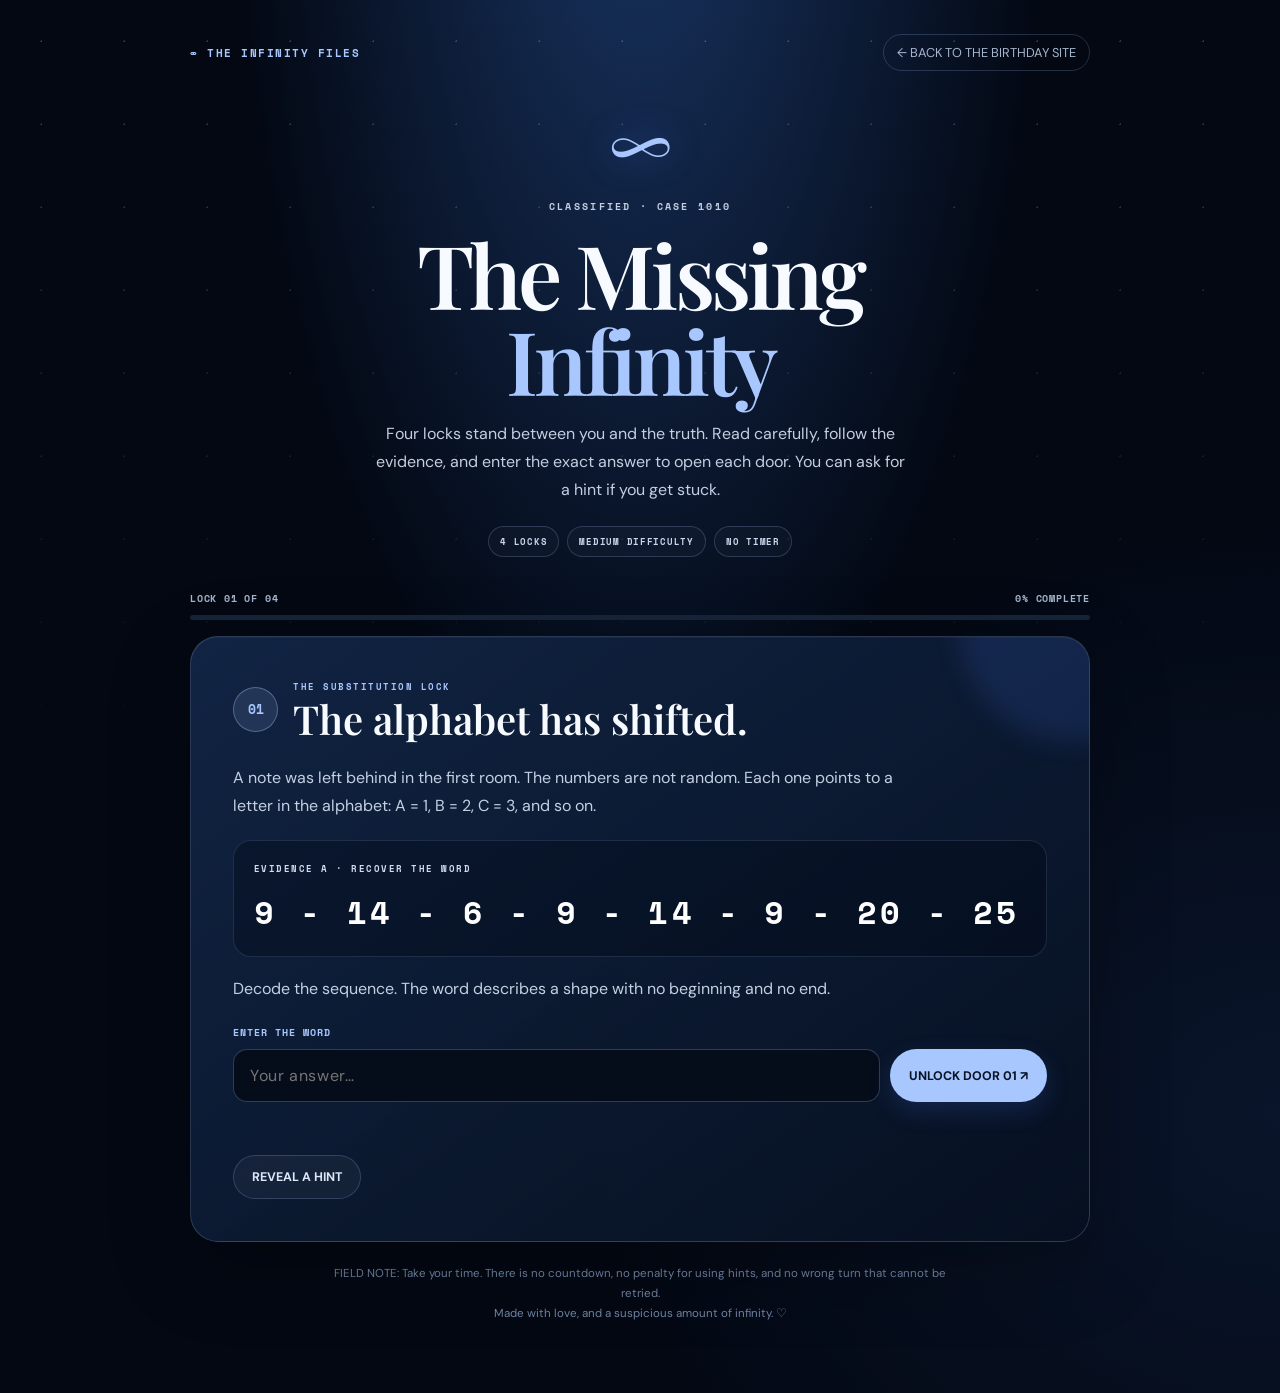
==== mystery/index.html @ 08a523c6 "Create index.html" ====
<!doctype html>
<html lang="en">
<head>
<meta charset="utf-8">
<meta name="viewport" content="width=device-width, initial-scale=1">
<meta name="theme-color" content="#071225">
<meta name="description" content="A four-lock midnight escape-room mystery.">
<title>Case 1010 | The Infinity Files</title>
<style>
@import url('https://fonts.googleapis.com/css2?family=DM+Sans:wght@400;500;600;700&family=Playfair+Display:wght@500;600;700&family=Space+Mono:wght@400;700&display=swap');
:root{--bg:#030813;--navy:#071225;--panel:rgba(13,29,54,.82);--line:rgba(169,199,255,.2);--blue:#4c7cff;--ice:#a9c7ff;--white:#f7faff;--muted:#a5b5cd;--good:#9de7c1;--bad:#ff9da9}
*{box-sizing:border-box}html{scroll-behavior:smooth}body{margin:0;min-height:100vh;color:var(--white);font-family:'DM Sans',sans-serif;background:radial-gradient(ellipse at 50% -15%,#193563 0,transparent 45%),radial-gradient(ellipse at 100% 80%,rgba(42,85,160,.17),transparent 38%),var(--bg);overflow-x:hidden}
body:before{content:"";position:fixed;inset:0;pointer-events:none;opacity:.22;background-image:radial-gradient(#c8d9ff 1px,transparent 1px);background-size:83px 83px;mask-image:linear-gradient(to bottom,#000,transparent 90%)}
button,input{font:inherit}.shell{width:min(900px,calc(100% - 32px));margin:0 auto;padding:34px 0 70px;position:relative;z-index:1}.topbar{display:flex;justify-content:space-between;align-items:center;gap:12px;margin-bottom:34px}.brand{font:700 .67rem 'Space Mono',monospace;letter-spacing:.14em;color:var(--ice)}.toplink{color:var(--muted);font-size:.8rem;text-decoration:none;border:1px solid var(--line);padding:9px 13px;border-radius:999px}.toplink:hover{color:white;border-color:var(--ice)}.hero{text-align:center;margin:25px auto 34px;max-width:720px}.sigil{font:5rem/.95 'Playfair Display',serif;color:var(--ice);text-shadow:0 0 36px rgba(76,124,255,.45);margin:0 auto 16px;animation:float 4s ease-in-out infinite}.eyebrow{font:700 .65rem 'Space Mono',monospace;letter-spacing:.22em;color:var(--ice);text-transform:uppercase}.hero h1{font:600 clamp(2.7rem,8vw,5.5rem)/.98 'Playfair Display',serif;letter-spacing:-.045em;margin:16px 0}.hero h1 span{color:var(--ice)}.hero p{max-width:540px;margin:0 auto;color:#c3cee0;line-height:1.75}.case-meta{display:flex;justify-content:center;gap:8px;flex-wrap:wrap;margin:22px 0}.pill{font:700 .58rem 'Space Mono',monospace;letter-spacing:.08em;color:#c9d8f0;border:1px solid var(--line);border-radius:999px;padding:8px 11px;background:rgba(255,255,255,.025)}
.progress-wrap{margin:26px 0 16px}.progress-label{display:flex;justify-content:space-between;font:700 .62rem 'Space Mono',monospace;color:var(--muted);letter-spacing:.08em;margin-bottom:9px}.progress{height:5px;background:#16243b;border-radius:99px;overflow:hidden}.progress>span{display:block;width:0;height:100%;background:linear-gradient(90deg,var(--blue),var(--ice));box-shadow:0 0 18px rgba(169,199,255,.6);transition:width .5s ease}
.panel{border:1px solid var(--line);background:linear-gradient(145deg,rgba(18,38,70,.94),rgba(6,16,32,.96));border-radius:28px;padding:clamp(22px,5vw,42px);box-shadow:0 24px 80px rgba(0,0,0,.28),inset 0 1px rgba(255,255,255,.04);position:relative;overflow:hidden}.panel:before{content:"";position:absolute;width:230px;height:230px;border-radius:50%;right:-100px;top:-125px;background:rgba(76,124,255,.13);filter:blur(12px);pointer-events:none}.lock-head{display:flex;align-items:center;gap:15px;margin-bottom:24px;position:relative}.lock-num{width:45px;height:45px;flex:0 0 45px;border-radius:50%;display:grid;place-items:center;background:rgba(169,199,255,.12);border:1px solid rgba(169,199,255,.36);color:var(--ice);font:700 .8rem 'Space Mono',monospace}.lock-head small{display:block;font:700 .59rem 'Space Mono',monospace;letter-spacing:.16em;color:var(--ice);margin-bottom:5px}.lock-head h2{margin:0;font:600 clamp(1.65rem,5vw,2.5rem)/1.05 'Playfair Display',serif}.brief{color:#c4d0e2;line-height:1.75;max-width:700px;margin:0 0 20px}.clue-box{border:1px solid rgba(169,199,255,.14);border-radius:18px;padding:20px;background:rgba(2,8,18,.34);margin:18px 0}.clue-label{font:700 .58rem 'Space Mono',monospace;color:var(--ice);letter-spacing:.16em;margin:0 0 12px}.cipher{font:700 clamp(1.2rem,4vw,2rem) 'Space Mono',monospace;letter-spacing:.1em;color:#fff;overflow-wrap:anywhere}.clue-box p:last-child{margin-bottom:0}.clue-box p{line-height:1.7;color:#d2dced}.clue-list{padding-left:21px;color:#d2dced;line-height:1.9}.input-label{display:block;font:700 .62rem 'Space Mono',monospace;letter-spacing:.1em;color:var(--ice);margin:22px 0 9px}.answer-row{display:flex;gap:10px}.answer-row input{flex:1;min-width:0;background:#050d1a;border:1px solid rgba(169,199,255,.25);border-radius:14px;padding:15px 16px;color:white;outline:none;letter-spacing:.04em}.answer-row input:focus{border-color:var(--ice);box-shadow:0 0 0 3px rgba(76,124,255,.16)}.btn{border:1px solid transparent;border-radius:999px;padding:13px 18px;cursor:pointer;font-weight:700;font-size:.78rem;transition:transform .18s,background .18s,border-color .18s}.btn:hover{transform:translateY(-2px)}.btn-primary{background:var(--ice);color:#081426;box-shadow:0 9px 25px rgba(76,124,255,.17)}.btn-secondary{background:rgba(255,255,255,.04);border-color:var(--line);color:#dce7f8}.btn-row{display:flex;gap:10px;flex-wrap:wrap;margin-top:13px}.feedback{min-height:26px;margin:14px 0 0;color:var(--muted);font-size:.88rem;line-height:1.5}.feedback.good{color:var(--good)}.feedback.bad{color:var(--bad)}.hint{margin-top:15px;padding:13px 15px;background:rgba(169,199,255,.06);border-left:2px solid var(--ice);border-radius:0 12px 12px 0;color:#c8d5e9;font-size:.86rem;line-height:1.6}.hint[hidden]{display:none}.step{display:none;animation:appear .45s ease both}.step.active{display:block}.footer-note{text-align:center;color:#7186a5;font-size:.72rem;line-height:1.7;margin:22px auto 0;max-width:620px}.success{text-align:center;padding:10px 0 4px}.success .sigil{font-size:5.5rem}.success h2{font:600 clamp(2.3rem,7vw,4rem)/1 'Playfair Display',serif;margin:10px 0 18px}.success h2 span{color:var(--ice)}.success p{max-width:550px;margin:0 auto 18px;color:#cad6e8;line-height:1.8}.final-code{display:inline-block;font:700 1rem 'Space Mono',monospace;letter-spacing:.18em;padding:14px 20px;border:1px solid var(--line);border-radius:14px;background:rgba(169,199,255,.07);color:var(--ice);margin:5px 0 20px}.case-closed{font:700 .62rem 'Space Mono',monospace;letter-spacing:.22em;color:var(--good);margin-bottom:18px}.shake{animation:shake .28s linear}.hidden{display:none!important}.sr-only{position:absolute;width:1px;height:1px;padding:0;margin:-1px;overflow:hidden;clip:rect(0,0,0,0);white-space:nowrap;border:0}
@keyframes float{0%,100%{transform:translateY(0)}50%{transform:translateY(-8px)}}@keyframes appear{from{opacity:0;transform:translateY(9px)}to{opacity:1;transform:translateY(0)}}@keyframes shake{25%,75%{transform:translateX(-4px)}50%{transform:translateX(4px)}}
@media(max-width:560px){.shell{width:min(100% - 22px,900px);padding-top:18px}.topbar{margin-bottom:20px}.brand{font-size:.55rem}.hero{margin:12px auto 26px}.panel{border-radius:22px;padding:22px 17px}.answer-row{flex-direction:column}.answer-row .btn{width:100%}.btn-row .btn{flex:1}.lock-head{align-items:flex-start}.cipher{letter-spacing:.035em}.toplink{font-size:.7rem;padding:8px 10px}}
@media(prefers-reduced-motion:reduce){*,*:before,*:after{animation-duration:.01ms!important;animation-iteration-count:1!important;scroll-behavior:auto!important;transition-duration:.01ms!important}}
</style>
</head>
<body>
<div class="shell">
  <nav class="topbar" aria-label="Game navigation">
    <span class="brand">∞ THE INFINITY FILES</span>
    <a class="toplink" href="../index.html">← BACK TO THE BIRTHDAY SITE</a>
  </nav>
  <header class="hero">
    <div class="sigil" aria-hidden="true">∞</div>
    <p class="eyebrow">CLASSIFIED · CASE 1010</p>
    <h1>The Missing <span>Infinity</span></h1>
    <p>Four locks stand between you and the truth. Read carefully, follow the evidence, and enter the exact answer to open each door. You can ask for a hint if you get stuck.</p>
    <div class="case-meta"><span class="pill">4 LOCKS</span><span class="pill">MEDIUM DIFFICULTY</span><span class="pill">NO TIMER</span></div>
  </header>
  <div class="progress-wrap" aria-label="Case progress">
    <div class="progress-label"><span id="progressText">LOCK 01 OF 04</span><span id="progressPercent">0% COMPLETE</span></div>
    <div class="progress"><span id="progressBar"></span></div>
  </div>
  <main class="panel" id="casePanel">
    <section class="step active" data-step="0" aria-labelledby="title0">
      <div class="lock-head"><div class="lock-num">01</div><div><small>THE SUBSTITUTION LOCK</small><h2 id="title0">The alphabet has shifted.</h2></div></div>
      <p class="brief">A note was left behind in the first room. The numbers are not random. Each one points to a letter in the alphabet: A = 1, B = 2, C = 3, and so on.</p>
      <div class="clue-box"><p class="clue-label">EVIDENCE A · RECOVER THE WORD</p><div class="cipher">9 - 14 - 6 - 9 - 14 - 9 - 20 - 25</div></div>
      <p class="brief">Decode the sequence. The word describes a shape with no beginning and no end.</p>
      <label class="input-label" for="answer0">ENTER THE WORD</label><div class="answer-row"><input id="answer0" autocomplete="off" autocapitalize="characters" spellcheck="false" aria-describedby="feedback0" placeholder="Your answer…"><button class="btn btn-primary submit" data-submit="0">UNLOCK DOOR 01 ↗</button></div>
      <div class="feedback" id="feedback0" role="status" aria-live="polite"></div>
      <div class="btn-row"><button class="btn btn-secondary hint-btn" data-hint="0">REVEAL A HINT</button></div><div class="hint" id="hint0" hidden>Convert every number to its alphabet position. For example, 9 = I and 14 = N.</div>
    </section>
    <section class="step" data-step="1" aria-labelledby="title1">
      <div class="lock-head"><div class="lock-num">02</div><div><small>THE DATE LOCK</small><h2 id="title1">A date is the key.</h2></div></div>
      <p class="brief">The second door doesn't want a word. It wants the date when the story officially became “us”. Ignore the year and enter the day followed by the month.</p>
      <div class="clue-box"><p class="clue-label">EVIDENCE B · FORMAT DDMM</p><p>Four digits. No dots, slashes, or spaces. The day comes first.</p><div class="cipher">14 MARCH</div></div>
      <label class="input-label" for="answer1">ENTER FOUR DIGITS</label><div class="answer-row"><input id="answer1" inputmode="numeric" maxlength="4" autocomplete="off" aria-describedby="feedback1" placeholder="DDMM"><button class="btn btn-primary submit" data-submit="1">UNLOCK DOOR 02 ↗</button></div>
      <div class="feedback" id="feedback1" role="status" aria-live="polite"></div>
      <div class="btn-row"><button class="btn btn-secondary hint-btn" data-hint="1">REVEAL A HINT</button></div><div class="hint" id="hint1" hidden>Write the day first (14), then the month number for March (03).</div>
    </section>
    <section class="step" data-step="2" aria-labelledby="title2">
      <div class="lock-head"><div class="lock-num">03</div><div><small>THE MEMORY LOCK</small><h2 id="title2">Find the place in the evidence.</h2></div></div>
      <p class="brief">The file describes a day away from the usual routine: work was skipped, a movie happened, and the beach became part of the memory. The location is hidden in plain sight.</p>
      <div class="clue-box"><p class="clue-label">EVIDENCE C · LOCATION REPORT</p><ul class="clue-list"><li>A coastal getaway not too far from Mumbai.</li><li>A movie date and a beach date in the same adventure.</li><li>The first office-bunk day together.</li></ul></div>
      <label class="input-label" for="answer2">ENTER THE PLACE</label><div class="answer-row"><input id="answer2" autocomplete="off" autocapitalize="characters" spellcheck="false" aria-describedby="feedback2" placeholder="Location name…"><button class="btn btn-primary submit" data-submit="2">UNLOCK DOOR 03 ↗</button></div>
      <div class="feedback" id="feedback2" role="status" aria-live="polite"></div>
      <div class="btn-row"><button class="btn btn-secondary hint-btn" data-hint="2">REVEAL A HINT</button></div><div class="hint" id="hint2" hidden>The place starts with A and ends with “aug”. It has seven letters.</div>
    </section>
    <section class="step" data-step="3" aria-labelledby="title3">
      <div class="lock-head"><div class="lock-num">04</div><div><small>THE FINAL VAULT</small><h2 id="title3">The last code is hiding in the case number.</h2></div></div>
      <p class="brief">Every case file has a number for a reason. This one was marked <strong>1010</strong> from the very beginning. Enter the four digits to open the final vault.</p>
      <div class="clue-box"><p class="clue-label">EVIDENCE D · CASE NUMBER</p><div class="cipher">CASE 10 · 10</div><p>Combine the repeated number. No punctuation.</p></div>
      <label class="input-label" for="answer3">ENTER THE FINAL CODE</label><div class="answer-row"><input id="answer3" inputmode="numeric" maxlength="4" autocomplete="off" aria-describedby="feedback3" placeholder="••••"><button class="btn btn-primary submit" data-submit="3">OPEN THE FINAL VAULT ↗</button></div>
      <div class="feedback" id="feedback3" role="status" aria-live="polite"></div>
      <div class="btn-row"><button class="btn btn-secondary hint-btn" data-hint="3">REVEAL A HINT</button></div><div class="hint" id="hint3" hidden>The digits are already in the case number at the top of this file.</div>
    </section>
    <section class="step" data-step="4" aria-labelledby="successTitle">
      <div class="success"><div class="sigil" aria-hidden="true">∞</div><p class="case-closed">ALL FOUR LOCKS OPEN · CASE CLOSED</p><h2 id="successTitle">You found the <span>infinity.</span></h2><p>The evidence was never about a missing object. It was about a thousand little moments, a few impossible plot twists, and the kind of story that keeps finding its way back.</p><p><strong>The final answer was us all along. ♡</strong></p><div class="final-code">YOU + ME = ∞</div><div class="btn-row" style="justify-content:center"><a class="btn btn-primary" href="../index.html">RETURN TO OUR STORY ♡</a><button class="btn btn-secondary" id="restart">PLAY THE CASE AGAIN ↻</button></div></div>
    </section>
  </main>
  <p class="footer-note">FIELD NOTE: Take your time. There is no countdown, no penalty for using hints, and no wrong turn that cannot be retried.<br>Made with love, and a suspicious amount of infinity. ♡</p>
</div>
<script>
(() => {
  'use strict';
  const answers = ['infinity', '1403', 'alibaug', '1010'];
  const steps = [...document.querySelectorAll('.step')];
  const progressBar = document.getElementById('progressBar');
  const progressText = document.getElementById('progressText');
  const progressPercent = document.getElementById('progressPercent');
  let current = 0;
  const normalize = value => value.trim().toLowerCase().replace(/[^a-z0-9]/g, '');
  function updateProgress(done) {
    const pct = Math.round((done / 4) * 100);
    progressBar.style.width = pct + '%';
    progressPercent.textContent = pct + '% COMPLETE';
    progressText.textContent = done === 4 ? 'CASE CLOSED' : `LOCK ${String(done + 1).padStart(2, '0')} OF 04`;
  }
  function showStep(index) {
    current = index;
    steps.forEach((step, i) => step.classList.toggle('active', i === index));
    updateProgress(index);
    if (index < 4) {
      const input = document.getElementById(`answer${index}`);
      if (input) setTimeout(() => input.focus({ preventScroll: true }), 120);
    }
    document.getElementById('casePanel').scrollIntoView({ behavior: 'smooth', block: 'start' });
  }
  function checkAnswer(index) {
    const input = document.getElementById(`answer${index}`);
    const feedback = document.getElementById(`feedback${index}`);
    const typed = normalize(input.value);
    if (!typed) {
      feedback.textContent = 'Detective, enter an answer before trying the lock.';
      feedback.className = 'feedback bad';
      input.focus();
      return;
    }
    if (typed === answers[index]) {
      feedback.textContent = index === 3 ? 'Vault accepted. Preparing final reveal…' : 'Correct. Lock disengaged. The next clue is ready.';
      feedback.className = 'feedback good';
      input.disabled = true;
      input.parentElement.querySelector('button').disabled = true;
      input.parentElement.querySelector('button').style.opacity = '.55';
      setTimeout(() => showStep(index + 1), 650);
    } else {
      feedback.textContent = 'That did not open the lock. Recheck the evidence, or reveal a hint.';
      feedback.className = 'feedback bad';
      const panel = document.getElementById('casePanel');
      panel.classList.remove('shake');
      void panel.offsetWidth;
      panel.classList.add('shake');
      input.select();
    }
  }
  document.querySelectorAll('.submit').forEach(button => button.addEventListener('click', () => checkAnswer(Number(button.dataset.submit))));
  document.querySelectorAll('input').forEach(input => input.addEventListener('keydown', event => {
    if (event.key === 'Enter') {
      const index = Number(input.id.replace('answer', ''));
      if (Number.isInteger(index) && index >= 0 && index < 4) checkAnswer(index);
    }
  }));
  document.querySelectorAll('.hint-btn').forEach(button => button.addEventListener('click', () => {
    const hint = document.getElementById(`hint${button.dataset.hint}`);
    const opening = hint.hidden;
    hint.hidden = !opening;
    button.textContent = opening ? 'HIDE THE HINT' : 'REVEAL A HINT';
  }));
  document.getElementById('restart').addEventListener('click', () => {
    for (let i = 0; i < 4; i++) {
      const input = document.getElementById(`answer${i}`);
      input.value = '';
      input.disabled = false;
      input.parentElement.querySelector('button').disabled = false;
      input.parentElement.querySelector('button').style.opacity = '';
      const feedback = document.getElementById(`feedback${i}`);
      feedback.textContent = '';
      feedback.className = 'feedback';
      document.getElementById(`hint${i}`).hidden = true;
      document.querySelector(`.hint-btn[data-hint="${i}"]`).textContent = 'REVEAL A HINT';
    }
    showStep(0);
  });
  updateProgress(0);
})();
</script>
</body>
</html>
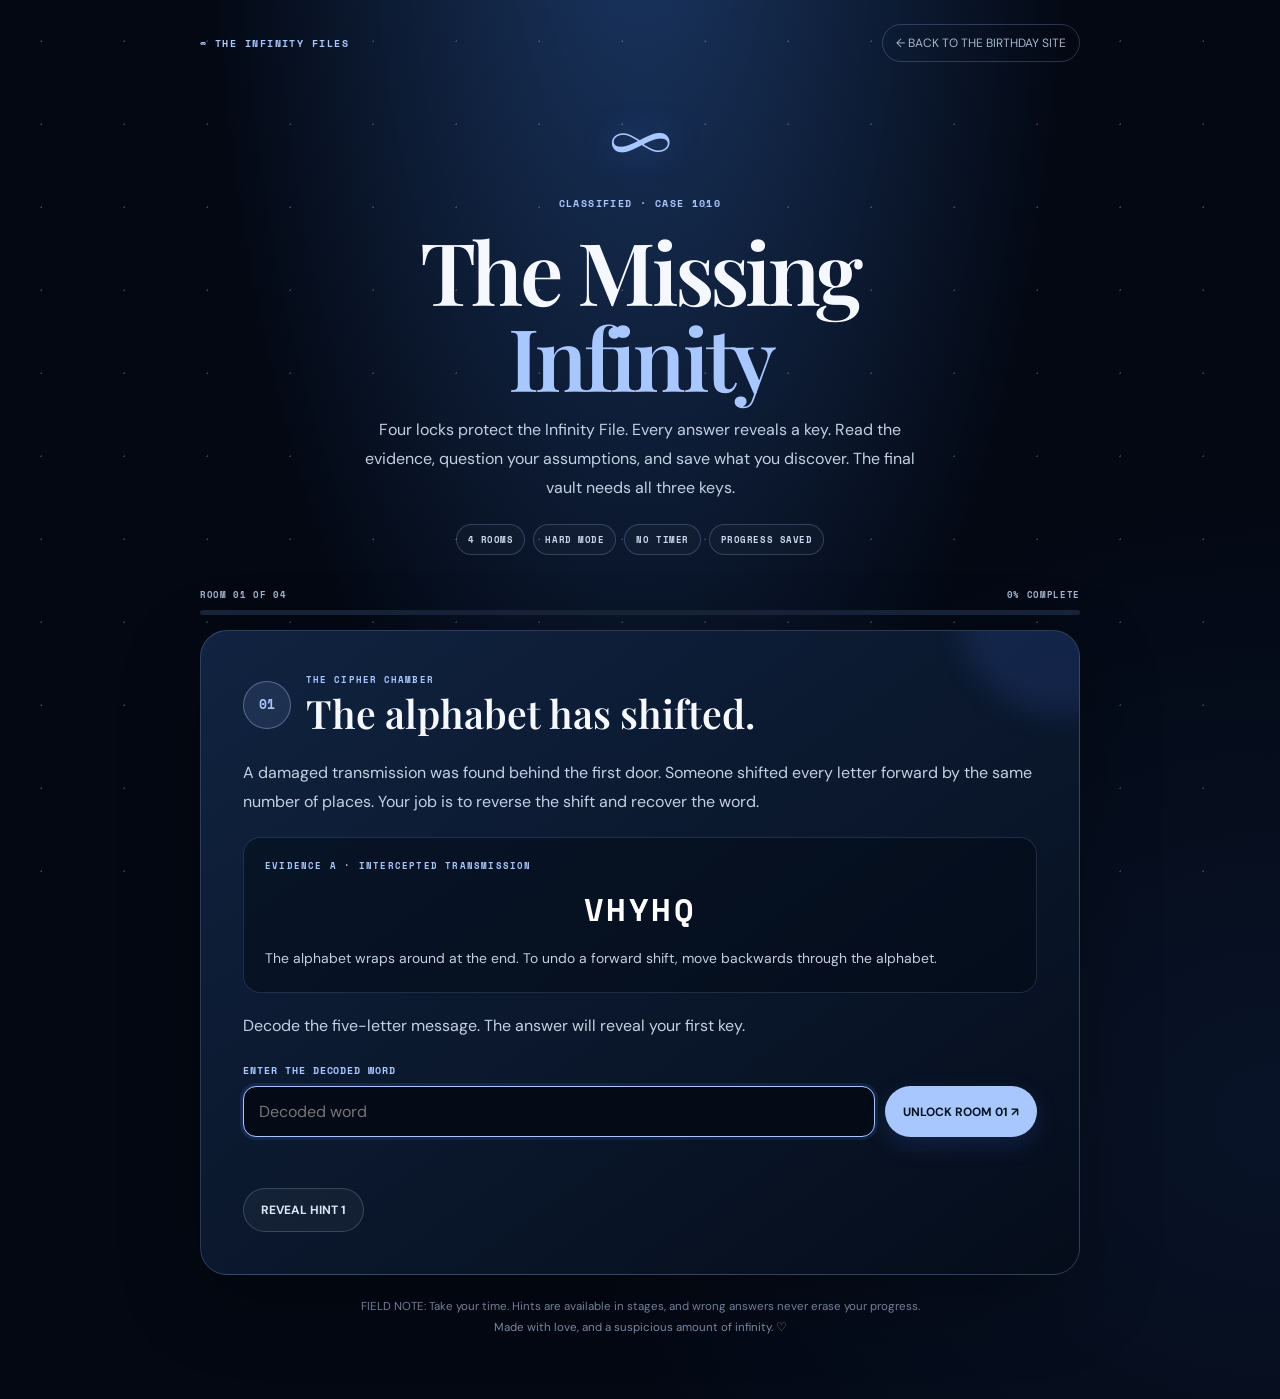
==== commit 3ef2cb4f: "Update index.html" ====
--- a/mystery/index.html
+++ b/mystery/index.html
@@ -2,163 +2,1031 @@
 <!doctype html>
 <html lang="en">
 <head>
-<meta charset="utf-8">
-<meta name="viewport" content="width=device-width, initial-scale=1">
-<meta name="theme-color" content="#071225">
-<meta name="description" content="A four-lock midnight escape-room mystery.">
-<title>Case 1010 | The Infinity Files</title>
-<style>
-@import url('https://fonts.googleapis.com/css2?family=DM+Sans:wght@400;500;600;700&family=Playfair+Display:wght@500;600;700&family=Space+Mono:wght@400;700&display=swap');
-:root{--bg:#030813;--navy:#071225;--panel:rgba(13,29,54,.82);--line:rgba(169,199,255,.2);--blue:#4c7cff;--ice:#a9c7ff;--white:#f7faff;--muted:#a5b5cd;--good:#9de7c1;--bad:#ff9da9}
-*{box-sizing:border-box}html{scroll-behavior:smooth}body{margin:0;min-height:100vh;color:var(--white);font-family:'DM Sans',sans-serif;background:radial-gradient(ellipse at 50% -15%,#193563 0,transparent 45%),radial-gradient(ellipse at 100% 80%,rgba(42,85,160,.17),transparent 38%),var(--bg);overflow-x:hidden}
-body:before{content:"";position:fixed;inset:0;pointer-events:none;opacity:.22;background-image:radial-gradient(#c8d9ff 1px,transparent 1px);background-size:83px 83px;mask-image:linear-gradient(to bottom,#000,transparent 90%)}
-button,input{font:inherit}.shell{width:min(900px,calc(100% - 32px));margin:0 auto;padding:34px 0 70px;position:relative;z-index:1}.topbar{display:flex;justify-content:space-between;align-items:center;gap:12px;margin-bottom:34px}.brand{font:700 .67rem 'Space Mono',monospace;letter-spacing:.14em;color:var(--ice)}.toplink{color:var(--muted);font-size:.8rem;text-decoration:none;border:1px solid var(--line);padding:9px 13px;border-radius:999px}.toplink:hover{color:white;border-color:var(--ice)}.hero{text-align:center;margin:25px auto 34px;max-width:720px}.sigil{font:5rem/.95 'Playfair Display',serif;color:var(--ice);text-shadow:0 0 36px rgba(76,124,255,.45);margin:0 auto 16px;animation:float 4s ease-in-out infinite}.eyebrow{font:700 .65rem 'Space Mono',monospace;letter-spacing:.22em;color:var(--ice);text-transform:uppercase}.hero h1{font:600 clamp(2.7rem,8vw,5.5rem)/.98 'Playfair Display',serif;letter-spacing:-.045em;margin:16px 0}.hero h1 span{color:var(--ice)}.hero p{max-width:540px;margin:0 auto;color:#c3cee0;line-height:1.75}.case-meta{display:flex;justify-content:center;gap:8px;flex-wrap:wrap;margin:22px 0}.pill{font:700 .58rem 'Space Mono',monospace;letter-spacing:.08em;color:#c9d8f0;border:1px solid var(--line);border-radius:999px;padding:8px 11px;background:rgba(255,255,255,.025)}
-.progress-wrap{margin:26px 0 16px}.progress-label{display:flex;justify-content:space-between;font:700 .62rem 'Space Mono',monospace;color:var(--muted);letter-spacing:.08em;margin-bottom:9px}.progress{height:5px;background:#16243b;border-radius:99px;overflow:hidden}.progress>span{display:block;width:0;height:100%;background:linear-gradient(90deg,var(--blue),var(--ice));box-shadow:0 0 18px rgba(169,199,255,.6);transition:width .5s ease}
-.panel{border:1px solid var(--line);background:linear-gradient(145deg,rgba(18,38,70,.94),rgba(6,16,32,.96));border-radius:28px;padding:clamp(22px,5vw,42px);box-shadow:0 24px 80px rgba(0,0,0,.28),inset 0 1px rgba(255,255,255,.04);position:relative;overflow:hidden}.panel:before{content:"";position:absolute;width:230px;height:230px;border-radius:50%;right:-100px;top:-125px;background:rgba(76,124,255,.13);filter:blur(12px);pointer-events:none}.lock-head{display:flex;align-items:center;gap:15px;margin-bottom:24px;position:relative}.lock-num{width:45px;height:45px;flex:0 0 45px;border-radius:50%;display:grid;place-items:center;background:rgba(169,199,255,.12);border:1px solid rgba(169,199,255,.36);color:var(--ice);font:700 .8rem 'Space Mono',monospace}.lock-head small{display:block;font:700 .59rem 'Space Mono',monospace;letter-spacing:.16em;color:var(--ice);margin-bottom:5px}.lock-head h2{margin:0;font:600 clamp(1.65rem,5vw,2.5rem)/1.05 'Playfair Display',serif}.brief{color:#c4d0e2;line-height:1.75;max-width:700px;margin:0 0 20px}.clue-box{border:1px solid rgba(169,199,255,.14);border-radius:18px;padding:20px;background:rgba(2,8,18,.34);margin:18px 0}.clue-label{font:700 .58rem 'Space Mono',monospace;color:var(--ice);letter-spacing:.16em;margin:0 0 12px}.cipher{font:700 clamp(1.2rem,4vw,2rem) 'Space Mono',monospace;letter-spacing:.1em;color:#fff;overflow-wrap:anywhere}.clue-box p:last-child{margin-bottom:0}.clue-box p{line-height:1.7;color:#d2dced}.clue-list{padding-left:21px;color:#d2dced;line-height:1.9}.input-label{display:block;font:700 .62rem 'Space Mono',monospace;letter-spacing:.1em;color:var(--ice);margin:22px 0 9px}.answer-row{display:flex;gap:10px}.answer-row input{flex:1;min-width:0;background:#050d1a;border:1px solid rgba(169,199,255,.25);border-radius:14px;padding:15px 16px;color:white;outline:none;letter-spacing:.04em}.answer-row input:focus{border-color:var(--ice);box-shadow:0 0 0 3px rgba(76,124,255,.16)}.btn{border:1px solid transparent;border-radius:999px;padding:13px 18px;cursor:pointer;font-weight:700;font-size:.78rem;transition:transform .18s,background .18s,border-color .18s}.btn:hover{transform:translateY(-2px)}.btn-primary{background:var(--ice);color:#081426;box-shadow:0 9px 25px rgba(76,124,255,.17)}.btn-secondary{background:rgba(255,255,255,.04);border-color:var(--line);color:#dce7f8}.btn-row{display:flex;gap:10px;flex-wrap:wrap;margin-top:13px}.feedback{min-height:26px;margin:14px 0 0;color:var(--muted);font-size:.88rem;line-height:1.5}.feedback.good{color:var(--good)}.feedback.bad{color:var(--bad)}.hint{margin-top:15px;padding:13px 15px;background:rgba(169,199,255,.06);border-left:2px solid var(--ice);border-radius:0 12px 12px 0;color:#c8d5e9;font-size:.86rem;line-height:1.6}.hint[hidden]{display:none}.step{display:none;animation:appear .45s ease both}.step.active{display:block}.footer-note{text-align:center;color:#7186a5;font-size:.72rem;line-height:1.7;margin:22px auto 0;max-width:620px}.success{text-align:center;padding:10px 0 4px}.success .sigil{font-size:5.5rem}.success h2{font:600 clamp(2.3rem,7vw,4rem)/1 'Playfair Display',serif;margin:10px 0 18px}.success h2 span{color:var(--ice)}.success p{max-width:550px;margin:0 auto 18px;color:#cad6e8;line-height:1.8}.final-code{display:inline-block;font:700 1rem 'Space Mono',monospace;letter-spacing:.18em;padding:14px 20px;border:1px solid var(--line);border-radius:14px;background:rgba(169,199,255,.07);color:var(--ice);margin:5px 0 20px}.case-closed{font:700 .62rem 'Space Mono',monospace;letter-spacing:.22em;color:var(--good);margin-bottom:18px}.shake{animation:shake .28s linear}.hidden{display:none!important}.sr-only{position:absolute;width:1px;height:1px;padding:0;margin:-1px;overflow:hidden;clip:rect(0,0,0,0);white-space:nowrap;border:0}
-@keyframes float{0%,100%{transform:translateY(0)}50%{transform:translateY(-8px)}}@keyframes appear{from{opacity:0;transform:translateY(9px)}to{opacity:1;transform:translateY(0)}}@keyframes shake{25%,75%{transform:translateX(-4px)}50%{transform:translateX(4px)}}
-@media(max-width:560px){.shell{width:min(100% - 22px,900px);padding-top:18px}.topbar{margin-bottom:20px}.brand{font-size:.55rem}.hero{margin:12px auto 26px}.panel{border-radius:22px;padding:22px 17px}.answer-row{flex-direction:column}.answer-row .btn{width:100%}.btn-row .btn{flex:1}.lock-head{align-items:flex-start}.cipher{letter-spacing:.035em}.toplink{font-size:.7rem;padding:8px 10px}}
-@media(prefers-reduced-motion:reduce){*,*:before,*:after{animation-duration:.01ms!important;animation-iteration-count:1!important;scroll-behavior:auto!important;transition-duration:.01ms!important}}
-</style>
+  <meta charset="utf-8">
+  <meta name="viewport" content="width=device-width, initial-scale=1">
+  <meta name="theme-color" content="#030813">
+  <meta name="description" content="Four locks. One missing infinity. A midnight escape-room mystery.">
+  <title>The Missing Infinity | Case 1010</title>
+
+  <link rel="preconnect" href="https://fonts.googleapis.com">
+  <link rel="preconnect" href="https://fonts.gstatic.com" crossorigin>
+  <link href="https://fonts.googleapis.com/css2?family=DM+Sans:wght@400;500;600;700&family=Playfair+Display:wght@500;600;700&family=Space+Mono:wght@400;700&display=swap" rel="stylesheet">
+
+  <style>
+    :root {
+      --bg: #030813;
+      --navy: #09172c;
+      --panel: #0b1930;
+      --panel-light: #112442;
+      --ice: #a9c7ff;
+      --blue: #4c7cff;
+      --white: #f5f8ff;
+      --muted: #a5b5cd;
+      --line: rgba(169,199,255,.23);
+      --good: #9de7c1;
+      --bad: #ff9da9;
+    }
+
+    * { box-sizing: border-box; }
+
+    html { scroll-behavior: smooth; }
+
+    body {
+      margin: 0;
+      min-height: 100vh;
+      color: var(--white);
+      font-family: "DM Sans", sans-serif;
+      background:
+        radial-gradient(ellipse at 50% -10%, #1b3763 0, transparent 48%),
+        radial-gradient(ellipse at 100% 80%, rgba(40,80,150,.16), transparent 40%),
+        var(--bg);
+      overflow-x: hidden;
+    }
+
+    body::before {
+      content: "";
+      position: fixed;
+      inset: 0;
+      pointer-events: none;
+      opacity: .23;
+      background-image: radial-gradient(#c8d9ff 1px, transparent 1px);
+      background-size: 83px 83px;
+    }
+
+    button, input { font: inherit; }
+
+    button:focus-visible, a:focus-visible, input:focus-visible {
+      outline: 2px solid var(--ice);
+      outline-offset: 4px;
+    }
+
+    .shell {
+      width: min(880px, calc(100% - 30px));
+      margin: auto;
+      padding: 24px 0 60px;
+      position: relative;
+      z-index: 1;
+    }
+
+    .topbar {
+      display: flex;
+      align-items: center;
+      justify-content: space-between;
+      gap: 12px;
+      margin-bottom: 38px;
+    }
+
+    .brand, .eyebrow, .mono {
+      font-family: "Space Mono", monospace;
+      letter-spacing: .14em;
+    }
+
+    .brand {
+      color: var(--ice);
+      font-size: .65rem;
+      font-weight: 700;
+    }
+
+    .back-link {
+      color: var(--muted);
+      border: 1px solid var(--line);
+      border-radius: 999px;
+      padding: 10px 13px;
+      font-size: .75rem;
+      text-decoration: none;
+    }
+
+    .back-link:hover {
+      color: var(--white);
+      border-color: var(--ice);
+    }
+
+    .hero {
+      text-align: center;
+      margin: 12px auto 32px;
+      max-width: 710px;
+    }
+
+    .sigil {
+      font: 5rem/.95 "Playfair Display", serif;
+      color: var(--ice);
+      text-shadow: 0 0 35px rgba(76,124,255,.45);
+      animation: float 4s ease-in-out infinite;
+      margin-bottom: 20px;
+    }
+
+    .eyebrow {
+      font-size: .62rem;
+      font-weight: 700;
+      color: var(--ice);
+      text-transform: uppercase;
+    }
+
+    h1 {
+      font: 600 clamp(2.8rem, 8vw, 5.4rem)/.99 "Playfair Display", serif;
+      letter-spacing: -.045em;
+      margin: 17px 0;
+    }
+
+    h1 span, .highlight { color: var(--ice); }
+
+    .hero-copy {
+      max-width: 560px;
+      margin: auto;
+      color: #c4d0e2;
+      line-height: 1.8;
+    }
+
+    .pills {
+      display: flex;
+      justify-content: center;
+      flex-wrap: wrap;
+      gap: 8px;
+      margin-top: 22px;
+    }
+
+    .pill {
+      border: 1px solid var(--line);
+      background: rgba(255,255,255,.025);
+      border-radius: 999px;
+      padding: 8px 11px;
+      color: #c9d8f0;
+      font: 700 .57rem "Space Mono", monospace;
+      letter-spacing: .06em;
+    }
+
+    .progress-wrap { margin: 28px 0 15px; }
+
+    .progress-label {
+      display: flex;
+      justify-content: space-between;
+      gap: 10px;
+      margin-bottom: 9px;
+      color: var(--muted);
+      font: 700 .59rem "Space Mono", monospace;
+      letter-spacing: .07em;
+    }
+
+    .progress-track {
+      height: 5px;
+      background: #17243b;
+      border-radius: 99px;
+      overflow: hidden;
+    }
+
+    .progress-fill {
+      height: 100%;
+      width: 0;
+      background: linear-gradient(90deg, var(--blue), var(--ice));
+      box-shadow: 0 0 16px rgba(169,199,255,.5);
+      transition: width .45s ease;
+    }
+
+    .panel {
+      position: relative;
+      overflow: hidden;
+      padding: clamp(23px, 5vw, 42px);
+      border: 1px solid var(--line);
+      border-radius: 27px;
+      background: linear-gradient(145deg, rgba(17,36,66,.97), rgba(5,13,27,.98));
+      box-shadow: 0 24px 80px rgba(0,0,0,.3);
+    }
+
+    .panel::before {
+      content: "";
+      position: absolute;
+      width: 210px;
+      height: 210px;
+      top: -125px;
+      right: -90px;
+      border-radius: 50%;
+      background: rgba(76,124,255,.13);
+      filter: blur(14px);
+      pointer-events: none;
+    }
+
+    .room { display: none; position: relative; }
+    .room.active { display: block; animation: appear .35s ease both; }
+
+    .room-heading {
+      display: flex;
+      align-items: center;
+      gap: 15px;
+      margin-bottom: 23px;
+    }
+
+    .room-number {
+      width: 48px;
+      height: 48px;
+      flex: 0 0 48px;
+      display: grid;
+      place-items: center;
+      border: 1px solid rgba(169,199,255,.38);
+      border-radius: 50%;
+      background: rgba(169,199,255,.1);
+      color: var(--ice);
+      font: 700 .8rem "Space Mono", monospace;
+    }
+
+    .room-heading small {
+      display: block;
+      margin-bottom: 6px;
+      color: var(--ice);
+      font: 700 .57rem "Space Mono", monospace;
+      letter-spacing: .12em;
+    }
+
+    h2 {
+      margin: 0;
+      font: 600 clamp(1.6rem, 5vw, 2.45rem)/1.12 "Playfair Display", serif;
+    }
+
+    .brief {
+      margin: 0 0 20px;
+      color: #c4d0e2;
+      line-height: 1.8;
+    }
+
+    .evidence {
+      margin: 19px 0;
+      padding: 21px;
+      border: 1px solid rgba(169,199,255,.16);
+      border-radius: 17px;
+      background: rgba(2,8,18,.43);
+    }
+
+    .evidence-label {
+      margin: 0 0 13px;
+      color: var(--ice);
+      font: 700 .58rem "Space Mono", monospace;
+      letter-spacing: .13em;
+    }
+
+    .cipher {
+      text-align: center;
+      color: #fff;
+      font: 700 clamp(1.3rem, 4vw, 2rem) "Space Mono", monospace;
+      letter-spacing: .08em;
+      overflow-wrap: anywhere;
+    }
+
+    .evidence-note {
+      color: #c4d0e2;
+      font-size: .87rem;
+      line-height: 1.7;
+      margin-bottom: 0;
+    }
+
+    .instructions {
+      padding-left: 21px;
+      color: #d2dced;
+      line-height: 1.9;
+    }
+
+    .answer-label {
+      display: block;
+      margin: 23px 0 9px;
+      color: var(--ice);
+      font: 700 .6rem "Space Mono", monospace;
+      letter-spacing: .1em;
+    }
+
+    .answer-row {
+      display: flex;
+      gap: 10px;
+    }
+
+    .answer-row input {
+      flex: 1;
+      min-width: 0;
+      border: 1px solid rgba(169,199,255,.28);
+      border-radius: 13px;
+      background: #040b17;
+      padding: 14px 15px;
+      color: #fff;
+      outline: none;
+    }
+
+    .answer-row input:focus {
+      border-color: var(--ice);
+      box-shadow: 0 0 0 3px rgba(76,124,255,.15);
+    }
+
+    .btn {
+      border: 1px solid transparent;
+      border-radius: 999px;
+      padding: 13px 17px;
+      cursor: pointer;
+      font-size: .75rem;
+      font-weight: 700;
+      transition: transform .18s, background .18s, border-color .18s;
+    }
+
+    .btn:hover { transform: translateY(-2px); }
+    .btn:disabled { cursor: default; opacity: .55; transform: none; }
+
+    .primary {
+      color: #081426;
+      background: var(--ice);
+      box-shadow: 0 8px 24px rgba(76,124,255,.16);
+    }
+
+    .secondary {
+      color: #dce7f8;
+      border-color: var(--line);
+      background: rgba(255,255,255,.04);
+    }
+
+    .button-row {
+      display: flex;
+      gap: 10px;
+      flex-wrap: wrap;
+      margin-top: 13px;
+    }
+
+    .feedback {
+      min-height: 25px;
+      margin: 13px 0 0;
+      color: var(--muted);
+      font-size: .85rem;
+      line-height: 1.6;
+    }
+
+    .feedback.good { color: var(--good); }
+    .feedback.bad { color: var(--bad); }
+
+    .hint {
+      margin-top: 15px;
+      padding: 14px 15px;
+      border-left: 2px solid var(--ice);
+      border-radius: 0 12px 12px 0;
+      background: rgba(169,199,255,.06);
+      color: #cfdbef;
+      font-size: .85rem;
+      line-height: 1.7;
+    }
+
+    .hint[hidden] { display: none; }
+
+    .hint-level {
+      display: block;
+      margin-bottom: 6px;
+      color: var(--ice);
+      font: 700 .57rem "Space Mono", monospace;
+      letter-spacing: .1em;
+    }
+
+    .key-row {
+      display: flex;
+      gap: 10px;
+      flex-wrap: wrap;
+      margin: 20px 0;
+    }
+
+    .key-card {
+      flex: 1;
+      min-width: 85px;
+      padding: 13px 10px;
+      text-align: center;
+      border: 1px solid var(--line);
+      border-radius: 14px;
+      background: rgba(169,199,255,.045);
+    }
+
+    .key-card small {
+      display: block;
+      color: var(--muted);
+      font: 700 .54rem "Space Mono", monospace;
+      margin-bottom: 8px;
+    }
+
+    .key-card strong {
+      color: var(--ice);
+      font: 700 1.65rem "Space Mono", monospace;
+    }
+
+    .key-card.locked strong { color: #65748e; }
+
+    .vault-slots {
+      display: flex;
+      justify-content: center;
+      gap: 12px;
+      margin: 24px 0;
+    }
+
+    .vault-slot {
+      width: 64px;
+      height: 72px;
+      display: grid;
+      place-items: center;
+      border: 1px solid rgba(169,199,255,.38);
+      border-radius: 13px;
+      background: #040b17;
+      color: var(--ice);
+      font: 700 2rem "Space Mono", monospace;
+    }
+
+    .success {
+      text-align: center;
+      padding: 8px 0;
+    }
+
+    .success .sigil { font-size: 5.5rem; }
+    .success h2 { margin: 12px 0 18px; font-size: clamp(2.2rem, 7vw, 4rem); }
+    .success p { color: #cbd7e9; line-height: 1.8; }
+
+    .final-code {
+      display: inline-block;
+      margin: 14px 0 20px;
+      padding: 14px 20px;
+      border: 1px solid var(--line);
+      border-radius: 14px;
+      background: rgba(169,199,255,.07);
+      color: var(--ice);
+      font: 700 1rem "Space Mono", monospace;
+      letter-spacing: .15em;
+    }
+
+    .closed-label {
+      color: var(--good);
+      font: 700 .59rem "Space Mono", monospace;
+      letter-spacing: .15em;
+    }
+
+    .footer-note {
+      max-width: 600px;
+      margin: 22px auto 0;
+      text-align: center;
+      color: #8192ae;
+      font-size: .72rem;
+      line-height: 1.8;
+    }
+
+    .shake { animation: shake .25s linear; }
+
+    @keyframes float {
+      0%,100% { transform: translateY(0); }
+      50% { transform: translateY(-8px); }
+    }
+
+    @keyframes appear {
+      from { opacity: 0; transform: translateY(8px); }
+      to { opacity: 1; transform: translateY(0); }
+    }
+
+    @keyframes shake {
+      25%,75% { transform: translateX(-4px); }
+      50% { transform: translateX(4px); }
+    }
+
+    @media(max-width:560px) {
+      .shell { width: calc(100% - 22px); padding-top: 17px; }
+      .topbar { align-items: flex-start; margin-bottom: 26px; }
+      .brand { font-size: .54rem; }
+      .back-link { font-size: .65rem; padding: 8px 10px; }
+      .panel { padding: 22px 17px; border-radius: 21px; }
+      .answer-row { flex-direction: column; }
+      .answer-row .btn { width: 100%; }
+      .cipher { letter-spacing: .025em; }
+      .room-heading { align-items: flex-start; }
+      .vault-slot { width: 54px; height: 62px; }
+    }
+
+    @media(prefers-reduced-motion:reduce) {
+      *,*::before,*::after {
+        animation-duration: .01ms !important;
+        animation-iteration-count: 1 !important;
+        scroll-behavior: auto !important;
+        transition-duration: .01ms !important;
+      }
+    }
+  </style>
 </head>
+
 <body>
 <div class="shell">
   <nav class="topbar" aria-label="Game navigation">
     <span class="brand">∞ THE INFINITY FILES</span>
-    <a class="toplink" href="../index.html">← BACK TO THE BIRTHDAY SITE</a>
+    <a class="back-link" href="../index.html">← BACK TO THE BIRTHDAY SITE</a>
   </nav>
+
   <header class="hero">
     <div class="sigil" aria-hidden="true">∞</div>
     <p class="eyebrow">CLASSIFIED · CASE 1010</p>
     <h1>The Missing <span>Infinity</span></h1>
-    <p>Four locks stand between you and the truth. Read carefully, follow the evidence, and enter the exact answer to open each door. You can ask for a hint if you get stuck.</p>
-    <div class="case-meta"><span class="pill">4 LOCKS</span><span class="pill">MEDIUM DIFFICULTY</span><span class="pill">NO TIMER</span></div>
+    <p class="hero-copy">
+      Four locks protect the Infinity File. Every answer reveals a key.
+      Read the evidence, question your assumptions, and save what you discover.
+      The final vault needs all three keys.
+    </p>
+    <div class="pills">
+      <span class="pill">4 ROOMS</span>
+      <span class="pill">HARD MODE</span>
+      <span class="pill">NO TIMER</span>
+      <span class="pill">PROGRESS SAVED</span>
+    </div>
   </header>
-  <div class="progress-wrap" aria-label="Case progress">
-    <div class="progress-label"><span id="progressText">LOCK 01 OF 04</span><span id="progressPercent">0% COMPLETE</span></div>
-    <div class="progress"><span id="progressBar"></span></div>
+
+  <div class="progress-wrap">
+    <div class="progress-label">
+      <span id="progressText">ROOM 01 OF 04</span>
+      <span id="progressPercent">0% COMPLETE</span>
+    </div>
+    <div class="progress-track">
+      <div class="progress-fill" id="progressBar"></div>
+    </div>
   </div>
+
   <main class="panel" id="casePanel">
-    <section class="step active" data-step="0" aria-labelledby="title0">
-      <div class="lock-head"><div class="lock-num">01</div><div><small>THE SUBSTITUTION LOCK</small><h2 id="title0">The alphabet has shifted.</h2></div></div>
-      <p class="brief">A note was left behind in the first room. The numbers are not random. Each one points to a letter in the alphabet: A = 1, B = 2, C = 3, and so on.</p>
-      <div class="clue-box"><p class="clue-label">EVIDENCE A · RECOVER THE WORD</p><div class="cipher">9 - 14 - 6 - 9 - 14 - 9 - 20 - 25</div></div>
-      <p class="brief">Decode the sequence. The word describes a shape with no beginning and no end.</p>
-      <label class="input-label" for="answer0">ENTER THE WORD</label><div class="answer-row"><input id="answer0" autocomplete="off" autocapitalize="characters" spellcheck="false" aria-describedby="feedback0" placeholder="Your answer…"><button class="btn btn-primary submit" data-submit="0">UNLOCK DOOR 01 ↗</button></div>
-      <div class="feedback" id="feedback0" role="status" aria-live="polite"></div>
-      <div class="btn-row"><button class="btn btn-secondary hint-btn" data-hint="0">REVEAL A HINT</button></div><div class="hint" id="hint0" hidden>Convert every number to its alphabet position. For example, 9 = I and 14 = N.</div>
+
+    <!-- ROOM 01 -->
+    <section class="room active" data-room="0">
+      <div class="room-heading">
+        <div class="room-number">01</div>
+        <div>
+          <small>THE CIPHER CHAMBER</small>
+          <h2>The alphabet has shifted.</h2>
+        </div>
+      </div>
+
+      <p class="brief">
+        A damaged transmission was found behind the first door.
+        Someone shifted every letter forward by the same number of places.
+        Your job is to reverse the shift and recover the word.
+      </p>
+
+      <div class="evidence">
+        <p class="evidence-label">EVIDENCE A · INTERCEPTED TRANSMISSION</p>
+        <div class="cipher">VHYHQ</div>
+        <p class="evidence-note">
+          The alphabet wraps around at the end. To undo a forward shift,
+          move backwards through the alphabet.
+        </p>
+      </div>
+
+      <p class="brief">
+        Decode the five-letter message. The answer will reveal your first key.
+      </p>
+
+      <label class="answer-label" for="answer0">ENTER THE DECODED WORD</label>
+      <div class="answer-row">
+        <input id="answer0" autocomplete="off" spellcheck="false" placeholder="Decoded word">
+        <button class="btn primary submit" data-index="0">UNLOCK ROOM 01 ↗</button>
+      </div>
+      <p class="feedback" id="feedback0" role="status" aria-live="polite"></p>
+
+      <div class="button-row">
+        <button class="btn secondary hint-btn" data-index="0">REVEAL HINT 1</button>
+      </div>
+      <div class="hint" id="hint0" hidden></div>
     </section>
-    <section class="step" data-step="1" aria-labelledby="title1">
-      <div class="lock-head"><div class="lock-num">02</div><div><small>THE DATE LOCK</small><h2 id="title1">A date is the key.</h2></div></div>
-      <p class="brief">The second door doesn't want a word. It wants the date when the story officially became “us”. Ignore the year and enter the day followed by the month.</p>
-      <div class="clue-box"><p class="clue-label">EVIDENCE B · FORMAT DDMM</p><p>Four digits. No dots, slashes, or spaces. The day comes first.</p><div class="cipher">14 MARCH</div></div>
-      <label class="input-label" for="answer1">ENTER FOUR DIGITS</label><div class="answer-row"><input id="answer1" inputmode="numeric" maxlength="4" autocomplete="off" aria-describedby="feedback1" placeholder="DDMM"><button class="btn btn-primary submit" data-submit="1">UNLOCK DOOR 02 ↗</button></div>
-      <div class="feedback" id="feedback1" role="status" aria-live="polite"></div>
-      <div class="btn-row"><button class="btn btn-secondary hint-btn" data-hint="1">REVEAL A HINT</button></div><div class="hint" id="hint1" hidden>Write the day first (14), then the month number for March (03).</div>
+
+    <!-- ROOM 02 -->
+    <section class="room" data-room="1">
+      <div class="room-heading">
+        <div class="room-number">02</div>
+        <div>
+          <small>THE FROZEN GRID</small>
+          <h2>Coordinates don't lie.</h2>
+        </div>
+      </div>
+
+      <p class="brief">
+        The second lock uses a five-by-five alphabet grid. Each pair identifies
+        a letter by its row and column. The first digit is the row; the second
+        is the column. The alphabet is written from left to right, row by row,
+        with I and J sharing one square.
+      </p>
+
+      <div class="evidence">
+        <p class="evidence-label">EVIDENCE B · RECOVERED COORDINATES</p>
+        <div class="cipher">32 · 24 · 22 · 23 · 44</div>
+        <p class="evidence-note">
+          Grid reference: rows and columns are numbered 1 to 5.
+          Use the standard alphabet order, combining I/J in the same cell.
+        </p>
+      </div>
+
+      <p class="brief">
+        Decode all five pairs to discover a word. Count its letters to obtain
+        your second numerical key.
+      </p>
+
+      <label class="answer-label" for="answer1">ENTER THE DECODED WORD</label>
+      <div class="answer-row">
+        <input id="answer1" autocomplete="off" spellcheck="false" placeholder="Decoded word">
+        <button class="btn primary submit" data-index="1">UNLOCK ROOM 02 ↗</button>
+      </div>
+      <p class="feedback" id="feedback1" role="status" aria-live="polite"></p>
+
+      <div class="button-row">
+        <button class="btn secondary hint-btn" data-index="1">REVEAL HINT 1</button>
+      </div>
+      <div class="hint" id="hint1" hidden></div>
     </section>
-    <section class="step" data-step="2" aria-labelledby="title2">
-      <div class="lock-head"><div class="lock-num">03</div><div><small>THE MEMORY LOCK</small><h2 id="title2">Find the place in the evidence.</h2></div></div>
-      <p class="brief">The file describes a day away from the usual routine: work was skipped, a movie happened, and the beach became part of the memory. The location is hidden in plain sight.</p>
-      <div class="clue-box"><p class="clue-label">EVIDENCE C · LOCATION REPORT</p><ul class="clue-list"><li>A coastal getaway not too far from Mumbai.</li><li>A movie date and a beach date in the same adventure.</li><li>The first office-bunk day together.</li></ul></div>
-      <label class="input-label" for="answer2">ENTER THE PLACE</label><div class="answer-row"><input id="answer2" autocomplete="off" autocapitalize="characters" spellcheck="false" aria-describedby="feedback2" placeholder="Location name…"><button class="btn btn-primary submit" data-submit="2">UNLOCK DOOR 03 ↗</button></div>
-      <div class="feedback" id="feedback2" role="status" aria-live="polite"></div>
-      <div class="btn-row"><button class="btn btn-secondary hint-btn" data-hint="2">REVEAL A HINT</button></div><div class="hint" id="hint2" hidden>The place starts with A and ends with “aug”. It has seven letters.</div>
+
+    <!-- ROOM 03 -->
+    <section class="room" data-room="2">
+      <div class="room-heading">
+        <div class="room-number">03</div>
+        <div>
+          <small>THE PATTERN VAULT</small>
+          <h2>Three records. Three missing numbers.</h2>
+        </div>
+      </div>
+
+      <p class="brief">
+        Each record follows a different mathematical rule. Find the missing
+        term in every sequence. Then use the calculation instruction to turn
+        all three results into one final digit.
+      </p>
+
+      <div class="evidence">
+        <p class="evidence-label">EVIDENCE C · INCOMPLETE RECORDS</p>
+        <p class="brief"><strong>RECORD A</strong></p>
+        <div class="cipher">2, 6, 12, 20, 30, ?</div>
+
+        <p class="brief" style="margin-top:22px"><strong>RECORD B</strong></p>
+        <div class="cipher">1, 1, 2, 3, 5, 8, ?</div>
+
+        <p class="brief" style="margin-top:22px"><strong>RECORD C</strong></p>
+        <div class="cipher">81, 27, 9, 3, ?</div>
+      </div>
+
+      <div class="evidence">
+        <p class="evidence-label">CALCULATION INSTRUCTION</p>
+        <p class="evidence-note">
+          First, find the three missing terms. Add together every digit
+          appearing in those three answers. If the total has more than one
+          digit, add its digits together again until only one digit remains.
+          That single digit is your third key.
+        </p>
+      </div>
+
+      <p class="brief">
+        Enter the three missing terms in order, separated by hyphens.
+        Example format: <span class="highlight">12-34-5</span>
+      </p>
+
+      <label class="answer-label" for="answer2">ENTER THE THREE MISSING TERMS</label>
+      <div class="answer-row">
+        <input id="answer2" autocomplete="off" inputmode="numeric" placeholder="Number-Number-Number">
+        <button class="btn primary submit" data-index="2">UNLOCK ROOM 03 ↗</button>
+      </div>
+      <p class="feedback" id="feedback2" role="status" aria-live="polite"></p>
+
+      <div class="button-row">
+        <button class="btn secondary hint-btn" data-index="2">REVEAL HINT 1</button>
+      </div>
+      <div class="hint" id="hint2" hidden></div>
     </section>
-    <section class="step" data-step="3" aria-labelledby="title3">
-      <div class="lock-head"><div class="lock-num">04</div><div><small>THE FINAL VAULT</small><h2 id="title3">The last code is hiding in the case number.</h2></div></div>
-      <p class="brief">Every case file has a number for a reason. This one was marked <strong>1010</strong> from the very beginning. Enter the four digits to open the final vault.</p>
-      <div class="clue-box"><p class="clue-label">EVIDENCE D · CASE NUMBER</p><div class="cipher">CASE 10 · 10</div><p>Combine the repeated number. No punctuation.</p></div>
-      <label class="input-label" for="answer3">ENTER THE FINAL CODE</label><div class="answer-row"><input id="answer3" inputmode="numeric" maxlength="4" autocomplete="off" aria-describedby="feedback3" placeholder="••••"><button class="btn btn-primary submit" data-submit="3">OPEN THE FINAL VAULT ↗</button></div>
-      <div class="feedback" id="feedback3" role="status" aria-live="polite"></div>
-      <div class="btn-row"><button class="btn btn-secondary hint-btn" data-hint="3">REVEAL A HINT</button></div><div class="hint" id="hint3" hidden>The digits are already in the case number at the top of this file.</div>
+
+    <!-- ROOM 04 -->
+    <section class="room" data-room="3">
+      <div class="room-heading">
+        <div class="room-number">04</div>
+        <div>
+          <small>THE INFINITY VAULT</small>
+          <h2>The keys are correct. Their order is not.</h2>
+        </div>
+      </div>
+
+      <p class="brief">
+        You have recovered three keys from the earlier rooms.
+        The vault needs all three digits, but entering them in discovery order
+        will not work. Read the final instruction carefully.
+      </p>
+
+      <div class="key-row" id="keyRow">
+        <div class="key-card locked" id="keyCard0">
+          <small>ROOM 01</small><strong>?</strong>
+        </div>
+        <div class="key-card locked" id="keyCard1">
+          <small>ROOM 02</small><strong>?</strong>
+        </div>
+        <div class="key-card locked" id="keyCard2">
+          <small>ROOM 03</small><strong>?</strong>
+        </div>
+      </div>
+
+      <div class="evidence">
+        <p class="evidence-label">EVIDENCE D · FINAL ORDERING RULE</p>
+        <ol class="instructions">
+          <li>The smallest key belongs in the middle.</li>
+          <li>The largest key goes at the end.</li>
+          <li>The remaining key starts the sequence.</li>
+        </ol>
+        <p class="evidence-note">
+          Use every key exactly once. The vault accepts a three-digit
+          sequence, not a word.
+        </p>
+      </div>
+
+      <label class="answer-label" for="answer3">ENTER THE FINAL THREE-DIGIT CODE</label>
+      <div class="answer-row">
+        <input id="answer3" inputmode="numeric" maxlength="3" autocomplete="off" placeholder="•••">
+        <button class="btn primary submit" data-index="3">OPEN THE VAULT ↗</button>
+      </div>
+      <p class="feedback" id="feedback3" role="status" aria-live="polite"></p>
+
+      <div class="button-row">
+        <button class="btn secondary hint-btn" data-index="3">REVEAL HINT 1</button>
+      </div>
+      <div class="hint" id="hint3" hidden></div>
     </section>
-    <section class="step" data-step="4" aria-labelledby="successTitle">
-      <div class="success"><div class="sigil" aria-hidden="true">∞</div><p class="case-closed">ALL FOUR LOCKS OPEN · CASE CLOSED</p><h2 id="successTitle">You found the <span>infinity.</span></h2><p>The evidence was never about a missing object. It was about a thousand little moments, a few impossible plot twists, and the kind of story that keeps finding its way back.</p><p><strong>The final answer was us all along. ♡</strong></p><div class="final-code">YOU + ME = ∞</div><div class="btn-row" style="justify-content:center"><a class="btn btn-primary" href="../index.html">RETURN TO OUR STORY ♡</a><button class="btn btn-secondary" id="restart">PLAY THE CASE AGAIN ↻</button></div></div>
+
+    <!-- FINAL REVEAL -->
+    <section class="room" data-room="4">
+      <div class="success">
+        <div class="sigil" aria-hidden="true">∞</div>
+        <p class="closed-label">ALL FOUR LOCKS OPEN · CASE CLOSED</p>
+        <h2>You found the <span class="highlight">infinity.</span></h2>
+        <p>
+          The vault was never protecting a missing object.
+          It was protecting a reminder that the best things are rarely solved
+          in one glance. Sometimes you have to look closer, think differently,
+          and keep going until the pieces make sense.
+        </p>
+        <p><strong>The final answer was us all along. ♡</strong></p>
+        <div class="final-code">YOU + ME = ∞</div>
+        <div class="button-row" style="justify-content:center">
+          <a class="btn primary" href="../index.html" style="text-decoration:none">RETURN TO OUR STORY ♡</a>
+          <button class="btn secondary" id="restart">PLAY AGAIN ↻</button>
+        </div>
+      </div>
     </section>
+
   </main>
-  <p class="footer-note">FIELD NOTE: Take your time. There is no countdown, no penalty for using hints, and no wrong turn that cannot be retried.<br>Made with love, and a suspicious amount of infinity. ♡</p>
+
+  <p class="footer-note">
+    FIELD NOTE: Take your time. Hints are available in stages, and wrong
+    answers never erase your progress.<br>
+    Made with love, and a suspicious amount of infinity. ♡
+  </p>
 </div>
+
 <script>
 (() => {
   'use strict';
-  const answers = ['infinity', '1403', 'alibaug', '1010'];
-  const steps = [...document.querySelectorAll('.step')];
+
+  const SAVE_KEY = 'missingInfinityEscape_v2';
+
+  const answers = [
+    'seven',
+    'night',
+    '42-13-1',
+    '527'
+  ];
+
+  const hints = [
+    [
+      'Look at the first letter. V is three places after S.',
+      'Every letter was shifted forward by three. Reverse that shift.',
+      'Move each letter in VHYHQ three places backwards. The result is SEVEN.'
+    ],
+    [
+      'Read each pair as row first, column second.',
+      'The first pair is 32. Find row 3, column 2 in the grid.',
+      'The decoded word is NIGHT. It has five letters.'
+    ],
+    [
+      'Record A has differences that increase by two each time.',
+      'Record B adds its previous two terms. Record C divides by three.',
+      'The missing terms are 42, 13, and 1. Add their digits: 4+2+1+3+1 = 11, then 1+1 = 2.'
+    ],
+    [
+      'Your three keys are 7, 5, and 2. Sort them by size.',
+      'Put 2 in the middle. Put 7 at the end.',
+      'The remaining digit 5 starts the sequence. The code is 527.'
+    ]
+  ];
+
+  const rooms = [...document.querySelectorAll('.room')];
   const progressBar = document.getElementById('progressBar');
   const progressText = document.getElementById('progressText');
   const progressPercent = document.getElementById('progressPercent');
-  let current = 0;
-  const normalize = value => value.trim().toLowerCase().replace(/[^a-z0-9]/g, '');
-  function updateProgress(done) {
-    const pct = Math.round((done / 4) * 100);
-    progressBar.style.width = pct + '%';
-    progressPercent.textContent = pct + '% COMPLETE';
-    progressText.textContent = done === 4 ? 'CASE CLOSED' : `LOCK ${String(done + 1).padStart(2, '0')} OF 04`;
+  const panel = document.getElementById('casePanel');
+
+  let state = {
+    solved: [false, false, false, false],
+    hints: [0, 0, 0, 0],
+    current: 0
+  };
+
+  function loadState() {
+    try {
+      const saved = JSON.parse(localStorage.getItem(SAVE_KEY));
+      if (!saved || !Array.isArray(saved.solved) || !Array.isArray(saved.hints)) return;
+
+      state.solved = [0,1,2,3].map(i => saved.solved[i] === true);
+      state.hints = [0,1,2,3].map(i => {
+        const n = Number(saved.hints[i]) || 0;
+        return Math.max(0, Math.min(3, n));
+      });
+
+      const firstUnsolved = state.solved.findIndex(v => !v);
+      state.current = firstUnsolved === -1
+        ? 4
+        : Math.min(Number(saved.current) || firstUnsolved, firstUnsolved);
+    } catch (_) {
+      // If storage is unavailable or corrupted, start a fresh game.
+    }
   }
-  function showStep(index) {
-    current = index;
-    steps.forEach((step, i) => step.classList.toggle('active', i === index));
-    updateProgress(index);
+
+  function saveState() {
+    try {
+      localStorage.setItem(SAVE_KEY, JSON.stringify(state));
+    } catch (_) {
+      // The game still works for this session if storage is unavailable.
+    }
+  }
+
+  function keys() {
+    return [
+      state.solved[0] ? '7' : '?',
+      state.solved[1] ? '5' : '?',
+      state.solved[2] ? '2' : '?'
+    ];
+  }
+
+  function updateVaultKeys() {
+    const values = keys();
+    values.forEach((value, i) => {
+      const card = document.getElementById('keyCard' + i);
+      card.querySelector('strong').textContent = value;
+      card.classList.toggle('locked', value === '?');
+    });
+  }
+
+  function updateProgress() {
+    const completed = state.solved.filter(Boolean).length;
+    const percent = Math.round(completed / 4 * 100);
+
+    progressBar.style.width = percent + '%';
+    progressPercent.textContent = percent + '% COMPLETE';
+    progressText.textContent = completed === 4
+      ? 'CASE CLOSED'
+      : 'ROOM ' + String(Math.min(state.current + 1, 4)).padStart(2, '0') + ' OF 04';
+
+    updateVaultKeys();
+  }
+
+  function showRoom(index) {
+    state.current = index;
+    rooms.forEach((room, i) => room.classList.toggle('active', i === index));
+    updateProgress();
+    saveState();
+
     if (index < 4) {
-      const input = document.getElementById(`answer${index}`);
-      if (input) setTimeout(() => input.focus({ preventScroll: true }), 120);
-    }
-    document.getElementById('casePanel').scrollIntoView({ behavior: 'smooth', block: 'start' });
+      const input = document.getElementById('answer' + index);
+      if (input && !state.solved[index]) {
+        setTimeout(() => input.focus({ preventScroll: true }), 120);
+      }
+    }
+
+    panel.scrollIntoView({ behavior: 'smooth', block: 'start' });
   }
+
+  function normalize(value, index) {
+    const text = value.trim().toLowerCase();
+
+    if (index === 2) {
+      return text.replace(/\s+/g, '').replace(/–|—/g, '-');
+    }
+
+    return text.replace(/[^a-z0-9]/g, '');
+  }
+
+  function setFeedback(index, message, type) {
+    const feedback = document.getElementById('feedback' + index);
+    feedback.textContent = message;
+    feedback.className = 'feedback ' + (type || '');
+  }
+
   function checkAnswer(index) {
-    const input = document.getElementById(`answer${index}`);
-    const feedback = document.getElementById(`feedback${index}`);
-    const typed = normalize(input.value);
+    if (state.solved[index]) return;
+
+    const input = document.getElementById('answer' + index);
+    const typed = normalize(input.value, index);
+
     if (!typed) {
-      feedback.textContent = 'Detective, enter an answer before trying the lock.';
-      feedback.className = 'feedback bad';
+      setFeedback(index, 'Enter an answer before trying the lock.', 'bad');
       input.focus();
       return;
     }
-    if (typed === answers[index]) {
-      feedback.textContent = index === 3 ? 'Vault accepted. Preparing final reveal…' : 'Correct. Lock disengaged. The next clue is ready.';
-      feedback.className = 'feedback good';
-      input.disabled = true;
-      input.parentElement.querySelector('button').disabled = true;
-      input.parentElement.querySelector('button').style.opacity = '.55';
-      setTimeout(() => showStep(index + 1), 650);
-    } else {
-      feedback.textContent = 'That did not open the lock. Recheck the evidence, or reveal a hint.';
-      feedback.className = 'feedback bad';
-      const panel = document.getElementById('casePanel');
+
+    if (typed !== answers[index]) {
+      setFeedback(index, 'The lock is still sealed. Recheck the evidence or reveal a hint.', 'bad');
       panel.classList.remove('shake');
       void panel.offsetWidth;
       panel.classList.add('shake');
       input.select();
-    }
+      return;
+    }
+
+    state.solved[index] = true;
+    saveState();
+
+    input.disabled = true;
+    input.parentElement.querySelector('button').disabled = true;
+
+    const successMessages = [
+      'Correct. The cipher breaks. Key recovered: 7.',
+      'Correct. The coordinates resolve. Key recovered: 5.',
+      'Correct. The sequences align. Key recovered: 2.',
+      'Access granted. The final vault is opening…'
+    ];
+
+    setFeedback(index, successMessages[index], 'good');
+    updateProgress();
+
+    setTimeout(() => {
+      if (index === 3) {
+        showRoom(4);
+      } else {
+        showRoom(index + 1);
+      }
+    }, 800);
   }
-  document.querySelectorAll('.submit').forEach(button => button.addEventListener('click', () => checkAnswer(Number(button.dataset.submit))));
-  document.querySelectorAll('input').forEach(input => input.addEventListener('keydown', event => {
-    if (event.key === 'Enter') {
-      const index = Number(input.id.replace('answer', ''));
-      if (Number.isInteger(index) && index >= 0 && index < 4) checkAnswer(index);
-    }
-  }));
-  document.querySelectorAll('.hint-btn').forEach(button => button.addEventListener('click', () => {
-    const hint = document.getElementById(`hint${button.dataset.hint}`);
-    const opening = hint.hidden;
-    hint.hidden = !opening;
-    button.textContent = opening ? 'HIDE THE HINT' : 'REVEAL A HINT';
-  }));
+
+  function renderHint(index) {
+    const hint = document.getElementById('hint' + index);
+    const button = document.querySelector('.hint-btn[data-index="' + index + '"]');
+    const level = state.hints[index];
+
+    if (level === 0) {
+      hint.hidden = true;
+      button.textContent = 'REVEAL HINT 1';
+      return;
+    }
+
+    hint.hidden = false;
+    hint.innerHTML = '<span class="hint-level">HINT ' + level + ' OF 3</span>';
+    hint.append(document.createTextNode(hints[index][level - 1]));
+
+    button.textContent = level >= 3 ? 'ALL HINTS REVEALED' : 'REVEAL HINT ' + (level + 1);
+    button.disabled = level >= 3;
+  }
+
+  document.querySelectorAll('.submit').forEach(button => {
+    button.addEventListener('click', () => checkAnswer(Number(button.dataset.index)));
+  });
+
+  document.querySelectorAll('.answer-row input').forEach(input => {
+    input.addEventListener('keydown', event => {
+      if (event.key === 'Enter') {
+        checkAnswer(Number(input.id.replace('answer', '')));
+      }
+    });
+  });
+
+  document.querySelectorAll('.hint-btn').forEach(button => {
+    button.addEventListener('click', () => {
+      const index = Number(button.dataset.index);
+      if (state.hints[index] >= 3) return;
+
+      state.hints[index]++;
+      renderHint(index);
+      saveState();
+    });
+  });
+
   document.getElementById('restart').addEventListener('click', () => {
+    state = {
+      solved: [false, false, false, false],
+      hints: [0, 0, 0, 0],
+      current: 0
+    };
+
     for (let i = 0; i < 4; i++) {
-      const input = document.getElementById(`answer${i}`);
+      const input = document.getElementById('answer' + i);
       input.value = '';
       input.disabled = false;
       input.parentElement.querySelector('button').disabled = false;
-      input.parentElement.querySelector('button').style.opacity = '';
-      const feedback = document.getElementById(`feedback${i}`);
-      feedback.textContent = '';
-      feedback.className = 'feedback';
-      document.getElementById(`hint${i}`).hidden = true;
-      document.querySelector(`.hint-btn[data-hint="${i}"]`).textContent = 'REVEAL A HINT';
-    }
-    showStep(0);
+
+      setFeedback(i, '', '');
+
+      renderHint(i);
+    }
+
+    saveState();
+    showRoom(0);
   });
-  updateProgress(0);
+
+  loadState();
+
+  for (let i = 0; i < 4; i++) {
+    if (state.solved[i]) {
+      const input = document.getElementById('answer' + i);
+      input.disabled = true;
+      input.parentElement.querySelector('button').disabled = true;
+      setFeedback(i, 'Room solved. Key recovered.', 'good');
+    }
+    renderHint(i);
+  }
+
+  updateProgress();
+  showRoom(state.current);
 })();
 </script>
 </body>
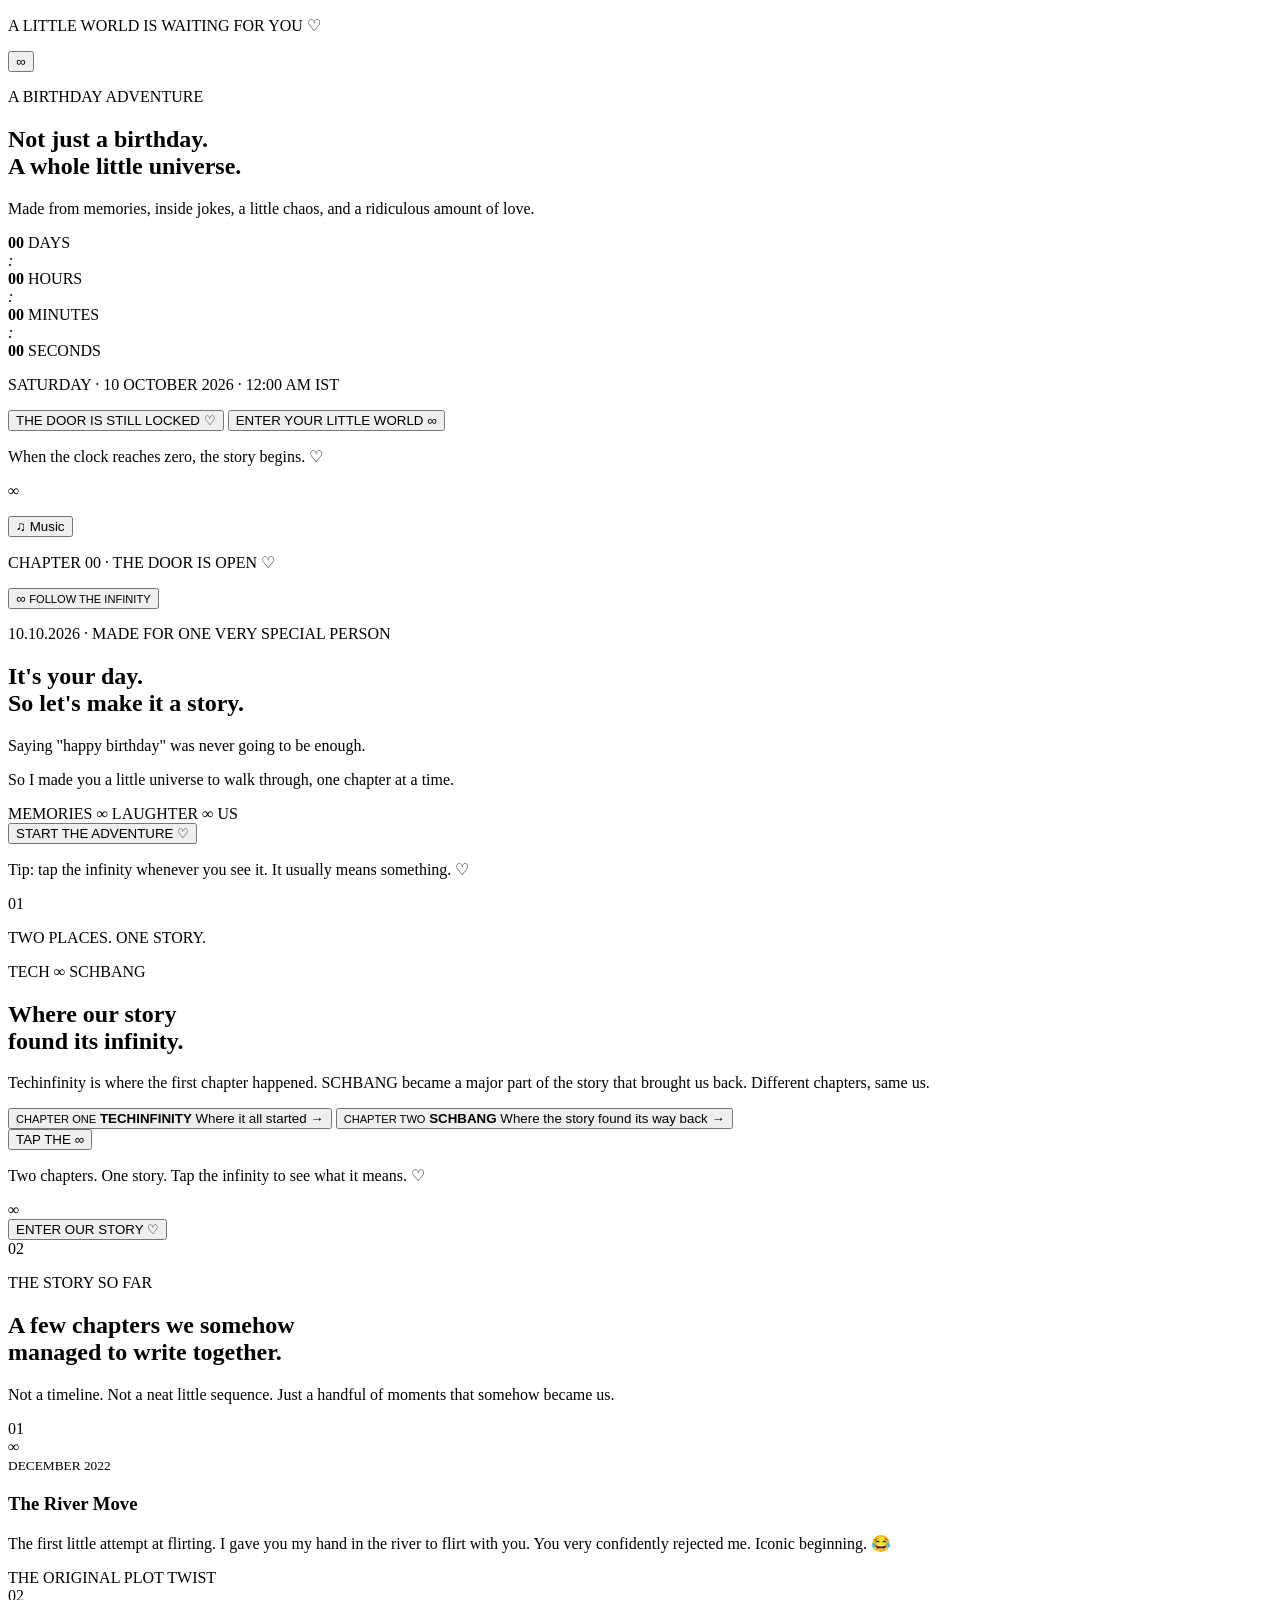
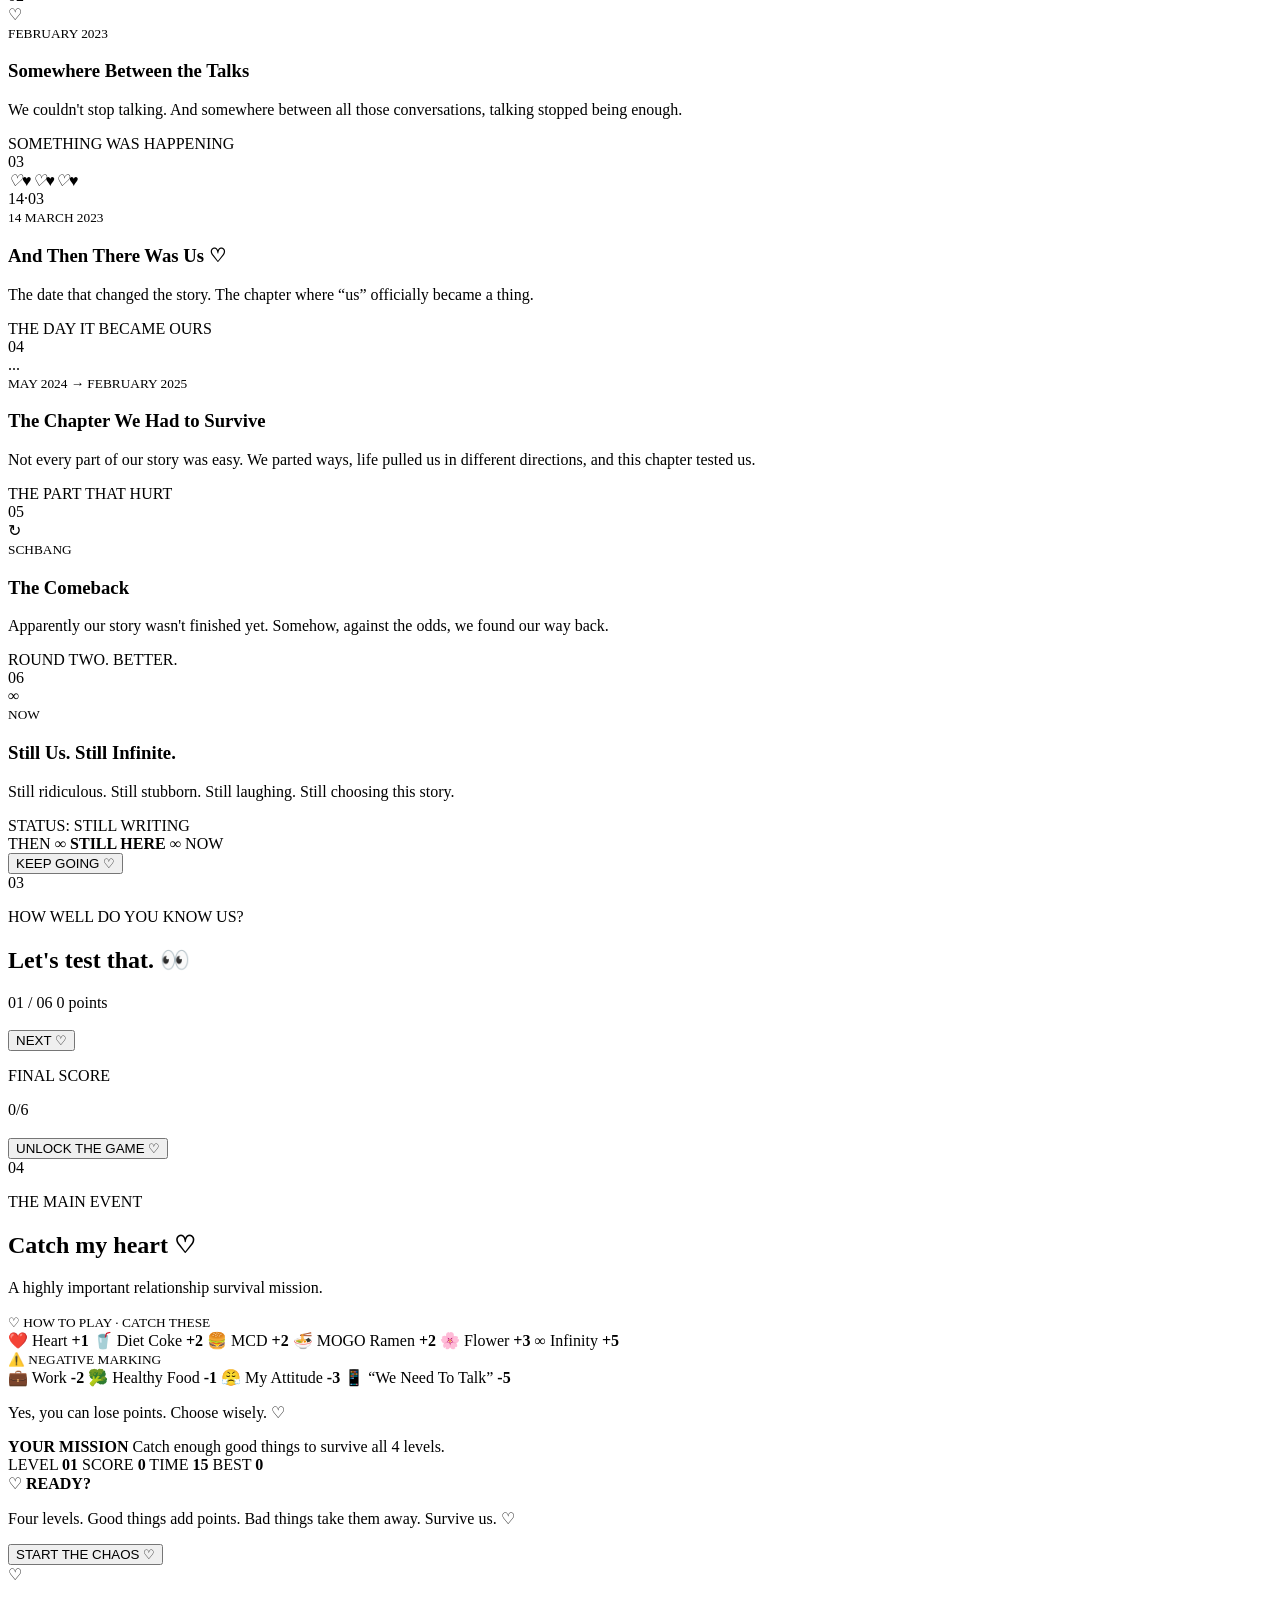
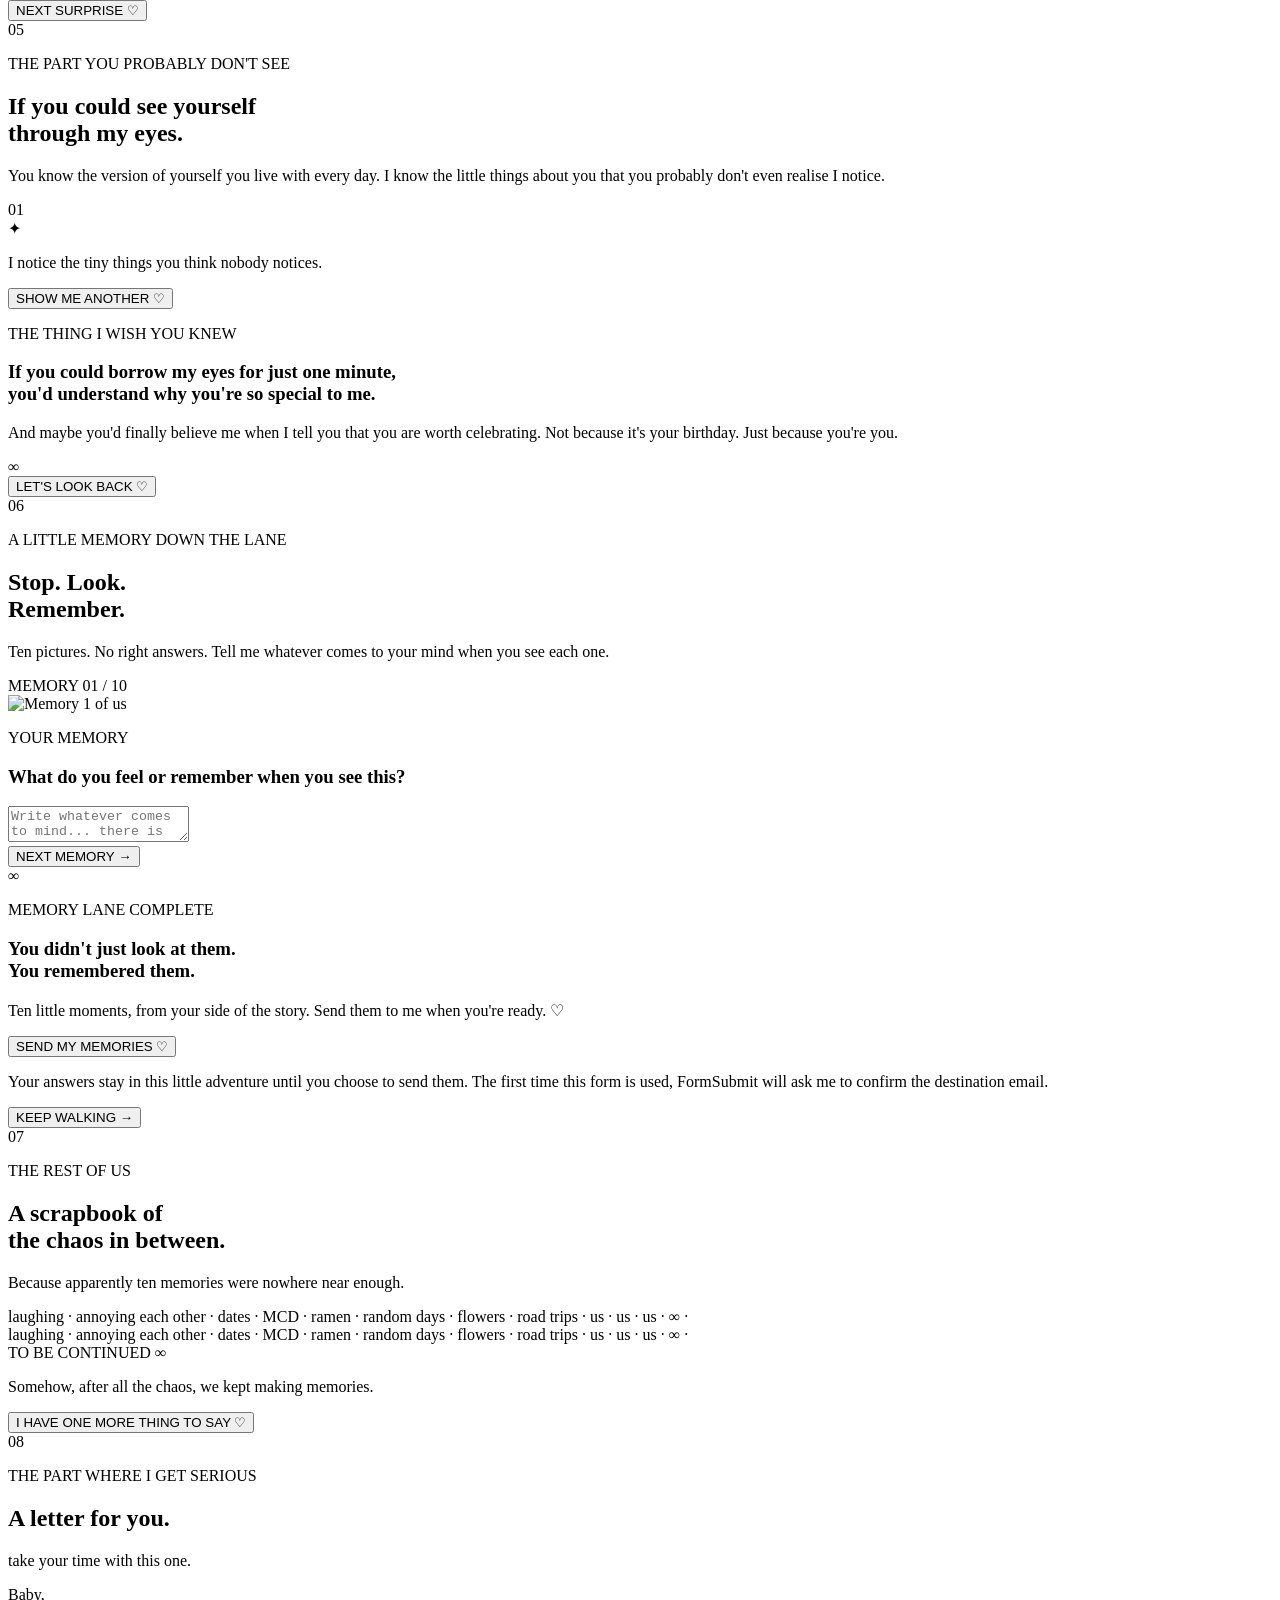
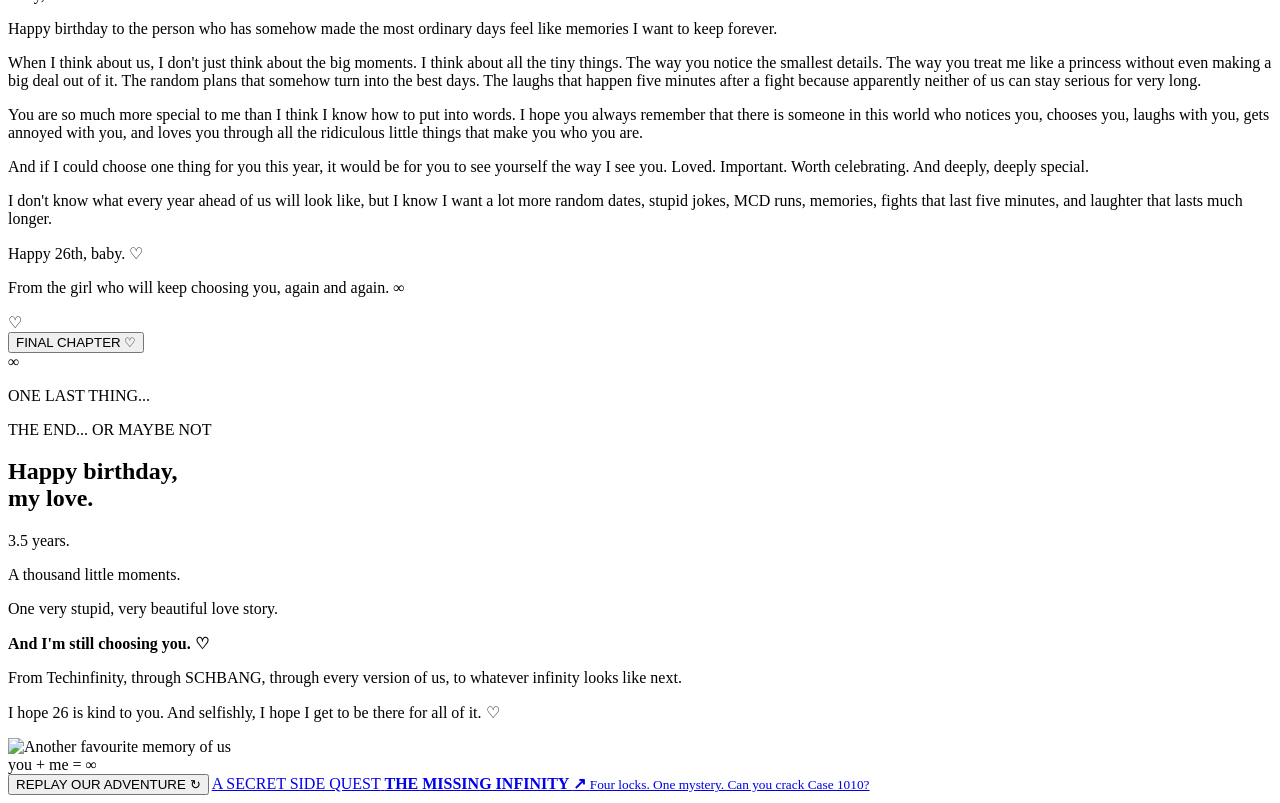
==== commit e05eb788: "Update index.html" ====
--- a/mystery/index.html
+++ b/mystery/index.html
@@ -1,1033 +1,1263 @@
-
 <!doctype html>
 <html lang="en">
 <head>
-  <meta charset="utf-8">
-  <meta name="viewport" content="width=device-width, initial-scale=1">
-  <meta name="theme-color" content="#030813">
-  <meta name="description" content="Four locks. One missing infinity. A midnight escape-room mystery.">
-  <title>The Missing Infinity | Case 1010</title>
+  <meta charset="UTF-8">
+  <meta name="viewport" content="width=device-width, initial-scale=1.0">
+
+  <title>Our Little Infinity ♡</title>
+
+  <meta
+    name="description"
+    content="A little birthday adventure made with love."
+  >
 
   <link rel="preconnect" href="https://fonts.googleapis.com">
   <link rel="preconnect" href="https://fonts.gstatic.com" crossorigin>
-  <link href="https://fonts.googleapis.com/css2?family=DM+Sans:wght@400;500;600;700&family=Playfair+Display:wght@500;600;700&family=Space+Mono:wght@400;700&display=swap" rel="stylesheet">
-
-  <style>
-    :root {
-      --bg: #030813;
-      --navy: #09172c;
-      --panel: #0b1930;
-      --panel-light: #112442;
-      --ice: #a9c7ff;
-      --blue: #4c7cff;
-      --white: #f5f8ff;
-      --muted: #a5b5cd;
-      --line: rgba(169,199,255,.23);
-      --good: #9de7c1;
-      --bad: #ff9da9;
-    }
-
-    * { box-sizing: border-box; }
-
-    html { scroll-behavior: smooth; }
-
-    body {
-      margin: 0;
-      min-height: 100vh;
-      color: var(--white);
-      font-family: "DM Sans", sans-serif;
-      background:
-        radial-gradient(ellipse at 50% -10%, #1b3763 0, transparent 48%),
-        radial-gradient(ellipse at 100% 80%, rgba(40,80,150,.16), transparent 40%),
-        var(--bg);
-      overflow-x: hidden;
-    }
-
-    body::before {
-      content: "";
-      position: fixed;
-      inset: 0;
-      pointer-events: none;
-      opacity: .23;
-      background-image: radial-gradient(#c8d9ff 1px, transparent 1px);
-      background-size: 83px 83px;
-    }
-
-    button, input { font: inherit; }
-
-    button:focus-visible, a:focus-visible, input:focus-visible {
-      outline: 2px solid var(--ice);
-      outline-offset: 4px;
-    }
-
-    .shell {
-      width: min(880px, calc(100% - 30px));
-      margin: auto;
-      padding: 24px 0 60px;
-      position: relative;
-      z-index: 1;
-    }
-
-    .topbar {
-      display: flex;
-      align-items: center;
-      justify-content: space-between;
-      gap: 12px;
-      margin-bottom: 38px;
-    }
-
-    .brand, .eyebrow, .mono {
-      font-family: "Space Mono", monospace;
-      letter-spacing: .14em;
-    }
-
-    .brand {
-      color: var(--ice);
-      font-size: .65rem;
-      font-weight: 700;
-    }
-
-    .back-link {
-      color: var(--muted);
-      border: 1px solid var(--line);
-      border-radius: 999px;
-      padding: 10px 13px;
-      font-size: .75rem;
-      text-decoration: none;
-    }
-
-    .back-link:hover {
-      color: var(--white);
-      border-color: var(--ice);
-    }
-
-    .hero {
-      text-align: center;
-      margin: 12px auto 32px;
-      max-width: 710px;
-    }
-
-    .sigil {
-      font: 5rem/.95 "Playfair Display", serif;
-      color: var(--ice);
-      text-shadow: 0 0 35px rgba(76,124,255,.45);
-      animation: float 4s ease-in-out infinite;
-      margin-bottom: 20px;
-    }
-
-    .eyebrow {
-      font-size: .62rem;
-      font-weight: 700;
-      color: var(--ice);
-      text-transform: uppercase;
-    }
-
-    h1 {
-      font: 600 clamp(2.8rem, 8vw, 5.4rem)/.99 "Playfair Display", serif;
-      letter-spacing: -.045em;
-      margin: 17px 0;
-    }
-
-    h1 span, .highlight { color: var(--ice); }
-
-    .hero-copy {
-      max-width: 560px;
-      margin: auto;
-      color: #c4d0e2;
-      line-height: 1.8;
-    }
-
-    .pills {
-      display: flex;
-      justify-content: center;
-      flex-wrap: wrap;
-      gap: 8px;
-      margin-top: 22px;
-    }
-
-    .pill {
-      border: 1px solid var(--line);
-      background: rgba(255,255,255,.025);
-      border-radius: 999px;
-      padding: 8px 11px;
-      color: #c9d8f0;
-      font: 700 .57rem "Space Mono", monospace;
-      letter-spacing: .06em;
-    }
-
-    .progress-wrap { margin: 28px 0 15px; }
-
-    .progress-label {
-      display: flex;
-      justify-content: space-between;
-      gap: 10px;
-      margin-bottom: 9px;
-      color: var(--muted);
-      font: 700 .59rem "Space Mono", monospace;
-      letter-spacing: .07em;
-    }
-
-    .progress-track {
-      height: 5px;
-      background: #17243b;
-      border-radius: 99px;
-      overflow: hidden;
-    }
-
-    .progress-fill {
-      height: 100%;
-      width: 0;
-      background: linear-gradient(90deg, var(--blue), var(--ice));
-      box-shadow: 0 0 16px rgba(169,199,255,.5);
-      transition: width .45s ease;
-    }
-
-    .panel {
-      position: relative;
-      overflow: hidden;
-      padding: clamp(23px, 5vw, 42px);
-      border: 1px solid var(--line);
-      border-radius: 27px;
-      background: linear-gradient(145deg, rgba(17,36,66,.97), rgba(5,13,27,.98));
-      box-shadow: 0 24px 80px rgba(0,0,0,.3);
-    }
-
-    .panel::before {
-      content: "";
-      position: absolute;
-      width: 210px;
-      height: 210px;
-      top: -125px;
-      right: -90px;
-      border-radius: 50%;
-      background: rgba(76,124,255,.13);
-      filter: blur(14px);
-      pointer-events: none;
-    }
-
-    .room { display: none; position: relative; }
-    .room.active { display: block; animation: appear .35s ease both; }
-
-    .room-heading {
-      display: flex;
-      align-items: center;
-      gap: 15px;
-      margin-bottom: 23px;
-    }
-
-    .room-number {
-      width: 48px;
-      height: 48px;
-      flex: 0 0 48px;
-      display: grid;
-      place-items: center;
-      border: 1px solid rgba(169,199,255,.38);
-      border-radius: 50%;
-      background: rgba(169,199,255,.1);
-      color: var(--ice);
-      font: 700 .8rem "Space Mono", monospace;
-    }
-
-    .room-heading small {
-      display: block;
-      margin-bottom: 6px;
-      color: var(--ice);
-      font: 700 .57rem "Space Mono", monospace;
-      letter-spacing: .12em;
-    }
-
-    h2 {
-      margin: 0;
-      font: 600 clamp(1.6rem, 5vw, 2.45rem)/1.12 "Playfair Display", serif;
-    }
-
-    .brief {
-      margin: 0 0 20px;
-      color: #c4d0e2;
-      line-height: 1.8;
-    }
-
-    .evidence {
-      margin: 19px 0;
-      padding: 21px;
-      border: 1px solid rgba(169,199,255,.16);
-      border-radius: 17px;
-      background: rgba(2,8,18,.43);
-    }
-
-    .evidence-label {
-      margin: 0 0 13px;
-      color: var(--ice);
-      font: 700 .58rem "Space Mono", monospace;
-      letter-spacing: .13em;
-    }
-
-    .cipher {
-      text-align: center;
-      color: #fff;
-      font: 700 clamp(1.3rem, 4vw, 2rem) "Space Mono", monospace;
-      letter-spacing: .08em;
-      overflow-wrap: anywhere;
-    }
-
-    .evidence-note {
-      color: #c4d0e2;
-      font-size: .87rem;
-      line-height: 1.7;
-      margin-bottom: 0;
-    }
-
-    .instructions {
-      padding-left: 21px;
-      color: #d2dced;
-      line-height: 1.9;
-    }
-
-    .answer-label {
-      display: block;
-      margin: 23px 0 9px;
-      color: var(--ice);
-      font: 700 .6rem "Space Mono", monospace;
-      letter-spacing: .1em;
-    }
-
-    .answer-row {
-      display: flex;
-      gap: 10px;
-    }
-
-    .answer-row input {
-      flex: 1;
-      min-width: 0;
-      border: 1px solid rgba(169,199,255,.28);
-      border-radius: 13px;
-      background: #040b17;
-      padding: 14px 15px;
-      color: #fff;
-      outline: none;
-    }
-
-    .answer-row input:focus {
-      border-color: var(--ice);
-      box-shadow: 0 0 0 3px rgba(76,124,255,.15);
-    }
-
-    .btn {
-      border: 1px solid transparent;
-      border-radius: 999px;
-      padding: 13px 17px;
-      cursor: pointer;
-      font-size: .75rem;
-      font-weight: 700;
-      transition: transform .18s, background .18s, border-color .18s;
-    }
-
-    .btn:hover { transform: translateY(-2px); }
-    .btn:disabled { cursor: default; opacity: .55; transform: none; }
-
-    .primary {
-      color: #081426;
-      background: var(--ice);
-      box-shadow: 0 8px 24px rgba(76,124,255,.16);
-    }
-
-    .secondary {
-      color: #dce7f8;
-      border-color: var(--line);
-      background: rgba(255,255,255,.04);
-    }
-
-    .button-row {
-      display: flex;
-      gap: 10px;
-      flex-wrap: wrap;
-      margin-top: 13px;
-    }
-
-    .feedback {
-      min-height: 25px;
-      margin: 13px 0 0;
-      color: var(--muted);
-      font-size: .85rem;
-      line-height: 1.6;
-    }
-
-    .feedback.good { color: var(--good); }
-    .feedback.bad { color: var(--bad); }
-
-    .hint {
-      margin-top: 15px;
-      padding: 14px 15px;
-      border-left: 2px solid var(--ice);
-      border-radius: 0 12px 12px 0;
-      background: rgba(169,199,255,.06);
-      color: #cfdbef;
-      font-size: .85rem;
-      line-height: 1.7;
-    }
-
-    .hint[hidden] { display: none; }
-
-    .hint-level {
-      display: block;
-      margin-bottom: 6px;
-      color: var(--ice);
-      font: 700 .57rem "Space Mono", monospace;
-      letter-spacing: .1em;
-    }
-
-    .key-row {
-      display: flex;
-      gap: 10px;
-      flex-wrap: wrap;
-      margin: 20px 0;
-    }
-
-    .key-card {
-      flex: 1;
-      min-width: 85px;
-      padding: 13px 10px;
-      text-align: center;
-      border: 1px solid var(--line);
-      border-radius: 14px;
-      background: rgba(169,199,255,.045);
-    }
-
-    .key-card small {
-      display: block;
-      color: var(--muted);
-      font: 700 .54rem "Space Mono", monospace;
-      margin-bottom: 8px;
-    }
-
-    .key-card strong {
-      color: var(--ice);
-      font: 700 1.65rem "Space Mono", monospace;
-    }
-
-    .key-card.locked strong { color: #65748e; }
-
-    .vault-slots {
-      display: flex;
-      justify-content: center;
-      gap: 12px;
-      margin: 24px 0;
-    }
-
-    .vault-slot {
-      width: 64px;
-      height: 72px;
-      display: grid;
-      place-items: center;
-      border: 1px solid rgba(169,199,255,.38);
-      border-radius: 13px;
-      background: #040b17;
-      color: var(--ice);
-      font: 700 2rem "Space Mono", monospace;
-    }
-
-    .success {
-      text-align: center;
-      padding: 8px 0;
-    }
-
-    .success .sigil { font-size: 5.5rem; }
-    .success h2 { margin: 12px 0 18px; font-size: clamp(2.2rem, 7vw, 4rem); }
-    .success p { color: #cbd7e9; line-height: 1.8; }
-
-    .final-code {
-      display: inline-block;
-      margin: 14px 0 20px;
-      padding: 14px 20px;
-      border: 1px solid var(--line);
-      border-radius: 14px;
-      background: rgba(169,199,255,.07);
-      color: var(--ice);
-      font: 700 1rem "Space Mono", monospace;
-      letter-spacing: .15em;
-    }
-
-    .closed-label {
-      color: var(--good);
-      font: 700 .59rem "Space Mono", monospace;
-      letter-spacing: .15em;
-    }
-
-    .footer-note {
-      max-width: 600px;
-      margin: 22px auto 0;
-      text-align: center;
-      color: #8192ae;
-      font-size: .72rem;
-      line-height: 1.8;
-    }
-
-    .shake { animation: shake .25s linear; }
-
-    @keyframes float {
-      0%,100% { transform: translateY(0); }
-      50% { transform: translateY(-8px); }
-    }
-
-    @keyframes appear {
-      from { opacity: 0; transform: translateY(8px); }
-      to { opacity: 1; transform: translateY(0); }
-    }
-
-    @keyframes shake {
-      25%,75% { transform: translateX(-4px); }
-      50% { transform: translateX(4px); }
-    }
-
-    @media(max-width:560px) {
-      .shell { width: calc(100% - 22px); padding-top: 17px; }
-      .topbar { align-items: flex-start; margin-bottom: 26px; }
-      .brand { font-size: .54rem; }
-      .back-link { font-size: .65rem; padding: 8px 10px; }
-      .panel { padding: 22px 17px; border-radius: 21px; }
-      .answer-row { flex-direction: column; }
-      .answer-row .btn { width: 100%; }
-      .cipher { letter-spacing: .025em; }
-      .room-heading { align-items: flex-start; }
-      .vault-slot { width: 54px; height: 62px; }
-    }
-
-    @media(prefers-reduced-motion:reduce) {
-      *,*::before,*::after {
-        animation-duration: .01ms !important;
-        animation-iteration-count: 1 !important;
-        scroll-behavior: auto !important;
-        transition-duration: .01ms !important;
-      }
-    }
-  </style>
+
+  <link
+    href="https://fonts.googleapis.com/css2?family=DM+Sans:wght@400;500;600;700&family=Playfair+Display:wght@500;600;700&family=Space+Mono:wght@400;700&display=swap"
+    rel="stylesheet"
+  >
+
+  <link rel="stylesheet" href="./style.css">
 </head>
 
 <body>
-<div class="shell">
-  <nav class="topbar" aria-label="Game navigation">
-    <span class="brand">∞ THE INFINITY FILES</span>
-    <a class="back-link" href="../index.html">← BACK TO THE BIRTHDAY SITE</a>
-  </nav>
-
-  <header class="hero">
-    <div class="sigil" aria-hidden="true">∞</div>
-    <p class="eyebrow">CLASSIFIED · CASE 1010</p>
-    <h1>The Missing <span>Infinity</span></h1>
-    <p class="hero-copy">
-      Four locks protect the Infinity File. Every answer reveals a key.
-      Read the evidence, question your assumptions, and save what you discover.
-      The final vault needs all three keys.
-    </p>
-    <div class="pills">
-      <span class="pill">4 ROOMS</span>
-      <span class="pill">HARD MODE</span>
-      <span class="pill">NO TIMER</span>
-      <span class="pill">PROGRESS SAVED</span>
+
+  <div class="grain"></div>
+  <div id="hearts"></div>
+
+
+  <!-- =====================================================
+       LOCKED COVER
+  ====================================================== -->
+
+  <section
+    id="lockScreen"
+    class="screen lock-screen"
+  >
+
+    <div
+      class="lock-stars"
+      aria-hidden="true"
+    ></div>
+
+    <div class="lock-orbit orbit-a"></div>
+    <div class="lock-orbit orbit-b"></div>
+
+    <div class="lock-content">
+
+      <p class="eyebrow lock-kicker">
+        A LITTLE WORLD IS WAITING FOR YOU ♡
+      </p>
+
+      <button
+        class="lock-infinity"
+        id="secretInfinity"
+        type="button"
+        aria-label="Infinity"
+      >
+        ∞
+      </button>
+
+      <p class="lock-label">
+        A BIRTHDAY ADVENTURE
+      </p>
+
+      <h1>
+        Not just a birthday.<br>
+        <span>A whole little universe.</span>
+      </h1>
+
+      <p class="lock-copy">
+        Made from memories, inside jokes,
+        a little chaos, and a ridiculous amount of love.
+      </p>
+
+      <div class="countdown-shell">
+
+        <div
+          class="countdown"
+          aria-label="Countdown to October 10, 2026"
+        >
+
+          <div>
+            <strong id="days">00</strong>
+            <span>DAYS</span>
+          </div>
+
+          <i>:</i>
+
+          <div>
+            <strong id="hours">00</strong>
+            <span>HOURS</span>
+          </div>
+
+          <i>:</i>
+
+          <div>
+            <strong id="minutes">00</strong>
+            <span>MINUTES</span>
+          </div>
+
+          <i>:</i>
+
+          <div>
+            <strong id="seconds">00</strong>
+            <span>SECONDS</span>
+          </div>
+
+        </div>
+
+      </div>
+
+      <p class="unlock-date">
+        SATURDAY · 10 OCTOBER 2026 · 12:00 AM IST
+      </p>
+
+      <button
+        id="earlyButton"
+        class="ghost-btn"
+        type="button"
+      >
+        THE DOOR IS STILL LOCKED ♡
+      </button>
+
+      <button
+        id="enterButton"
+        class="primary-btn hidden"
+        type="button"
+      >
+        ENTER YOUR LITTLE WORLD ∞
+      </button>
+
+      <p
+        class="lock-note"
+        id="lockNote"
+      >
+        When the clock reaches zero,
+        the story begins. ♡
+      </p>
+
+      <p
+        class="lock-secret-hint"
+        aria-hidden="true"
+      >
+        ∞
+      </p>
+
     </div>
-  </header>
-
-  <div class="progress-wrap">
-    <div class="progress-label">
-      <span id="progressText">ROOM 01 OF 04</span>
-      <span id="progressPercent">0% COMPLETE</span>
-    </div>
-    <div class="progress-track">
-      <div class="progress-fill" id="progressBar"></div>
-    </div>
-  </div>
-
-  <main class="panel" id="casePanel">
-
-    <!-- ROOM 01 -->
-    <section class="room active" data-room="0">
-      <div class="room-heading">
-        <div class="room-number">01</div>
+
+  </section>
+
+
+
+  <!-- =====================================================
+       MAIN ADVENTURE
+  ====================================================== -->
+
+  <main id="adventure" class="hidden">
+
+
+    <!-- MUSIC -->
+
+    <audio
+      id="song"
+      preload="auto"
+      loop
+    >
+      <source
+        src="./music/a-thousand-years.mp3"
+        type="audio/mpeg"
+      >
+    </audio>
+
+    <button
+      id="musicToggle"
+      class="music-toggle"
+      type="button"
+      aria-label="Pause music"
+    >
+      ♫ <span>Music</span>
+    </button>
+
+
+
+    <!-- ===================================================
+         CHAPTER 00
+    ==================================================== -->
+
+    <section
+      class="chapter hero-chapter"
+      data-chapter="0"
+    >
+
+      <div class="hero-glow"></div>
+
+      <div class="hero-orbit hero-orbit-one"></div>
+      <div class="hero-orbit hero-orbit-two"></div>
+
+      <p class="eyebrow">
+        CHAPTER 00 · THE DOOR IS OPEN ♡
+      </p>
+
+      <button
+        class="infinity-portal"
+        id="infinityPortal"
+        type="button"
+        aria-label="Start the birthday adventure"
+      >
+        <span>∞</span>
+        <small>FOLLOW THE INFINITY</small>
+      </button>
+
+      <p class="hero-mini">
+        10.10.2026 · MADE FOR ONE VERY SPECIAL PERSON
+      </p>
+
+      <h2>
+        It's your day.<br>
+        <span>So let's make it a story.</span>
+      </h2>
+
+      <p class="hero-copy">
+        Saying "happy birthday" was never going to be enough.
+      </p>
+
+      <p class="hero-copy soft">
+        So I made you a little universe to walk through,
+        one chapter at a time.
+      </p>
+
+      <div class="hero-trust-row">
+        <span>MEMORIES</span>
+        <i>∞</i>
+        <span>LAUGHTER</span>
+        <i>∞</i>
+        <span>US</span>
+      </div>
+
+      <button
+        class="primary-btn next-btn hero-start"
+        data-next="1"
+      >
+        START THE ADVENTURE ♡
+      </button>
+
+      <p class="hero-footnote">
+        Tip: tap the infinity whenever you see it.
+        It usually means something. ♡
+      </p>
+
+    </section>
+
+
+
+    <!-- ===================================================
+         CHAPTER 01
+    ==================================================== -->
+
+    <section
+      class="chapter split-chapter infinity-chapter"
+      data-chapter="1"
+    >
+
+      <div class="chapter-number">01</div>
+
+      <p class="eyebrow">
+        TWO PLACES. ONE STORY.
+      </p>
+
+      <div class="tech-schbang-lockup">
+        <span>TECH</span>
+        <b>∞</b>
+        <span>SCHBANG</span>
+      </div>
+
+      <h2>
+        Where our story<br>
+        <span>found its infinity.</span>
+      </h2>
+
+      <p class="lead">
+        Techinfinity is where the first chapter happened.
+        SCHBANG became a major part of the story that brought us back.
+        Different chapters, same us.
+      </p>
+
+      <div class="origin-cards">
+
+        <button
+          class="origin-card"
+          id="techCard"
+          type="button"
+        >
+          <small>CHAPTER ONE</small>
+          <strong>TECHINFINITY</strong>
+          <span>Where it all started →</span>
+        </button>
+
+        <button
+          class="origin-card schbang"
+          id="schbangCard"
+          type="button"
+        >
+          <small>CHAPTER TWO</small>
+          <strong>SCHBANG</strong>
+          <span>Where the story found its way back →</span>
+        </button>
+
+      </div>
+
+      <button
+        class="infinity-button"
+        id="infinityReveal"
+        type="button"
+      >
+        TAP THE ∞
+      </button>
+
+      <p
+        id="infinityMessage"
+        class="infinity-message"
+      >
+        Two chapters. One story.
+        Tap the infinity to see what it means. ♡
+      </p>
+
+      <div class="infinity-line">
+        <span></span>
+        ∞
+        <span></span>
+      </div>
+
+      <button
+        class="primary-btn next-btn"
+        data-next="2"
+      >
+        ENTER OUR STORY ♡
+      </button>
+
+    </section>
+
+
+
+    <!-- ===================================================
+         CHAPTER 02 — THE STORY SO FAR
+    ==================================================== -->
+
+    <section
+      class="chapter story-chapter"
+      data-chapter="2"
+    >
+
+      <div class="chapter-number">02</div>
+
+      <div class="story-orbit story-orbit-a" aria-hidden="true"></div>
+      <div class="story-orbit story-orbit-b" aria-hidden="true"></div>
+      <div class="story-stars" aria-hidden="true"></div>
+
+      <p class="eyebrow">
+        THE STORY SO FAR
+      </p>
+
+      <h2>
+        A few chapters we somehow<br>
+        <span>managed to write together.</span>
+      </h2>
+
+      <p class="story-intro">
+        Not a timeline. Not a neat little sequence.
+        Just a handful of moments that somehow became us.
+      </p>
+
+      <div class="story-map">
+
+        <article class="story-card story-card-1">
+          <span class="story-pin">01</span>
+          <div class="story-symbol">∞</div>
+          <small>DECEMBER 2022</small>
+          <h3>The River Move</h3>
+          <p>
+            The first little attempt at flirting.
+            I gave you my hand in the river to flirt with you.
+            You very confidently rejected me.
+            Iconic beginning. 😂
+          </p>
+          <span class="story-tag">THE ORIGINAL PLOT TWIST</span>
+        </article>
+
+        <article class="story-card story-card-2">
+          <span class="story-pin">02</span>
+          <div class="story-symbol">♡</div>
+          <small>FEBRUARY 2023</small>
+          <h3>Somewhere Between the Talks</h3>
+          <p>
+            We couldn't stop talking.
+            And somewhere between all those conversations,
+            talking stopped being enough.
+          </p>
+          <span class="story-tag">SOMETHING WAS HAPPENING</span>
+        </article>
+
+        <article class="story-card story-card-3 featured">
+          <span class="story-pin">03</span>
+          <div class="story-symbol dating-symbol">
+            <div class="story-heart-burst" aria-hidden="true">
+              <i>♡</i><i>♥</i><i>♡</i><i>♥</i><i>♡</i><i>♥</i>
+            </div>
+            <span>14·03</span>
+          </div>
+          <small>14 MARCH 2023</small>
+          <h3>And Then There Was Us ♡</h3>
+          <p>
+            The date that changed the story.
+            The chapter where “us” officially became a thing.
+          </p>
+          <span class="story-tag">THE DAY IT BECAME OURS</span>
+        </article>
+
+        <article class="story-card story-card-4">
+          <span class="story-pin">04</span>
+          <div class="story-symbol">...</div>
+          <small>MAY 2024 → FEBRUARY 2025</small>
+          <h3>The Chapter We Had to Survive</h3>
+          <p>
+            Not every part of our story was easy.
+            We parted ways, life pulled us in different directions,
+            and this chapter tested us.
+          </p>
+          <span class="story-tag">THE PART THAT HURT</span>
+        </article>
+
+        <article class="story-card story-card-5 dark-card">
+          <span class="story-pin">05</span>
+          <div class="story-symbol">↻</div>
+          <small>SCHBANG</small>
+          <h3>The Comeback</h3>
+          <p>
+            Apparently our story wasn't finished yet.
+            Somehow, against the odds, we found our way back.
+          </p>
+          <span class="story-tag">ROUND TWO. BETTER.</span>
+        </article>
+
+        <article class="story-card story-card-6">
+          <span class="story-pin">06</span>
+          <div class="story-symbol">∞</div>
+          <small>NOW</small>
+          <h3>Still Us. Still Infinite.</h3>
+          <p>
+            Still ridiculous. Still stubborn. Still laughing.
+            Still choosing this story.
+          </p>
+          <span class="story-tag">STATUS: STILL WRITING</span>
+        </article>
+
+      </div>
+
+      <div class="story-bottom" aria-hidden="true">
+        <span>THEN</span>
+        <i>∞</i>
+        <strong>STILL HERE</strong>
+        <i>∞</i>
+        <span>NOW</span>
+      </div>
+
+      <button
+        class="primary-btn next-btn"
+        data-next="3"
+      >
+        KEEP GOING ♡
+      </button>
+
+    </section>
+    <!-- ===================================================
+         CHAPTER 03 — QUIZ
+    ==================================================== -->
+
+    <section
+      class="chapter quiz-chapter"
+      data-chapter="3"
+    >
+
+      <div class="chapter-number">03</div>
+
+      <p class="eyebrow">
+        HOW WELL DO YOU KNOW US?
+      </p>
+
+      <h2>
+        Let's test that. 👀
+      </h2>
+
+      <div
+        id="quizCard"
+        class="game-card"
+      >
+
+        <div class="quiz-meta">
+          <span id="questionCount">
+            01 / 06
+          </span>
+
+          <span id="quizScore">
+            0 points
+          </span>
+        </div>
+
+        <h3 id="questionText"></h3>
+
+        <div
+          id="answers"
+          class="answers"
+        ></div>
+
+        <p
+          id="quizFeedback"
+          class="feedback"
+        ></p>
+
+        <button
+          id="nextQuestion"
+          class="primary-btn hidden"
+          type="button"
+        >
+          NEXT ♡
+        </button>
+
+      </div>
+
+
+      <div
+        id="quizResult"
+        class="result-card hidden"
+      >
+
+        <p class="eyebrow">
+          FINAL SCORE
+        </p>
+
+        <div
+          id="finalScore"
+          class="big-score"
+        >
+          0/6
+        </div>
+
+        <h3 id="scoreMessage"></h3>
+
+        <button
+          class="primary-btn next-btn"
+          data-next="4"
+        >
+          UNLOCK THE GAME ♡
+        </button>
+
+      </div>
+
+    </section>
+
+
+
+    <!-- ===================================================
+         CHAPTER 04 — CATCH MY HEART
+    ==================================================== -->
+
+    <section
+      class="chapter game-chapter heart-game-chapter"
+      data-chapter="4"
+    >
+
+      <div class="chapter-number">04</div>
+
+      <p class="eyebrow">THE MAIN EVENT</p>
+
+      <h2>
+        Catch my heart <span>♡</span>
+      </h2>
+
+      <p class="lead">
+        A highly important relationship survival mission.
+      </p>
+
+      <div class="game-rules">
+
+        <div class="game-rule-block good-rules">
+          <small>♡ HOW TO PLAY · CATCH THESE</small>
+          <div>
+            <span>❤️ Heart <b>+1</b></span>
+            <span>🥤 Diet Coke <b>+2</b></span>
+            <span>🍔 MCD <b>+2</b></span>
+            <span>🍜 MOGO Ramen <b>+2</b></span>
+            <span>🌸 Flower <b>+3</b></span>
+            <span>∞ Infinity <b>+5</b></span>
+          </div>
+        </div>
+
+        <div class="game-rule-block bad-rules">
+          <small>⚠️ NEGATIVE MARKING</small>
+          <div>
+            <span>💼 Work <b>-2</b></span>
+            <span>🥦 Healthy Food <b>-1</b></span>
+            <span>😤 My Attitude <b>-3</b></span>
+            <span>📱 “We Need To Talk” <b>-5</b></span>
+          </div>
+          <p>
+            Yes, you can lose points. Choose wisely. ♡
+          </p>
+        </div>
+
+      </div>
+
+      <div class="game-mission">
+        <strong>YOUR MISSION</strong>
+        <span>Catch enough good things to survive all 4 levels.</span>
+      </div>
+
+      <div class="game-hud">
+        <span>LEVEL <b id="gameLevel">01</b></span>
+        <span>SCORE <b id="gameScore">0</b></span>
+        <span>TIME <b id="gameTime">15</b></span>
+        <span>BEST <b id="bestScore">0</b></span>
+      </div>
+
+      <div
+        id="catchGame"
+        class="catch-game"
+        aria-label="Catch the falling relationship items game"
+      >
+
+        <div
+          class="game-start-overlay"
+          id="gameOverlay"
+        >
+          <div class="game-overlay-copy">
+            <span>♡</span>
+            <strong id="gameOverlayTitle">READY?</strong>
+            <p id="gameOverlayText">
+              Four levels. Good things add points.
+              Bad things take them away. Survive us. ♡
+            </p>
+            <button
+              id="startGame"
+              class="primary-btn"
+              type="button"
+            >
+              START THE CHAOS ♡
+            </button>
+          </div>
+        </div>
+
+        <div id="player" class="player">♡</div>
+
+      </div>
+
+      <p id="gameResult" class="feedback"></p>
+
+      <button
+        id="continueAfterGame"
+        class="primary-btn hidden"
+        type="button"
+      >
+        NEXT SURPRISE ♡
+      </button>
+
+    </section>
+    <!-- ===================================================
+         CHAPTER 05 — THE WAY I SEE YOU
+    ==================================================== -->
+
+    <section
+      class="chapter see-you-chapter"
+      data-chapter="5"
+    >
+
+      <div class="chapter-number">05</div>
+
+      <div class="see-you-aura" aria-hidden="true"></div>
+
+      <p class="eyebrow">
+        THE PART YOU PROBABLY DON'T SEE
+      </p>
+
+      <h2>
+        If you could see yourself<br>
+        <span>through my eyes.</span>
+      </h2>
+
+      <p class="see-you-intro">
+        You know the version of yourself you live with every day.
+        I know the little things about you that you probably don't
+        even realise I notice.
+      </p>
+
+      <div class="see-you-stage">
+
+        <div class="see-you-orbit see-you-orbit-a" aria-hidden="true"></div>
+        <div class="see-you-orbit see-you-orbit-b" aria-hidden="true"></div>
+
+        <div class="see-you-number" id="seeYouNumber">01</div>
+
+        <div class="see-you-card">
+          <div class="see-you-symbol" id="seeYouSymbol">✦</div>
+          <p id="seeYouText">
+            I notice the tiny things you think nobody notices.
+          </p>
+        </div>
+
+        <div class="see-you-progress" aria-hidden="true">
+          <span id="seeYouProgressBar"></span>
+        </div>
+
+      </div>
+
+      <button
+        id="seeYouNext"
+        class="primary-btn"
+        type="button"
+      >
+        SHOW ME ANOTHER ♡
+      </button>
+
+      <div
+        id="seeYouFinal"
+        class="see-you-final hidden"
+      >
+        <p class="eyebrow">THE THING I WISH YOU KNEW</p>
+        <h3>
+          If you could borrow my eyes for just one minute,<br>
+          <span>you'd understand why you're so special to me.</span>
+        </h3>
+        <p>
+          And maybe you'd finally believe me when I tell you
+          that you are worth celebrating. Not because it's your
+          birthday. Just because you're you.
+        </p>
+        <div class="see-you-infinity">∞</div>
+      </div>
+
+      <button
+        id="seeYouContinue"
+        class="primary-btn hidden"
+        type="button"
+      >
+        LET'S LOOK BACK ♡
+      </button>
+
+    </section>
+    <!-- ===================================================
+         CHAPTER 06 — MEMORY LANE
+    ==================================================== -->
+
+    <section
+      class="chapter memory-lane-chapter"
+      data-chapter="6"
+    >
+
+      <div class="chapter-number">06</div>
+
+      <p class="eyebrow">
+        A LITTLE MEMORY DOWN THE LANE
+      </p>
+
+      <h2>
+        Stop. Look.<br>
+        <span>Remember.</span>
+      </h2>
+
+      <p class="lead">
+        Ten pictures. No right answers.
+        Tell me whatever comes to your mind
+        when you see each one.
+      </p>
+
+      <div class="memory-progress">
+
+        <span id="memoryProgress">
+          MEMORY 01 / 10
+        </span>
+
         <div>
-          <small>THE CIPHER CHAMBER</small>
-          <h2>The alphabet has shifted.</h2>
-        </div>
-      </div>
-
-      <p class="brief">
-        A damaged transmission was found behind the first door.
-        Someone shifted every letter forward by the same number of places.
-        Your job is to reverse the shift and recover the word.
-      </p>
-
-      <div class="evidence">
-        <p class="evidence-label">EVIDENCE A · INTERCEPTED TRANSMISSION</p>
-        <div class="cipher">VHYHQ</div>
-        <p class="evidence-note">
-          The alphabet wraps around at the end. To undo a forward shift,
-          move backwards through the alphabet.
-        </p>
-      </div>
-
-      <p class="brief">
-        Decode the five-letter message. The answer will reveal your first key.
-      </p>
-
-      <label class="answer-label" for="answer0">ENTER THE DECODED WORD</label>
-      <div class="answer-row">
-        <input id="answer0" autocomplete="off" spellcheck="false" placeholder="Decoded word">
-        <button class="btn primary submit" data-index="0">UNLOCK ROOM 01 ↗</button>
-      </div>
-      <p class="feedback" id="feedback0" role="status" aria-live="polite"></p>
-
-      <div class="button-row">
-        <button class="btn secondary hint-btn" data-index="0">REVEAL HINT 1</button>
-      </div>
-      <div class="hint" id="hint0" hidden></div>
+          <i id="memoryBar"></i>
+        </div>
+
+      </div>
+
+
+      <div class="memory-card">
+
+        <div class="memory-photo-wrap">
+
+          <img
+            id="memoryPhoto"
+            src="./images/memory-01.jpg"
+            alt="Memory 1 of us"
+            loading="eager"
+            decoding="async"
+            onerror="console.error('Memory image failed to load:', this.src)"
+          >
+
+        </div>
+
+
+        <div class="memory-prompt">
+
+          <p class="eyebrow">
+            YOUR MEMORY
+          </p>
+
+          <h3>
+            What do you feel or remember
+            when you see this?
+          </h3>
+
+          <textarea
+            id="memoryAnswer"
+            maxlength="1200"
+            placeholder="Write whatever comes to mind... there is no right answer. ♡"
+          ></textarea>
+
+          <div class="memory-actions">
+
+            <button
+              id="memoryNext"
+              class="primary-btn"
+              type="button"
+            >
+              NEXT MEMORY →
+            </button>
+
+          </div>
+
+        </div>
+
+      </div>
+
+
+      <div
+        id="memoryFinish"
+        class="memory-finish hidden"
+      >
+
+        <div class="infinity-mark small">
+          ∞
+        </div>
+
+        <p class="eyebrow">
+          MEMORY LANE COMPLETE
+        </p>
+
+        <h3>
+          You didn't just look at them.<br>
+          <span>You remembered them.</span>
+        </h3>
+
+        <p>
+          Ten little moments, from your side
+          of the story. Send them to me when
+          you're ready. ♡
+        </p>
+
+        <form
+          id="memoryForm"
+          action="https://formsubmit.co/aamenaunfiltered@gmail.com"
+          method="POST"
+        >
+
+          <input
+            type="hidden"
+            name="_subject"
+            value="A little Memory Lane from the birthday boy ♡"
+          >
+
+          <input
+            type="hidden"
+            name="_template"
+            value="table"
+          >
+
+          <input
+            type="hidden"
+            name="_captcha"
+            value="true"
+          >
+
+          <input
+            type="hidden"
+            name="memory_01"
+            id="memory01Field"
+          >
+
+          <input
+            type="hidden"
+            name="memory_02"
+            id="memory02Field"
+          >
+
+          <input
+            type="hidden"
+            name="memory_03"
+            id="memory03Field"
+          >
+
+          <input
+            type="hidden"
+            name="memory_04"
+            id="memory04Field"
+          >
+
+          <input
+            type="hidden"
+            name="memory_05"
+            id="memory05Field"
+          >
+
+          <input
+            type="hidden"
+            name="memory_06"
+            id="memory06Field"
+          >
+
+          <input
+            type="hidden"
+            name="memory_07"
+            id="memory07Field"
+          >
+
+          <input
+            type="hidden"
+            name="memory_08"
+            id="memory08Field"
+          >
+
+          <input
+            type="hidden"
+            name="memory_09"
+            id="memory09Field"
+          >
+
+          <input
+            type="hidden"
+            name="memory_10"
+            id="memory10Field"
+          >
+
+          <button
+            class="primary-btn"
+            type="submit"
+          >
+            SEND MY MEMORIES ♡
+          </button>
+
+        </form>
+
+        <p class="memory-note">
+          Your answers stay in this little adventure
+          until you choose to send them. The first time
+          this form is used, FormSubmit will ask me to
+          confirm the destination email.
+        </p>
+
+      </div>
+
+
+      <button
+        id="memoryContinue"
+        class="primary-btn hidden"
+        type="button"
+      >
+        KEEP WALKING →
+      </button>
+
     </section>
 
-    <!-- ROOM 02 -->
-    <section class="room" data-room="1">
-      <div class="room-heading">
-        <div class="room-number">02</div>
+
+
+    <!-- ===================================================
+         CHAPTER 07 — SCRAPBOOK
+    ==================================================== -->
+
+    <section
+      class="chapter scrapbook-chapter"
+      data-chapter="7"
+    >
+
+      <div class="chapter-number">07</div>
+
+      <p class="eyebrow">
+        THE REST OF US
+      </p>
+
+      <h2>
+        A scrapbook of<br>
+        <span>the chaos in between.</span>
+      </h2>
+
+      <p class="lead">
+        Because apparently ten memories
+        were nowhere near enough.
+      </p>
+
+      <div
+        class="marquee"
+        aria-hidden="true"
+      >
+
         <div>
-          <small>THE FROZEN GRID</small>
-          <h2>Coordinates don't lie.</h2>
-        </div>
-      </div>
-
-      <p class="brief">
-        The second lock uses a five-by-five alphabet grid. Each pair identifies
-        a letter by its row and column. The first digit is the row; the second
-        is the column. The alphabet is written from left to right, row by row,
-        with I and J sharing one square.
-      </p>
-
-      <div class="evidence">
-        <p class="evidence-label">EVIDENCE B · RECOVERED COORDINATES</p>
-        <div class="cipher">32 · 24 · 22 · 23 · 44</div>
-        <p class="evidence-note">
-          Grid reference: rows and columns are numbered 1 to 5.
-          Use the standard alphabet order, combining I/J in the same cell.
-        </p>
-      </div>
-
-      <p class="brief">
-        Decode all five pairs to discover a word. Count its letters to obtain
-        your second numerical key.
-      </p>
-
-      <label class="answer-label" for="answer1">ENTER THE DECODED WORD</label>
-      <div class="answer-row">
-        <input id="answer1" autocomplete="off" spellcheck="false" placeholder="Decoded word">
-        <button class="btn primary submit" data-index="1">UNLOCK ROOM 02 ↗</button>
-      </div>
-      <p class="feedback" id="feedback1" role="status" aria-live="polite"></p>
-
-      <div class="button-row">
-        <button class="btn secondary hint-btn" data-index="1">REVEAL HINT 1</button>
-      </div>
-      <div class="hint" id="hint1" hidden></div>
+          laughing · annoying each other · dates ·
+          MCD · ramen · random days · flowers ·
+          road trips · us · us · us · ∞ ·
+        </div>
+
+        <div>
+          laughing · annoying each other · dates ·
+          MCD · ramen · random days · flowers ·
+          road trips · us · us · us · ∞ ·
+        </div>
+
+      </div>
+
+
+      <div
+        class="scrapbook"
+        id="scrapbook"
+      ></div>
+
+
+      <div class="scrapbook-end">
+
+        <span>
+          TO BE CONTINUED
+        </span>
+
+        <strong>
+          ∞
+        </strong>
+
+        <p>
+          Somehow, after all the chaos,
+          we kept making memories.
+        </p>
+
+      </div>
+
+
+      <button
+        class="primary-btn next-btn"
+        data-next="8"
+      >
+        I HAVE ONE MORE THING TO SAY ♡
+      </button>
+
     </section>
 
-    <!-- ROOM 03 -->
-    <section class="room" data-room="2">
-      <div class="room-heading">
-        <div class="room-number">03</div>
-        <div>
-          <small>THE PATTERN VAULT</small>
-          <h2>Three records. Three missing numbers.</h2>
-        </div>
-      </div>
-
-      <p class="brief">
-        Each record follows a different mathematical rule. Find the missing
-        term in every sequence. Then use the calculation instruction to turn
-        all three results into one final digit.
-      </p>
-
-      <div class="evidence">
-        <p class="evidence-label">EVIDENCE C · INCOMPLETE RECORDS</p>
-        <p class="brief"><strong>RECORD A</strong></p>
-        <div class="cipher">2, 6, 12, 20, 30, ?</div>
-
-        <p class="brief" style="margin-top:22px"><strong>RECORD B</strong></p>
-        <div class="cipher">1, 1, 2, 3, 5, 8, ?</div>
-
-        <p class="brief" style="margin-top:22px"><strong>RECORD C</strong></p>
-        <div class="cipher">81, 27, 9, 3, ?</div>
-      </div>
-
-      <div class="evidence">
-        <p class="evidence-label">CALCULATION INSTRUCTION</p>
-        <p class="evidence-note">
-          First, find the three missing terms. Add together every digit
-          appearing in those three answers. If the total has more than one
-          digit, add its digits together again until only one digit remains.
-          That single digit is your third key.
-        </p>
-      </div>
-
-      <p class="brief">
-        Enter the three missing terms in order, separated by hyphens.
-        Example format: <span class="highlight">12-34-5</span>
-      </p>
-
-      <label class="answer-label" for="answer2">ENTER THE THREE MISSING TERMS</label>
-      <div class="answer-row">
-        <input id="answer2" autocomplete="off" inputmode="numeric" placeholder="Number-Number-Number">
-        <button class="btn primary submit" data-index="2">UNLOCK ROOM 03 ↗</button>
-      </div>
-      <p class="feedback" id="feedback2" role="status" aria-live="polite"></p>
-
-      <div class="button-row">
-        <button class="btn secondary hint-btn" data-index="2">REVEAL HINT 1</button>
-      </div>
-      <div class="hint" id="hint2" hidden></div>
+
+
+    <!-- ===================================================
+         CHAPTER 08 — LETTER
+    ==================================================== -->
+
+    <section
+      class="chapter letter-chapter"
+      data-chapter="8"
+    >
+
+      <div class="chapter-number">08</div>
+
+      <p class="eyebrow">
+        THE PART WHERE I GET SERIOUS
+      </p>
+
+      <h2>
+        A letter for you.
+      </h2>
+
+      <div class="letter-intro-reveal" aria-hidden="true">
+        <span class="letter-reveal-dot"></span>
+        <span>take your time with this one.</span>
+      </div>
+
+      <article class="letter-card">
+
+        <div class="letter-paper-glow" aria-hidden="true"></div>
+
+        <p>
+          Baby,
+        </p>
+
+        <p>
+          Happy birthday to the person who has somehow
+          made the most ordinary days feel like memories
+          I want to keep forever.
+        </p>
+
+        <p>
+          When I think about us, I don't just think about
+          the big moments. I think about all the tiny things.
+          The way you notice the smallest details. The way
+          you treat me like a princess without even making
+          a big deal out of it. The random plans that somehow
+          turn into the best days. The laughs that happen
+          five minutes after a fight because apparently
+          neither of us can stay serious for very long.
+        </p>
+
+        <p>
+          You are so much more special to me than I think
+          I know how to put into words. I hope you always
+          remember that there is someone in this world who
+          notices you, chooses you, laughs with you, gets
+          annoyed with you, and loves you through all the
+          ridiculous little things that make you who you are.
+        </p>
+
+        <p>
+          And if I could choose one thing for you this year,
+          it would be for you to see yourself the way I see you.
+          Loved. Important. Worth celebrating.
+          And deeply, deeply special.
+        </p>
+
+        <p>
+          I don't know what every year ahead of us will look
+          like, but I know I want a lot more random dates,
+          stupid jokes, MCD runs, memories, fights that last
+          five minutes, and laughter that lasts much longer.
+        </p>
+
+        <p>
+          Happy 26th, baby. ♡
+        </p>
+
+        <p class="signature">
+          From the girl who will keep choosing you,
+          again and again. ∞
+        </p>
+
+        <div class="letter-signoff-mark" aria-hidden="true">♡</div>
+
+      </article>
+
+
+      <button
+        class="primary-btn next-btn"
+        data-next="9"
+      >
+        FINAL CHAPTER ♡
+      </button>
+
     </section>
 
-    <!-- ROOM 04 -->
-    <section class="room" data-room="3">
-      <div class="room-heading">
-        <div class="room-number">04</div>
-        <div>
-          <small>THE INFINITY VAULT</small>
-          <h2>The keys are correct. Their order is not.</h2>
-        </div>
-      </div>
-
-      <p class="brief">
-        You have recovered three keys from the earlier rooms.
-        The vault needs all three digits, but entering them in discovery order
-        will not work. Read the final instruction carefully.
-      </p>
-
-      <div class="key-row" id="keyRow">
-        <div class="key-card locked" id="keyCard0">
-          <small>ROOM 01</small><strong>?</strong>
-        </div>
-        <div class="key-card locked" id="keyCard1">
-          <small>ROOM 02</small><strong>?</strong>
-        </div>
-        <div class="key-card locked" id="keyCard2">
-          <small>ROOM 03</small><strong>?</strong>
-        </div>
-      </div>
-
-      <div class="evidence">
-        <p class="evidence-label">EVIDENCE D · FINAL ORDERING RULE</p>
-        <ol class="instructions">
-          <li>The smallest key belongs in the middle.</li>
-          <li>The largest key goes at the end.</li>
-          <li>The remaining key starts the sequence.</li>
-        </ol>
-        <p class="evidence-note">
-          Use every key exactly once. The vault accepts a three-digit
-          sequence, not a word.
-        </p>
-      </div>
-
-      <label class="answer-label" for="answer3">ENTER THE FINAL THREE-DIGIT CODE</label>
-      <div class="answer-row">
-        <input id="answer3" inputmode="numeric" maxlength="3" autocomplete="off" placeholder="•••">
-        <button class="btn primary submit" data-index="3">OPEN THE VAULT ↗</button>
-      </div>
-      <p class="feedback" id="feedback3" role="status" aria-live="polite"></p>
-
-      <div class="button-row">
-        <button class="btn secondary hint-btn" data-index="3">REVEAL HINT 1</button>
-      </div>
-      <div class="hint" id="hint3" hidden></div>
+
+
+    <!-- ===================================================
+         CHAPTER 09 — FINAL
+    ==================================================== -->
+
+    <section
+      class="chapter final-chapter"
+      data-chapter="9"
+    >
+
+      <div id="finalConfetti"></div>
+
+      <div class="final-reveal" id="finalReveal">
+        <div class="final-reveal-orbit final-reveal-orbit-a" aria-hidden="true"></div>
+        <div class="final-reveal-orbit final-reveal-orbit-b" aria-hidden="true"></div>
+        <div class="final-reveal-infinity">∞</div>
+        <p class="final-reveal-kicker">ONE LAST THING...</p>
+      </div>
+
+      <p class="eyebrow">
+        THE END... OR MAYBE NOT
+      </p>
+
+      <h2>
+        Happy birthday,<br>
+        <span>my love.</span>
+      </h2>
+
+      <div class="final-story-beat" id="finalStoryBeat">
+        <p>3.5 years.</p>
+        <p>A thousand little moments.</p>
+        <p>One very stupid, very beautiful love story.</p>
+        <strong>And I'm still choosing you. ♡</strong>
+      </div>
+
+      <p class="final-copy">
+        From Techinfinity, through SCHBANG,
+        through every version of us,
+        to whatever infinity looks like next.
+      </p>
+
+      <p class="final-line">
+        I hope 26 is kind to you.
+        And selfishly, I hope I get to be there
+        for all of it. ♡
+      </p>
+
+
+      <div class="final-photo">
+
+        <img
+          src="./images/favorite-photo.jpg"
+          alt="Another favourite memory of us"
+          loading="eager"
+          decoding="async"
+          onerror="console.error('Final photo failed to load:', this.src)"
+        >
+
+      </div>
+
+
+      <div class="final-infinity">
+        you + me = ∞
+      </div>
+
+
+      <button
+        id="replay"
+        class="ghost-btn"
+        type="button"
+      >
+        REPLAY OUR ADVENTURE ↻
+      </button>
+
+      <a
+        class="mystery-link"
+        href="./mystery/"
+        aria-label="Open The Missing Infinity mystery game in a new tab"
+        target="_blank"
+        rel="noopener noreferrer"
+      >
+        <span class="mystery-link-kicker">A SECRET SIDE QUEST</span>
+        <strong>THE MISSING INFINITY <span aria-hidden="true">↗</span></strong>
+        <small>Four locks. One mystery. Can you crack Case 1010?</small>
+      </a>
+
     </section>
 
-    <!-- FINAL REVEAL -->
-    <section class="room" data-room="4">
-      <div class="success">
-        <div class="sigil" aria-hidden="true">∞</div>
-        <p class="closed-label">ALL FOUR LOCKS OPEN · CASE CLOSED</p>
-        <h2>You found the <span class="highlight">infinity.</span></h2>
-        <p>
-          The vault was never protecting a missing object.
-          It was protecting a reminder that the best things are rarely solved
-          in one glance. Sometimes you have to look closer, think differently,
-          and keep going until the pieces make sense.
-        </p>
-        <p><strong>The final answer was us all along. ♡</strong></p>
-        <div class="final-code">YOU + ME = ∞</div>
-        <div class="button-row" style="justify-content:center">
-          <a class="btn primary" href="../index.html" style="text-decoration:none">RETURN TO OUR STORY ♡</a>
-          <button class="btn secondary" id="restart">PLAY AGAIN ↻</button>
-        </div>
-      </div>
-    </section>
-
   </main>
 
-  <p class="footer-note">
-    FIELD NOTE: Take your time. Hints are available in stages, and wrong
-    answers never erase your progress.<br>
-    Made with love, and a suspicious amount of infinity. ♡
-  </p>
-</div>
-
-<script>
-(() => {
-  'use strict';
-
-  const SAVE_KEY = 'missingInfinityEscape_v2';
-
-  const answers = [
-    'seven',
-    'night',
-    '42-13-1',
-    '527'
-  ];
-
-  const hints = [
-    [
-      'Look at the first letter. V is three places after S.',
-      'Every letter was shifted forward by three. Reverse that shift.',
-      'Move each letter in VHYHQ three places backwards. The result is SEVEN.'
-    ],
-    [
-      'Read each pair as row first, column second.',
-      'The first pair is 32. Find row 3, column 2 in the grid.',
-      'The decoded word is NIGHT. It has five letters.'
-    ],
-    [
-      'Record A has differences that increase by two each time.',
-      'Record B adds its previous two terms. Record C divides by three.',
-      'The missing terms are 42, 13, and 1. Add their digits: 4+2+1+3+1 = 11, then 1+1 = 2.'
-    ],
-    [
-      'Your three keys are 7, 5, and 2. Sort them by size.',
-      'Put 2 in the middle. Put 7 at the end.',
-      'The remaining digit 5 starts the sequence. The code is 527.'
-    ]
-  ];
-
-  const rooms = [...document.querySelectorAll('.room')];
-  const progressBar = document.getElementById('progressBar');
-  const progressText = document.getElementById('progressText');
-  const progressPercent = document.getElementById('progressPercent');
-  const panel = document.getElementById('casePanel');
-
-  let state = {
-    solved: [false, false, false, false],
-    hints: [0, 0, 0, 0],
-    current: 0
-  };
-
-  function loadState() {
-    try {
-      const saved = JSON.parse(localStorage.getItem(SAVE_KEY));
-      if (!saved || !Array.isArray(saved.solved) || !Array.isArray(saved.hints)) return;
-
-      state.solved = [0,1,2,3].map(i => saved.solved[i] === true);
-      state.hints = [0,1,2,3].map(i => {
-        const n = Number(saved.hints[i]) || 0;
-        return Math.max(0, Math.min(3, n));
-      });
-
-      const firstUnsolved = state.solved.findIndex(v => !v);
-      state.current = firstUnsolved === -1
-        ? 4
-        : Math.min(Number(saved.current) || firstUnsolved, firstUnsolved);
-    } catch (_) {
-      // If storage is unavailable or corrupted, start a fresh game.
-    }
-  }
-
-  function saveState() {
-    try {
-      localStorage.setItem(SAVE_KEY, JSON.stringify(state));
-    } catch (_) {
-      // The game still works for this session if storage is unavailable.
-    }
-  }
-
-  function keys() {
-    return [
-      state.solved[0] ? '7' : '?',
-      state.solved[1] ? '5' : '?',
-      state.solved[2] ? '2' : '?'
-    ];
-  }
-
-  function updateVaultKeys() {
-    const values = keys();
-    values.forEach((value, i) => {
-      const card = document.getElementById('keyCard' + i);
-      card.querySelector('strong').textContent = value;
-      card.classList.toggle('locked', value === '?');
-    });
-  }
-
-  function updateProgress() {
-    const completed = state.solved.filter(Boolean).length;
-    const percent = Math.round(completed / 4 * 100);
-
-    progressBar.style.width = percent + '%';
-    progressPercent.textContent = percent + '% COMPLETE';
-    progressText.textContent = completed === 4
-      ? 'CASE CLOSED'
-      : 'ROOM ' + String(Math.min(state.current + 1, 4)).padStart(2, '0') + ' OF 04';
-
-    updateVaultKeys();
-  }
-
-  function showRoom(index) {
-    state.current = index;
-    rooms.forEach((room, i) => room.classList.toggle('active', i === index));
-    updateProgress();
-    saveState();
-
-    if (index < 4) {
-      const input = document.getElementById('answer' + index);
-      if (input && !state.solved[index]) {
-        setTimeout(() => input.focus({ preventScroll: true }), 120);
-      }
-    }
-
-    panel.scrollIntoView({ behavior: 'smooth', block: 'start' });
-  }
-
-  function normalize(value, index) {
-    const text = value.trim().toLowerCase();
-
-    if (index === 2) {
-      return text.replace(/\s+/g, '').replace(/–|—/g, '-');
-    }
-
-    return text.replace(/[^a-z0-9]/g, '');
-  }
-
-  function setFeedback(index, message, type) {
-    const feedback = document.getElementById('feedback' + index);
-    feedback.textContent = message;
-    feedback.className = 'feedback ' + (type || '');
-  }
-
-  function checkAnswer(index) {
-    if (state.solved[index]) return;
-
-    const input = document.getElementById('answer' + index);
-    const typed = normalize(input.value, index);
-
-    if (!typed) {
-      setFeedback(index, 'Enter an answer before trying the lock.', 'bad');
-      input.focus();
-      return;
-    }
-
-    if (typed !== answers[index]) {
-      setFeedback(index, 'The lock is still sealed. Recheck the evidence or reveal a hint.', 'bad');
-      panel.classList.remove('shake');
-      void panel.offsetWidth;
-      panel.classList.add('shake');
-      input.select();
-      return;
-    }
-
-    state.solved[index] = true;
-    saveState();
-
-    input.disabled = true;
-    input.parentElement.querySelector('button').disabled = true;
-
-    const successMessages = [
-      'Correct. The cipher breaks. Key recovered: 7.',
-      'Correct. The coordinates resolve. Key recovered: 5.',
-      'Correct. The sequences align. Key recovered: 2.',
-      'Access granted. The final vault is opening…'
-    ];
-
-    setFeedback(index, successMessages[index], 'good');
-    updateProgress();
-
-    setTimeout(() => {
-      if (index === 3) {
-        showRoom(4);
-      } else {
-        showRoom(index + 1);
-      }
-    }, 800);
-  }
-
-  function renderHint(index) {
-    const hint = document.getElementById('hint' + index);
-    const button = document.querySelector('.hint-btn[data-index="' + index + '"]');
-    const level = state.hints[index];
-
-    if (level === 0) {
-      hint.hidden = true;
-      button.textContent = 'REVEAL HINT 1';
-      return;
-    }
-
-    hint.hidden = false;
-    hint.innerHTML = '<span class="hint-level">HINT ' + level + ' OF 3</span>';
-    hint.append(document.createTextNode(hints[index][level - 1]));
-
-    button.textContent = level >= 3 ? 'ALL HINTS REVEALED' : 'REVEAL HINT ' + (level + 1);
-    button.disabled = level >= 3;
-  }
-
-  document.querySelectorAll('.submit').forEach(button => {
-    button.addEventListener('click', () => checkAnswer(Number(button.dataset.index)));
-  });
-
-  document.querySelectorAll('.answer-row input').forEach(input => {
-    input.addEventListener('keydown', event => {
-      if (event.key === 'Enter') {
-        checkAnswer(Number(input.id.replace('answer', '')));
-      }
-    });
-  });
-
-  document.querySelectorAll('.hint-btn').forEach(button => {
-    button.addEventListener('click', () => {
-      const index = Number(button.dataset.index);
-      if (state.hints[index] >= 3) return;
-
-      state.hints[index]++;
-      renderHint(index);
-      saveState();
-    });
-  });
-
-  document.getElementById('restart').addEventListener('click', () => {
-    state = {
-      solved: [false, false, false, false],
-      hints: [0, 0, 0, 0],
-      current: 0
-    };
-
-    for (let i = 0; i < 4; i++) {
-      const input = document.getElementById('answer' + i);
-      input.value = '';
-      input.disabled = false;
-      input.parentElement.querySelector('button').disabled = false;
-
-      setFeedback(i, '', '');
-
-      renderHint(i);
-    }
-
-    saveState();
-    showRoom(0);
-  });
-
-  loadState();
-
-  for (let i = 0; i < 4; i++) {
-    if (state.solved[i]) {
-      const input = document.getElementById('answer' + i);
-      input.disabled = true;
-      input.parentElement.querySelector('button').disabled = true;
-      setFeedback(i, 'Room solved. Key recovered.', 'good');
-    }
-    renderHint(i);
-  }
-
-  updateProgress();
-  showRoom(state.current);
-})();
-</script>
+
+  <!-- =====================================================
+       TOAST
+  ====================================================== -->
+
+  <div
+    id="toast"
+    class="toast"
+    role="status"
+    aria-live="polite"
+  ></div>
+
+
+  <!-- =====================================================
+       JAVASCRIPT
+  ====================================================== -->
+
+  <script src="./script.js"></script>
+
 </body>
 </html>
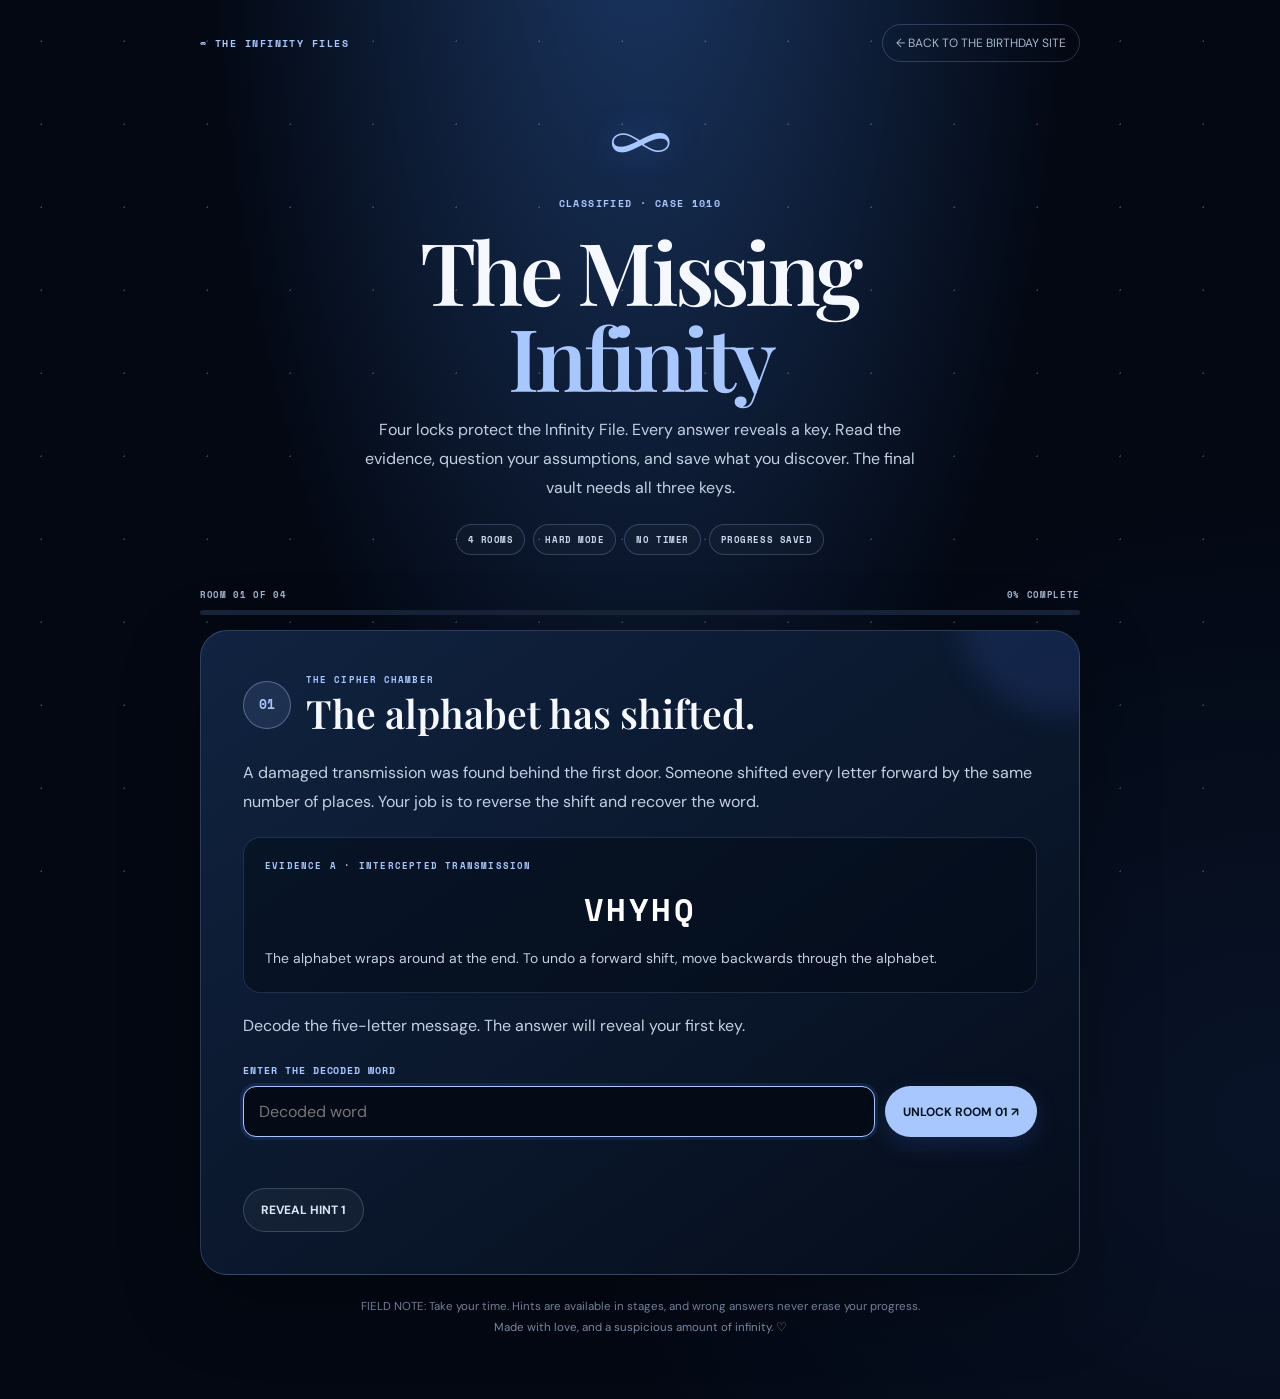
==== commit 68d32fdc: "Update index.html" ====
--- a/mystery/index.html
+++ b/mystery/index.html
@@ -1,1263 +1,1032 @@
 <!doctype html>
 <html lang="en">
 <head>
-  <meta charset="UTF-8">
-  <meta name="viewport" content="width=device-width, initial-scale=1.0">
-
-  <title>Our Little Infinity ♡</title>
-
-  <meta
-    name="description"
-    content="A little birthday adventure made with love."
-  >
+  <meta charset="utf-8">
+  <meta name="viewport" content="width=device-width, initial-scale=1">
+  <meta name="theme-color" content="#030813">
+  <meta name="description" content="Four locks. One missing infinity. A midnight escape-room mystery.">
+  <title>The Missing Infinity | Case 1010</title>
 
   <link rel="preconnect" href="https://fonts.googleapis.com">
   <link rel="preconnect" href="https://fonts.gstatic.com" crossorigin>
-
-  <link
-    href="https://fonts.googleapis.com/css2?family=DM+Sans:wght@400;500;600;700&family=Playfair+Display:wght@500;600;700&family=Space+Mono:wght@400;700&display=swap"
-    rel="stylesheet"
-  >
-
-  <link rel="stylesheet" href="./style.css">
+  <link href="https://fonts.googleapis.com/css2?family=DM+Sans:wght@400;500;600;700&family=Playfair+Display:wght@500;600;700&family=Space+Mono:wght@400;700&display=swap" rel="stylesheet">
+
+  <style>
+    :root {
+      --bg: #030813;
+      --navy: #09172c;
+      --panel: #0b1930;
+      --panel-light: #112442;
+      --ice: #a9c7ff;
+      --blue: #4c7cff;
+      --white: #f5f8ff;
+      --muted: #a5b5cd;
+      --line: rgba(169,199,255,.23);
+      --good: #9de7c1;
+      --bad: #ff9da9;
+    }
+
+    * { box-sizing: border-box; }
+
+    html { scroll-behavior: smooth; }
+
+    body {
+      margin: 0;
+      min-height: 100vh;
+      color: var(--white);
+      font-family: "DM Sans", sans-serif;
+      background:
+        radial-gradient(ellipse at 50% -10%, #1b3763 0, transparent 48%),
+        radial-gradient(ellipse at 100% 80%, rgba(40,80,150,.16), transparent 40%),
+        var(--bg);
+      overflow-x: hidden;
+    }
+
+    body::before {
+      content: "";
+      position: fixed;
+      inset: 0;
+      pointer-events: none;
+      opacity: .23;
+      background-image: radial-gradient(#c8d9ff 1px, transparent 1px);
+      background-size: 83px 83px;
+    }
+
+    button, input { font: inherit; }
+
+    button:focus-visible, a:focus-visible, input:focus-visible {
+      outline: 2px solid var(--ice);
+      outline-offset: 4px;
+    }
+
+    .shell {
+      width: min(880px, calc(100% - 30px));
+      margin: auto;
+      padding: 24px 0 60px;
+      position: relative;
+      z-index: 1;
+    }
+
+    .topbar {
+      display: flex;
+      align-items: center;
+      justify-content: space-between;
+      gap: 12px;
+      margin-bottom: 38px;
+    }
+
+    .brand, .eyebrow, .mono {
+      font-family: "Space Mono", monospace;
+      letter-spacing: .14em;
+    }
+
+    .brand {
+      color: var(--ice);
+      font-size: .65rem;
+      font-weight: 700;
+    }
+
+    .back-link {
+      color: var(--muted);
+      border: 1px solid var(--line);
+      border-radius: 999px;
+      padding: 10px 13px;
+      font-size: .75rem;
+      text-decoration: none;
+    }
+
+    .back-link:hover {
+      color: var(--white);
+      border-color: var(--ice);
+    }
+
+    .hero {
+      text-align: center;
+      margin: 12px auto 32px;
+      max-width: 710px;
+    }
+
+    .sigil {
+      font: 5rem/.95 "Playfair Display", serif;
+      color: var(--ice);
+      text-shadow: 0 0 35px rgba(76,124,255,.45);
+      animation: float 4s ease-in-out infinite;
+      margin-bottom: 20px;
+    }
+
+    .eyebrow {
+      font-size: .62rem;
+      font-weight: 700;
+      color: var(--ice);
+      text-transform: uppercase;
+    }
+
+    h1 {
+      font: 600 clamp(2.8rem, 8vw, 5.4rem)/.99 "Playfair Display", serif;
+      letter-spacing: -.045em;
+      margin: 17px 0;
+    }
+
+    h1 span, .highlight { color: var(--ice); }
+
+    .hero-copy {
+      max-width: 560px;
+      margin: auto;
+      color: #c4d0e2;
+      line-height: 1.8;
+    }
+
+    .pills {
+      display: flex;
+      justify-content: center;
+      flex-wrap: wrap;
+      gap: 8px;
+      margin-top: 22px;
+    }
+
+    .pill {
+      border: 1px solid var(--line);
+      background: rgba(255,255,255,.025);
+      border-radius: 999px;
+      padding: 8px 11px;
+      color: #c9d8f0;
+      font: 700 .57rem "Space Mono", monospace;
+      letter-spacing: .06em;
+    }
+
+    .progress-wrap { margin: 28px 0 15px; }
+
+    .progress-label {
+      display: flex;
+      justify-content: space-between;
+      gap: 10px;
+      margin-bottom: 9px;
+      color: var(--muted);
+      font: 700 .59rem "Space Mono", monospace;
+      letter-spacing: .07em;
+    }
+
+    .progress-track {
+      height: 5px;
+      background: #17243b;
+      border-radius: 99px;
+      overflow: hidden;
+    }
+
+    .progress-fill {
+      height: 100%;
+      width: 0;
+      background: linear-gradient(90deg, var(--blue), var(--ice));
+      box-shadow: 0 0 16px rgba(169,199,255,.5);
+      transition: width .45s ease;
+    }
+
+    .panel {
+      position: relative;
+      overflow: hidden;
+      padding: clamp(23px, 5vw, 42px);
+      border: 1px solid var(--line);
+      border-radius: 27px;
+      background: linear-gradient(145deg, rgba(17,36,66,.97), rgba(5,13,27,.98));
+      box-shadow: 0 24px 80px rgba(0,0,0,.3);
+    }
+
+    .panel::before {
+      content: "";
+      position: absolute;
+      width: 210px;
+      height: 210px;
+      top: -125px;
+      right: -90px;
+      border-radius: 50%;
+      background: rgba(76,124,255,.13);
+      filter: blur(14px);
+      pointer-events: none;
+    }
+
+    .room { display: none; position: relative; }
+    .room.active { display: block; animation: appear .35s ease both; }
+
+    .room-heading {
+      display: flex;
+      align-items: center;
+      gap: 15px;
+      margin-bottom: 23px;
+    }
+
+    .room-number {
+      width: 48px;
+      height: 48px;
+      flex: 0 0 48px;
+      display: grid;
+      place-items: center;
+      border: 1px solid rgba(169,199,255,.38);
+      border-radius: 50%;
+      background: rgba(169,199,255,.1);
+      color: var(--ice);
+      font: 700 .8rem "Space Mono", monospace;
+    }
+
+    .room-heading small {
+      display: block;
+      margin-bottom: 6px;
+      color: var(--ice);
+      font: 700 .57rem "Space Mono", monospace;
+      letter-spacing: .12em;
+    }
+
+    h2 {
+      margin: 0;
+      font: 600 clamp(1.6rem, 5vw, 2.45rem)/1.12 "Playfair Display", serif;
+    }
+
+    .brief {
+      margin: 0 0 20px;
+      color: #c4d0e2;
+      line-height: 1.8;
+    }
+
+    .evidence {
+      margin: 19px 0;
+      padding: 21px;
+      border: 1px solid rgba(169,199,255,.16);
+      border-radius: 17px;
+      background: rgba(2,8,18,.43);
+    }
+
+    .evidence-label {
+      margin: 0 0 13px;
+      color: var(--ice);
+      font: 700 .58rem "Space Mono", monospace;
+      letter-spacing: .13em;
+    }
+
+    .cipher {
+      text-align: center;
+      color: #fff;
+      font: 700 clamp(1.3rem, 4vw, 2rem) "Space Mono", monospace;
+      letter-spacing: .08em;
+      overflow-wrap: anywhere;
+    }
+
+    .evidence-note {
+      color: #c4d0e2;
+      font-size: .87rem;
+      line-height: 1.7;
+      margin-bottom: 0;
+    }
+
+    .instructions {
+      padding-left: 21px;
+      color: #d2dced;
+      line-height: 1.9;
+    }
+
+    .answer-label {
+      display: block;
+      margin: 23px 0 9px;
+      color: var(--ice);
+      font: 700 .6rem "Space Mono", monospace;
+      letter-spacing: .1em;
+    }
+
+    .answer-row {
+      display: flex;
+      gap: 10px;
+    }
+
+    .answer-row input {
+      flex: 1;
+      min-width: 0;
+      border: 1px solid rgba(169,199,255,.28);
+      border-radius: 13px;
+      background: #040b17;
+      padding: 14px 15px;
+      color: #fff;
+      outline: none;
+    }
+
+    .answer-row input:focus {
+      border-color: var(--ice);
+      box-shadow: 0 0 0 3px rgba(76,124,255,.15);
+    }
+
+    .btn {
+      border: 1px solid transparent;
+      border-radius: 999px;
+      padding: 13px 17px;
+      cursor: pointer;
+      font-size: .75rem;
+      font-weight: 700;
+      transition: transform .18s, background .18s, border-color .18s;
+    }
+
+    .btn:hover { transform: translateY(-2px); }
+    .btn:disabled { cursor: default; opacity: .55; transform: none; }
+
+    .primary {
+      color: #081426;
+      background: var(--ice);
+      box-shadow: 0 8px 24px rgba(76,124,255,.16);
+    }
+
+    .secondary {
+      color: #dce7f8;
+      border-color: var(--line);
+      background: rgba(255,255,255,.04);
+    }
+
+    .button-row {
+      display: flex;
+      gap: 10px;
+      flex-wrap: wrap;
+      margin-top: 13px;
+    }
+
+    .feedback {
+      min-height: 25px;
+      margin: 13px 0 0;
+      color: var(--muted);
+      font-size: .85rem;
+      line-height: 1.6;
+    }
+
+    .feedback.good { color: var(--good); }
+    .feedback.bad { color: var(--bad); }
+
+    .hint {
+      margin-top: 15px;
+      padding: 14px 15px;
+      border-left: 2px solid var(--ice);
+      border-radius: 0 12px 12px 0;
+      background: rgba(169,199,255,.06);
+      color: #cfdbef;
+      font-size: .85rem;
+      line-height: 1.7;
+    }
+
+    .hint[hidden] { display: none; }
+
+    .hint-level {
+      display: block;
+      margin-bottom: 6px;
+      color: var(--ice);
+      font: 700 .57rem "Space Mono", monospace;
+      letter-spacing: .1em;
+    }
+
+    .key-row {
+      display: flex;
+      gap: 10px;
+      flex-wrap: wrap;
+      margin: 20px 0;
+    }
+
+    .key-card {
+      flex: 1;
+      min-width: 85px;
+      padding: 13px 10px;
+      text-align: center;
+      border: 1px solid var(--line);
+      border-radius: 14px;
+      background: rgba(169,199,255,.045);
+    }
+
+    .key-card small {
+      display: block;
+      color: var(--muted);
+      font: 700 .54rem "Space Mono", monospace;
+      margin-bottom: 8px;
+    }
+
+    .key-card strong {
+      color: var(--ice);
+      font: 700 1.65rem "Space Mono", monospace;
+    }
+
+    .key-card.locked strong { color: #65748e; }
+
+    .vault-slots {
+      display: flex;
+      justify-content: center;
+      gap: 12px;
+      margin: 24px 0;
+    }
+
+    .vault-slot {
+      width: 64px;
+      height: 72px;
+      display: grid;
+      place-items: center;
+      border: 1px solid rgba(169,199,255,.38);
+      border-radius: 13px;
+      background: #040b17;
+      color: var(--ice);
+      font: 700 2rem "Space Mono", monospace;
+    }
+
+    .success {
+      text-align: center;
+      padding: 8px 0;
+    }
+
+    .success .sigil { font-size: 5.5rem; }
+    .success h2 { margin: 12px 0 18px; font-size: clamp(2.2rem, 7vw, 4rem); }
+    .success p { color: #cbd7e9; line-height: 1.8; }
+
+    .final-code {
+      display: inline-block;
+      margin: 14px 0 20px;
+      padding: 14px 20px;
+      border: 1px solid var(--line);
+      border-radius: 14px;
+      background: rgba(169,199,255,.07);
+      color: var(--ice);
+      font: 700 1rem "Space Mono", monospace;
+      letter-spacing: .15em;
+    }
+
+    .closed-label {
+      color: var(--good);
+      font: 700 .59rem "Space Mono", monospace;
+      letter-spacing: .15em;
+    }
+
+    .footer-note {
+      max-width: 600px;
+      margin: 22px auto 0;
+      text-align: center;
+      color: #8192ae;
+      font-size: .72rem;
+      line-height: 1.8;
+    }
+
+    .shake { animation: shake .25s linear; }
+
+    @keyframes float {
+      0%,100% { transform: translateY(0); }
+      50% { transform: translateY(-8px); }
+    }
+
+    @keyframes appear {
+      from { opacity: 0; transform: translateY(8px); }
+      to { opacity: 1; transform: translateY(0); }
+    }
+
+    @keyframes shake {
+      25%,75% { transform: translateX(-4px); }
+      50% { transform: translateX(4px); }
+    }
+
+    @media(max-width:560px) {
+      .shell { width: calc(100% - 22px); padding-top: 17px; }
+      .topbar { align-items: flex-start; margin-bottom: 26px; }
+      .brand { font-size: .54rem; }
+      .back-link { font-size: .65rem; padding: 8px 10px; }
+      .panel { padding: 22px 17px; border-radius: 21px; }
+      .answer-row { flex-direction: column; }
+      .answer-row .btn { width: 100%; }
+      .cipher { letter-spacing: .025em; }
+      .room-heading { align-items: flex-start; }
+      .vault-slot { width: 54px; height: 62px; }
+    }
+
+    @media(prefers-reduced-motion:reduce) {
+      *,*::before,*::after {
+        animation-duration: .01ms !important;
+        animation-iteration-count: 1 !important;
+        scroll-behavior: auto !important;
+        transition-duration: .01ms !important;
+      }
+    }
+  </style>
 </head>
 
 <body>
-
-  <div class="grain"></div>
-  <div id="hearts"></div>
-
-
-  <!-- =====================================================
-       LOCKED COVER
-  ====================================================== -->
-
-  <section
-    id="lockScreen"
-    class="screen lock-screen"
-  >
-
-    <div
-      class="lock-stars"
-      aria-hidden="true"
-    ></div>
-
-    <div class="lock-orbit orbit-a"></div>
-    <div class="lock-orbit orbit-b"></div>
-
-    <div class="lock-content">
-
-      <p class="eyebrow lock-kicker">
-        A LITTLE WORLD IS WAITING FOR YOU ♡
+<div class="shell">
+  <nav class="topbar" aria-label="Game navigation">
+    <span class="brand">∞ THE INFINITY FILES</span>
+    <a class="back-link" href="../index.html">← BACK TO THE BIRTHDAY SITE</a>
+  </nav>
+
+  <header class="hero">
+    <div class="sigil" aria-hidden="true">∞</div>
+    <p class="eyebrow">CLASSIFIED · CASE 1010</p>
+    <h1>The Missing <span>Infinity</span></h1>
+    <p class="hero-copy">
+      Four locks protect the Infinity File. Every answer reveals a key.
+      Read the evidence, question your assumptions, and save what you discover.
+      The final vault needs all three keys.
+    </p>
+    <div class="pills">
+      <span class="pill">4 ROOMS</span>
+      <span class="pill">HARD MODE</span>
+      <span class="pill">NO TIMER</span>
+      <span class="pill">PROGRESS SAVED</span>
+    </div>
+  </header>
+
+  <div class="progress-wrap">
+    <div class="progress-label">
+      <span id="progressText">ROOM 01 OF 04</span>
+      <span id="progressPercent">0% COMPLETE</span>
+    </div>
+    <div class="progress-track">
+      <div class="progress-fill" id="progressBar"></div>
+    </div>
+  </div>
+
+  <main class="panel" id="casePanel">
+
+    <!-- ROOM 01 -->
+    <section class="room active" data-room="0">
+      <div class="room-heading">
+        <div class="room-number">01</div>
+        <div>
+          <small>THE CIPHER CHAMBER</small>
+          <h2>The alphabet has shifted.</h2>
+        </div>
+      </div>
+
+      <p class="brief">
+        A damaged transmission was found behind the first door.
+        Someone shifted every letter forward by the same number of places.
+        Your job is to reverse the shift and recover the word.
       </p>
 
-      <button
-        class="lock-infinity"
-        id="secretInfinity"
-        type="button"
-        aria-label="Infinity"
-      >
-        ∞
-      </button>
-
-      <p class="lock-label">
-        A BIRTHDAY ADVENTURE
+      <div class="evidence">
+        <p class="evidence-label">EVIDENCE A · INTERCEPTED TRANSMISSION</p>
+        <div class="cipher">VHYHQ</div>
+        <p class="evidence-note">
+          The alphabet wraps around at the end. To undo a forward shift,
+          move backwards through the alphabet.
+        </p>
+      </div>
+
+      <p class="brief">
+        Decode the five-letter message. The answer will reveal your first key.
       </p>
 
-      <h1>
-        Not just a birthday.<br>
-        <span>A whole little universe.</span>
-      </h1>
-
-      <p class="lock-copy">
-        Made from memories, inside jokes,
-        a little chaos, and a ridiculous amount of love.
+      <label class="answer-label" for="answer0">ENTER THE DECODED WORD</label>
+      <div class="answer-row">
+        <input id="answer0" autocomplete="off" spellcheck="false" placeholder="Decoded word">
+        <button class="btn primary submit" data-index="0">UNLOCK ROOM 01 ↗</button>
+      </div>
+      <p class="feedback" id="feedback0" role="status" aria-live="polite"></p>
+
+      <div class="button-row">
+        <button class="btn secondary hint-btn" data-index="0">REVEAL HINT 1</button>
+      </div>
+      <div class="hint" id="hint0" hidden></div>
+    </section>
+
+    <!-- ROOM 02 -->
+    <section class="room" data-room="1">
+      <div class="room-heading">
+        <div class="room-number">02</div>
+        <div>
+          <small>THE FROZEN GRID</small>
+          <h2>Coordinates don't lie.</h2>
+        </div>
+      </div>
+
+      <p class="brief">
+        The second lock uses a five-by-five alphabet grid. Each pair identifies
+        a letter by its row and column. The first digit is the row; the second
+        is the column. The alphabet is written from left to right, row by row,
+        with I and J sharing one square.
       </p>
 
-      <div class="countdown-shell">
-
-        <div
-          class="countdown"
-          aria-label="Countdown to October 10, 2026"
-        >
-
-          <div>
-            <strong id="days">00</strong>
-            <span>DAYS</span>
-          </div>
-
-          <i>:</i>
-
-          <div>
-            <strong id="hours">00</strong>
-            <span>HOURS</span>
-          </div>
-
-          <i>:</i>
-
-          <div>
-            <strong id="minutes">00</strong>
-            <span>MINUTES</span>
-          </div>
-
-          <i>:</i>
-
-          <div>
-            <strong id="seconds">00</strong>
-            <span>SECONDS</span>
-          </div>
-
+      <div class="evidence">
+        <p class="evidence-label">EVIDENCE B · RECOVERED COORDINATES</p>
+        <div class="cipher">33 · 24 · 22 · 23 · 44</div>
+        <p class="evidence-note">
+          Grid reference: rows and columns are numbered 1 to 5.
+          Use the standard alphabet order, combining I/J in the same cell.
+        </p>
+      </div>
+
+      <p class="brief">
+        Decode all five pairs to discover a word. Count its letters to obtain
+        your second numerical key.
+      </p>
+
+      <label class="answer-label" for="answer1">ENTER THE DECODED WORD</label>
+      <div class="answer-row">
+        <input id="answer1" autocomplete="off" spellcheck="false" placeholder="Decoded word">
+        <button class="btn primary submit" data-index="1">UNLOCK ROOM 02 ↗</button>
+      </div>
+      <p class="feedback" id="feedback1" role="status" aria-live="polite"></p>
+
+      <div class="button-row">
+        <button class="btn secondary hint-btn" data-index="1">REVEAL HINT 1</button>
+      </div>
+      <div class="hint" id="hint1" hidden></div>
+    </section>
+
+    <!-- ROOM 03 -->
+    <section class="room" data-room="2">
+      <div class="room-heading">
+        <div class="room-number">03</div>
+        <div>
+          <small>THE PATTERN VAULT</small>
+          <h2>Three records. Three missing numbers.</h2>
         </div>
-
-      </div>
-
-      <p class="unlock-date">
-        SATURDAY · 10 OCTOBER 2026 · 12:00 AM IST
+      </div>
+
+      <p class="brief">
+        Each record follows a different mathematical rule. Find the missing
+        term in every sequence. Then use the calculation instruction to turn
+        all three results into one final digit.
       </p>
 
-      <button
-        id="earlyButton"
-        class="ghost-btn"
-        type="button"
-      >
-        THE DOOR IS STILL LOCKED ♡
-      </button>
-
-      <button
-        id="enterButton"
-        class="primary-btn hidden"
-        type="button"
-      >
-        ENTER YOUR LITTLE WORLD ∞
-      </button>
-
-      <p
-        class="lock-note"
-        id="lockNote"
-      >
-        When the clock reaches zero,
-        the story begins. ♡
+      <div class="evidence">
+        <p class="evidence-label">EVIDENCE C · INCOMPLETE RECORDS</p>
+        <p class="brief"><strong>RECORD A</strong></p>
+        <div class="cipher">2, 6, 12, 20, 30, ?</div>
+
+        <p class="brief" style="margin-top:22px"><strong>RECORD B</strong></p>
+        <div class="cipher">1, 1, 2, 3, 5, 8, ?</div>
+
+        <p class="brief" style="margin-top:22px"><strong>RECORD C</strong></p>
+        <div class="cipher">81, 27, 9, 3, ?</div>
+      </div>
+
+      <div class="evidence">
+        <p class="evidence-label">CALCULATION INSTRUCTION</p>
+        <p class="evidence-note">
+          First, find the three missing terms. Add together every digit
+          appearing in those three answers. If the total has more than one
+          digit, add its digits together again until only one digit remains.
+          That single digit is your third key.
+        </p>
+      </div>
+
+      <p class="brief">
+        Enter the three missing terms in order, separated by hyphens.
+        Example format: <span class="highlight">12-34-5</span>
       </p>
 
-      <p
-        class="lock-secret-hint"
-        aria-hidden="true"
-      >
-        ∞
+      <label class="answer-label" for="answer2">ENTER THE THREE MISSING TERMS</label>
+      <div class="answer-row">
+        <input id="answer2" autocomplete="off" inputmode="numeric" placeholder="Number-Number-Number">
+        <button class="btn primary submit" data-index="2">UNLOCK ROOM 03 ↗</button>
+      </div>
+      <p class="feedback" id="feedback2" role="status" aria-live="polite"></p>
+
+      <div class="button-row">
+        <button class="btn secondary hint-btn" data-index="2">REVEAL HINT 1</button>
+      </div>
+      <div class="hint" id="hint2" hidden></div>
+    </section>
+
+    <!-- ROOM 04 -->
+    <section class="room" data-room="3">
+      <div class="room-heading">
+        <div class="room-number">04</div>
+        <div>
+          <small>THE INFINITY VAULT</small>
+          <h2>The keys are correct. Their order is not.</h2>
+        </div>
+      </div>
+
+      <p class="brief">
+        You have recovered three keys from the earlier rooms.
+        The vault needs all three digits, but entering them in discovery order
+        will not work. Read the final instruction carefully.
       </p>
 
-    </div>
-
-  </section>
-
-
-
-  <!-- =====================================================
-       MAIN ADVENTURE
-  ====================================================== -->
-
-  <main id="adventure" class="hidden">
-
-
-    <!-- MUSIC -->
-
-    <audio
-      id="song"
-      preload="auto"
-      loop
-    >
-      <source
-        src="./music/a-thousand-years.mp3"
-        type="audio/mpeg"
-      >
-    </audio>
-
-    <button
-      id="musicToggle"
-      class="music-toggle"
-      type="button"
-      aria-label="Pause music"
-    >
-      ♫ <span>Music</span>
-    </button>
-
-
-
-    <!-- ===================================================
-         CHAPTER 00
-    ==================================================== -->
-
-    <section
-      class="chapter hero-chapter"
-      data-chapter="0"
-    >
-
-      <div class="hero-glow"></div>
-
-      <div class="hero-orbit hero-orbit-one"></div>
-      <div class="hero-orbit hero-orbit-two"></div>
-
-      <p class="eyebrow">
-        CHAPTER 00 · THE DOOR IS OPEN ♡
-      </p>
-
-      <button
-        class="infinity-portal"
-        id="infinityPortal"
-        type="button"
-        aria-label="Start the birthday adventure"
-      >
-        <span>∞</span>
-        <small>FOLLOW THE INFINITY</small>
-      </button>
-
-      <p class="hero-mini">
-        10.10.2026 · MADE FOR ONE VERY SPECIAL PERSON
-      </p>
-
-      <h2>
-        It's your day.<br>
-        <span>So let's make it a story.</span>
-      </h2>
-
-      <p class="hero-copy">
-        Saying "happy birthday" was never going to be enough.
-      </p>
-
-      <p class="hero-copy soft">
-        So I made you a little universe to walk through,
-        one chapter at a time.
-      </p>
-
-      <div class="hero-trust-row">
-        <span>MEMORIES</span>
-        <i>∞</i>
-        <span>LAUGHTER</span>
-        <i>∞</i>
-        <span>US</span>
-      </div>
-
-      <button
-        class="primary-btn next-btn hero-start"
-        data-next="1"
-      >
-        START THE ADVENTURE ♡
-      </button>
-
-      <p class="hero-footnote">
-        Tip: tap the infinity whenever you see it.
-        It usually means something. ♡
-      </p>
-
+      <div class="key-row" id="keyRow">
+        <div class="key-card locked" id="keyCard0">
+          <small>ROOM 01</small><strong>?</strong>
+        </div>
+        <div class="key-card locked" id="keyCard1">
+          <small>ROOM 02</small><strong>?</strong>
+        </div>
+        <div class="key-card locked" id="keyCard2">
+          <small>ROOM 03</small><strong>?</strong>
+        </div>
+      </div>
+
+      <div class="evidence">
+        <p class="evidence-label">EVIDENCE D · FINAL ORDERING RULE</p>
+        <ol class="instructions">
+          <li>The smallest key belongs in the middle.</li>
+          <li>The largest key goes at the end.</li>
+          <li>The remaining key starts the sequence.</li>
+        </ol>
+        <p class="evidence-note">
+          Use every key exactly once. The vault accepts a three-digit
+          sequence, not a word.
+        </p>
+      </div>
+
+      <label class="answer-label" for="answer3">ENTER THE FINAL THREE-DIGIT CODE</label>
+      <div class="answer-row">
+        <input id="answer3" inputmode="numeric" maxlength="3" autocomplete="off" placeholder="•••">
+        <button class="btn primary submit" data-index="3">OPEN THE VAULT ↗</button>
+      </div>
+      <p class="feedback" id="feedback3" role="status" aria-live="polite"></p>
+
+      <div class="button-row">
+        <button class="btn secondary hint-btn" data-index="3">REVEAL HINT 1</button>
+      </div>
+      <div class="hint" id="hint3" hidden></div>
     </section>
 
-
-
-    <!-- ===================================================
-         CHAPTER 01
-    ==================================================== -->
-
-    <section
-      class="chapter split-chapter infinity-chapter"
-      data-chapter="1"
-    >
-
-      <div class="chapter-number">01</div>
-
-      <p class="eyebrow">
-        TWO PLACES. ONE STORY.
-      </p>
-
-      <div class="tech-schbang-lockup">
-        <span>TECH</span>
-        <b>∞</b>
-        <span>SCHBANG</span>
-      </div>
-
-      <h2>
-        Where our story<br>
-        <span>found its infinity.</span>
-      </h2>
-
-      <p class="lead">
-        Techinfinity is where the first chapter happened.
-        SCHBANG became a major part of the story that brought us back.
-        Different chapters, same us.
-      </p>
-
-      <div class="origin-cards">
-
-        <button
-          class="origin-card"
-          id="techCard"
-          type="button"
-        >
-          <small>CHAPTER ONE</small>
-          <strong>TECHINFINITY</strong>
-          <span>Where it all started →</span>
-        </button>
-
-        <button
-          class="origin-card schbang"
-          id="schbangCard"
-          type="button"
-        >
-          <small>CHAPTER TWO</small>
-          <strong>SCHBANG</strong>
-          <span>Where the story found its way back →</span>
-        </button>
-
-      </div>
-
-      <button
-        class="infinity-button"
-        id="infinityReveal"
-        type="button"
-      >
-        TAP THE ∞
-      </button>
-
-      <p
-        id="infinityMessage"
-        class="infinity-message"
-      >
-        Two chapters. One story.
-        Tap the infinity to see what it means. ♡
-      </p>
-
-      <div class="infinity-line">
-        <span></span>
-        ∞
-        <span></span>
-      </div>
-
-      <button
-        class="primary-btn next-btn"
-        data-next="2"
-      >
-        ENTER OUR STORY ♡
-      </button>
-
+    <!-- FINAL REVEAL -->
+    <section class="room" data-room="4">
+      <div class="success">
+        <div class="sigil" aria-hidden="true">∞</div>
+        <p class="closed-label">ALL FOUR LOCKS OPEN · CASE CLOSED</p>
+        <h2>You found the <span class="highlight">infinity.</span></h2>
+        <p>
+          The vault was never protecting a missing object.
+          It was protecting a reminder that the best things are rarely solved
+          in one glance. Sometimes you have to look closer, think differently,
+          and keep going until the pieces make sense.
+        </p>
+        <p><strong>The final answer was us all along. ♡</strong></p>
+        <div class="final-code">YOU + ME = ∞</div>
+        <div class="button-row" style="justify-content:center">
+          <a class="btn primary" href="../index.html" style="text-decoration:none">RETURN TO OUR STORY ♡</a>
+          <button class="btn secondary" id="restart">PLAY AGAIN ↻</button>
+        </div>
+      </div>
     </section>
 
-
-
-    <!-- ===================================================
-         CHAPTER 02 — THE STORY SO FAR
-    ==================================================== -->
-
-    <section
-      class="chapter story-chapter"
-      data-chapter="2"
-    >
-
-      <div class="chapter-number">02</div>
-
-      <div class="story-orbit story-orbit-a" aria-hidden="true"></div>
-      <div class="story-orbit story-orbit-b" aria-hidden="true"></div>
-      <div class="story-stars" aria-hidden="true"></div>
-
-      <p class="eyebrow">
-        THE STORY SO FAR
-      </p>
-
-      <h2>
-        A few chapters we somehow<br>
-        <span>managed to write together.</span>
-      </h2>
-
-      <p class="story-intro">
-        Not a timeline. Not a neat little sequence.
-        Just a handful of moments that somehow became us.
-      </p>
-
-      <div class="story-map">
-
-        <article class="story-card story-card-1">
-          <span class="story-pin">01</span>
-          <div class="story-symbol">∞</div>
-          <small>DECEMBER 2022</small>
-          <h3>The River Move</h3>
-          <p>
-            The first little attempt at flirting.
-            I gave you my hand in the river to flirt with you.
-            You very confidently rejected me.
-            Iconic beginning. 😂
-          </p>
-          <span class="story-tag">THE ORIGINAL PLOT TWIST</span>
-        </article>
-
-        <article class="story-card story-card-2">
-          <span class="story-pin">02</span>
-          <div class="story-symbol">♡</div>
-          <small>FEBRUARY 2023</small>
-          <h3>Somewhere Between the Talks</h3>
-          <p>
-            We couldn't stop talking.
-            And somewhere between all those conversations,
-            talking stopped being enough.
-          </p>
-          <span class="story-tag">SOMETHING WAS HAPPENING</span>
-        </article>
-
-        <article class="story-card story-card-3 featured">
-          <span class="story-pin">03</span>
-          <div class="story-symbol dating-symbol">
-            <div class="story-heart-burst" aria-hidden="true">
-              <i>♡</i><i>♥</i><i>♡</i><i>♥</i><i>♡</i><i>♥</i>
-            </div>
-            <span>14·03</span>
-          </div>
-          <small>14 MARCH 2023</small>
-          <h3>And Then There Was Us ♡</h3>
-          <p>
-            The date that changed the story.
-            The chapter where “us” officially became a thing.
-          </p>
-          <span class="story-tag">THE DAY IT BECAME OURS</span>
-        </article>
-
-        <article class="story-card story-card-4">
-          <span class="story-pin">04</span>
-          <div class="story-symbol">...</div>
-          <small>MAY 2024 → FEBRUARY 2025</small>
-          <h3>The Chapter We Had to Survive</h3>
-          <p>
-            Not every part of our story was easy.
-            We parted ways, life pulled us in different directions,
-            and this chapter tested us.
-          </p>
-          <span class="story-tag">THE PART THAT HURT</span>
-        </article>
-
-        <article class="story-card story-card-5 dark-card">
-          <span class="story-pin">05</span>
-          <div class="story-symbol">↻</div>
-          <small>SCHBANG</small>
-          <h3>The Comeback</h3>
-          <p>
-            Apparently our story wasn't finished yet.
-            Somehow, against the odds, we found our way back.
-          </p>
-          <span class="story-tag">ROUND TWO. BETTER.</span>
-        </article>
-
-        <article class="story-card story-card-6">
-          <span class="story-pin">06</span>
-          <div class="story-symbol">∞</div>
-          <small>NOW</small>
-          <h3>Still Us. Still Infinite.</h3>
-          <p>
-            Still ridiculous. Still stubborn. Still laughing.
-            Still choosing this story.
-          </p>
-          <span class="story-tag">STATUS: STILL WRITING</span>
-        </article>
-
-      </div>
-
-      <div class="story-bottom" aria-hidden="true">
-        <span>THEN</span>
-        <i>∞</i>
-        <strong>STILL HERE</strong>
-        <i>∞</i>
-        <span>NOW</span>
-      </div>
-
-      <button
-        class="primary-btn next-btn"
-        data-next="3"
-      >
-        KEEP GOING ♡
-      </button>
-
-    </section>
-    <!-- ===================================================
-         CHAPTER 03 — QUIZ
-    ==================================================== -->
-
-    <section
-      class="chapter quiz-chapter"
-      data-chapter="3"
-    >
-
-      <div class="chapter-number">03</div>
-
-      <p class="eyebrow">
-        HOW WELL DO YOU KNOW US?
-      </p>
-
-      <h2>
-        Let's test that. 👀
-      </h2>
-
-      <div
-        id="quizCard"
-        class="game-card"
-      >
-
-        <div class="quiz-meta">
-          <span id="questionCount">
-            01 / 06
-          </span>
-
-          <span id="quizScore">
-            0 points
-          </span>
-        </div>
-
-        <h3 id="questionText"></h3>
-
-        <div
-          id="answers"
-          class="answers"
-        ></div>
-
-        <p
-          id="quizFeedback"
-          class="feedback"
-        ></p>
-
-        <button
-          id="nextQuestion"
-          class="primary-btn hidden"
-          type="button"
-        >
-          NEXT ♡
-        </button>
-
-      </div>
-
-
-      <div
-        id="quizResult"
-        class="result-card hidden"
-      >
-
-        <p class="eyebrow">
-          FINAL SCORE
-        </p>
-
-        <div
-          id="finalScore"
-          class="big-score"
-        >
-          0/6
-        </div>
-
-        <h3 id="scoreMessage"></h3>
-
-        <button
-          class="primary-btn next-btn"
-          data-next="4"
-        >
-          UNLOCK THE GAME ♡
-        </button>
-
-      </div>
-
-    </section>
-
-
-
-    <!-- ===================================================
-         CHAPTER 04 — CATCH MY HEART
-    ==================================================== -->
-
-    <section
-      class="chapter game-chapter heart-game-chapter"
-      data-chapter="4"
-    >
-
-      <div class="chapter-number">04</div>
-
-      <p class="eyebrow">THE MAIN EVENT</p>
-
-      <h2>
-        Catch my heart <span>♡</span>
-      </h2>
-
-      <p class="lead">
-        A highly important relationship survival mission.
-      </p>
-
-      <div class="game-rules">
-
-        <div class="game-rule-block good-rules">
-          <small>♡ HOW TO PLAY · CATCH THESE</small>
-          <div>
-            <span>❤️ Heart <b>+1</b></span>
-            <span>🥤 Diet Coke <b>+2</b></span>
-            <span>🍔 MCD <b>+2</b></span>
-            <span>🍜 MOGO Ramen <b>+2</b></span>
-            <span>🌸 Flower <b>+3</b></span>
-            <span>∞ Infinity <b>+5</b></span>
-          </div>
-        </div>
-
-        <div class="game-rule-block bad-rules">
-          <small>⚠️ NEGATIVE MARKING</small>
-          <div>
-            <span>💼 Work <b>-2</b></span>
-            <span>🥦 Healthy Food <b>-1</b></span>
-            <span>😤 My Attitude <b>-3</b></span>
-            <span>📱 “We Need To Talk” <b>-5</b></span>
-          </div>
-          <p>
-            Yes, you can lose points. Choose wisely. ♡
-          </p>
-        </div>
-
-      </div>
-
-      <div class="game-mission">
-        <strong>YOUR MISSION</strong>
-        <span>Catch enough good things to survive all 4 levels.</span>
-      </div>
-
-      <div class="game-hud">
-        <span>LEVEL <b id="gameLevel">01</b></span>
-        <span>SCORE <b id="gameScore">0</b></span>
-        <span>TIME <b id="gameTime">15</b></span>
-        <span>BEST <b id="bestScore">0</b></span>
-      </div>
-
-      <div
-        id="catchGame"
-        class="catch-game"
-        aria-label="Catch the falling relationship items game"
-      >
-
-        <div
-          class="game-start-overlay"
-          id="gameOverlay"
-        >
-          <div class="game-overlay-copy">
-            <span>♡</span>
-            <strong id="gameOverlayTitle">READY?</strong>
-            <p id="gameOverlayText">
-              Four levels. Good things add points.
-              Bad things take them away. Survive us. ♡
-            </p>
-            <button
-              id="startGame"
-              class="primary-btn"
-              type="button"
-            >
-              START THE CHAOS ♡
-            </button>
-          </div>
-        </div>
-
-        <div id="player" class="player">♡</div>
-
-      </div>
-
-      <p id="gameResult" class="feedback"></p>
-
-      <button
-        id="continueAfterGame"
-        class="primary-btn hidden"
-        type="button"
-      >
-        NEXT SURPRISE ♡
-      </button>
-
-    </section>
-    <!-- ===================================================
-         CHAPTER 05 — THE WAY I SEE YOU
-    ==================================================== -->
-
-    <section
-      class="chapter see-you-chapter"
-      data-chapter="5"
-    >
-
-      <div class="chapter-number">05</div>
-
-      <div class="see-you-aura" aria-hidden="true"></div>
-
-      <p class="eyebrow">
-        THE PART YOU PROBABLY DON'T SEE
-      </p>
-
-      <h2>
-        If you could see yourself<br>
-        <span>through my eyes.</span>
-      </h2>
-
-      <p class="see-you-intro">
-        You know the version of yourself you live with every day.
-        I know the little things about you that you probably don't
-        even realise I notice.
-      </p>
-
-      <div class="see-you-stage">
-
-        <div class="see-you-orbit see-you-orbit-a" aria-hidden="true"></div>
-        <div class="see-you-orbit see-you-orbit-b" aria-hidden="true"></div>
-
-        <div class="see-you-number" id="seeYouNumber">01</div>
-
-        <div class="see-you-card">
-          <div class="see-you-symbol" id="seeYouSymbol">✦</div>
-          <p id="seeYouText">
-            I notice the tiny things you think nobody notices.
-          </p>
-        </div>
-
-        <div class="see-you-progress" aria-hidden="true">
-          <span id="seeYouProgressBar"></span>
-        </div>
-
-      </div>
-
-      <button
-        id="seeYouNext"
-        class="primary-btn"
-        type="button"
-      >
-        SHOW ME ANOTHER ♡
-      </button>
-
-      <div
-        id="seeYouFinal"
-        class="see-you-final hidden"
-      >
-        <p class="eyebrow">THE THING I WISH YOU KNEW</p>
-        <h3>
-          If you could borrow my eyes for just one minute,<br>
-          <span>you'd understand why you're so special to me.</span>
-        </h3>
-        <p>
-          And maybe you'd finally believe me when I tell you
-          that you are worth celebrating. Not because it's your
-          birthday. Just because you're you.
-        </p>
-        <div class="see-you-infinity">∞</div>
-      </div>
-
-      <button
-        id="seeYouContinue"
-        class="primary-btn hidden"
-        type="button"
-      >
-        LET'S LOOK BACK ♡
-      </button>
-
-    </section>
-    <!-- ===================================================
-         CHAPTER 06 — MEMORY LANE
-    ==================================================== -->
-
-    <section
-      class="chapter memory-lane-chapter"
-      data-chapter="6"
-    >
-
-      <div class="chapter-number">06</div>
-
-      <p class="eyebrow">
-        A LITTLE MEMORY DOWN THE LANE
-      </p>
-
-      <h2>
-        Stop. Look.<br>
-        <span>Remember.</span>
-      </h2>
-
-      <p class="lead">
-        Ten pictures. No right answers.
-        Tell me whatever comes to your mind
-        when you see each one.
-      </p>
-
-      <div class="memory-progress">
-
-        <span id="memoryProgress">
-          MEMORY 01 / 10
-        </span>
-
-        <div>
-          <i id="memoryBar"></i>
-        </div>
-
-      </div>
-
-
-      <div class="memory-card">
-
-        <div class="memory-photo-wrap">
-
-          <img
-            id="memoryPhoto"
-            src="./images/memory-01.jpg"
-            alt="Memory 1 of us"
-            loading="eager"
-            decoding="async"
-            onerror="console.error('Memory image failed to load:', this.src)"
-          >
-
-        </div>
-
-
-        <div class="memory-prompt">
-
-          <p class="eyebrow">
-            YOUR MEMORY
-          </p>
-
-          <h3>
-            What do you feel or remember
-            when you see this?
-          </h3>
-
-          <textarea
-            id="memoryAnswer"
-            maxlength="1200"
-            placeholder="Write whatever comes to mind... there is no right answer. ♡"
-          ></textarea>
-
-          <div class="memory-actions">
-
-            <button
-              id="memoryNext"
-              class="primary-btn"
-              type="button"
-            >
-              NEXT MEMORY →
-            </button>
-
-          </div>
-
-        </div>
-
-      </div>
-
-
-      <div
-        id="memoryFinish"
-        class="memory-finish hidden"
-      >
-
-        <div class="infinity-mark small">
-          ∞
-        </div>
-
-        <p class="eyebrow">
-          MEMORY LANE COMPLETE
-        </p>
-
-        <h3>
-          You didn't just look at them.<br>
-          <span>You remembered them.</span>
-        </h3>
-
-        <p>
-          Ten little moments, from your side
-          of the story. Send them to me when
-          you're ready. ♡
-        </p>
-
-        <form
-          id="memoryForm"
-          action="https://formsubmit.co/aamenaunfiltered@gmail.com"
-          method="POST"
-        >
-
-          <input
-            type="hidden"
-            name="_subject"
-            value="A little Memory Lane from the birthday boy ♡"
-          >
-
-          <input
-            type="hidden"
-            name="_template"
-            value="table"
-          >
-
-          <input
-            type="hidden"
-            name="_captcha"
-            value="true"
-          >
-
-          <input
-            type="hidden"
-            name="memory_01"
-            id="memory01Field"
-          >
-
-          <input
-            type="hidden"
-            name="memory_02"
-            id="memory02Field"
-          >
-
-          <input
-            type="hidden"
-            name="memory_03"
-            id="memory03Field"
-          >
-
-          <input
-            type="hidden"
-            name="memory_04"
-            id="memory04Field"
-          >
-
-          <input
-            type="hidden"
-            name="memory_05"
-            id="memory05Field"
-          >
-
-          <input
-            type="hidden"
-            name="memory_06"
-            id="memory06Field"
-          >
-
-          <input
-            type="hidden"
-            name="memory_07"
-            id="memory07Field"
-          >
-
-          <input
-            type="hidden"
-            name="memory_08"
-            id="memory08Field"
-          >
-
-          <input
-            type="hidden"
-            name="memory_09"
-            id="memory09Field"
-          >
-
-          <input
-            type="hidden"
-            name="memory_10"
-            id="memory10Field"
-          >
-
-          <button
-            class="primary-btn"
-            type="submit"
-          >
-            SEND MY MEMORIES ♡
-          </button>
-
-        </form>
-
-        <p class="memory-note">
-          Your answers stay in this little adventure
-          until you choose to send them. The first time
-          this form is used, FormSubmit will ask me to
-          confirm the destination email.
-        </p>
-
-      </div>
-
-
-      <button
-        id="memoryContinue"
-        class="primary-btn hidden"
-        type="button"
-      >
-        KEEP WALKING →
-      </button>
-
-    </section>
-
-
-
-    <!-- ===================================================
-         CHAPTER 07 — SCRAPBOOK
-    ==================================================== -->
-
-    <section
-      class="chapter scrapbook-chapter"
-      data-chapter="7"
-    >
-
-      <div class="chapter-number">07</div>
-
-      <p class="eyebrow">
-        THE REST OF US
-      </p>
-
-      <h2>
-        A scrapbook of<br>
-        <span>the chaos in between.</span>
-      </h2>
-
-      <p class="lead">
-        Because apparently ten memories
-        were nowhere near enough.
-      </p>
-
-      <div
-        class="marquee"
-        aria-hidden="true"
-      >
-
-        <div>
-          laughing · annoying each other · dates ·
-          MCD · ramen · random days · flowers ·
-          road trips · us · us · us · ∞ ·
-        </div>
-
-        <div>
-          laughing · annoying each other · dates ·
-          MCD · ramen · random days · flowers ·
-          road trips · us · us · us · ∞ ·
-        </div>
-
-      </div>
-
-
-      <div
-        class="scrapbook"
-        id="scrapbook"
-      ></div>
-
-
-      <div class="scrapbook-end">
-
-        <span>
-          TO BE CONTINUED
-        </span>
-
-        <strong>
-          ∞
-        </strong>
-
-        <p>
-          Somehow, after all the chaos,
-          we kept making memories.
-        </p>
-
-      </div>
-
-
-      <button
-        class="primary-btn next-btn"
-        data-next="8"
-      >
-        I HAVE ONE MORE THING TO SAY ♡
-      </button>
-
-    </section>
-
-
-
-    <!-- ===================================================
-         CHAPTER 08 — LETTER
-    ==================================================== -->
-
-    <section
-      class="chapter letter-chapter"
-      data-chapter="8"
-    >
-
-      <div class="chapter-number">08</div>
-
-      <p class="eyebrow">
-        THE PART WHERE I GET SERIOUS
-      </p>
-
-      <h2>
-        A letter for you.
-      </h2>
-
-      <div class="letter-intro-reveal" aria-hidden="true">
-        <span class="letter-reveal-dot"></span>
-        <span>take your time with this one.</span>
-      </div>
-
-      <article class="letter-card">
-
-        <div class="letter-paper-glow" aria-hidden="true"></div>
-
-        <p>
-          Baby,
-        </p>
-
-        <p>
-          Happy birthday to the person who has somehow
-          made the most ordinary days feel like memories
-          I want to keep forever.
-        </p>
-
-        <p>
-          When I think about us, I don't just think about
-          the big moments. I think about all the tiny things.
-          The way you notice the smallest details. The way
-          you treat me like a princess without even making
-          a big deal out of it. The random plans that somehow
-          turn into the best days. The laughs that happen
-          five minutes after a fight because apparently
-          neither of us can stay serious for very long.
-        </p>
-
-        <p>
-          You are so much more special to me than I think
-          I know how to put into words. I hope you always
-          remember that there is someone in this world who
-          notices you, chooses you, laughs with you, gets
-          annoyed with you, and loves you through all the
-          ridiculous little things that make you who you are.
-        </p>
-
-        <p>
-          And if I could choose one thing for you this year,
-          it would be for you to see yourself the way I see you.
-          Loved. Important. Worth celebrating.
-          And deeply, deeply special.
-        </p>
-
-        <p>
-          I don't know what every year ahead of us will look
-          like, but I know I want a lot more random dates,
-          stupid jokes, MCD runs, memories, fights that last
-          five minutes, and laughter that lasts much longer.
-        </p>
-
-        <p>
-          Happy 26th, baby. ♡
-        </p>
-
-        <p class="signature">
-          From the girl who will keep choosing you,
-          again and again. ∞
-        </p>
-
-        <div class="letter-signoff-mark" aria-hidden="true">♡</div>
-
-      </article>
-
-
-      <button
-        class="primary-btn next-btn"
-        data-next="9"
-      >
-        FINAL CHAPTER ♡
-      </button>
-
-    </section>
-
-
-
-    <!-- ===================================================
-         CHAPTER 09 — FINAL
-    ==================================================== -->
-
-    <section
-      class="chapter final-chapter"
-      data-chapter="9"
-    >
-
-      <div id="finalConfetti"></div>
-
-      <div class="final-reveal" id="finalReveal">
-        <div class="final-reveal-orbit final-reveal-orbit-a" aria-hidden="true"></div>
-        <div class="final-reveal-orbit final-reveal-orbit-b" aria-hidden="true"></div>
-        <div class="final-reveal-infinity">∞</div>
-        <p class="final-reveal-kicker">ONE LAST THING...</p>
-      </div>
-
-      <p class="eyebrow">
-        THE END... OR MAYBE NOT
-      </p>
-
-      <h2>
-        Happy birthday,<br>
-        <span>my love.</span>
-      </h2>
-
-      <div class="final-story-beat" id="finalStoryBeat">
-        <p>3.5 years.</p>
-        <p>A thousand little moments.</p>
-        <p>One very stupid, very beautiful love story.</p>
-        <strong>And I'm still choosing you. ♡</strong>
-      </div>
-
-      <p class="final-copy">
-        From Techinfinity, through SCHBANG,
-        through every version of us,
-        to whatever infinity looks like next.
-      </p>
-
-      <p class="final-line">
-        I hope 26 is kind to you.
-        And selfishly, I hope I get to be there
-        for all of it. ♡
-      </p>
-
-
-      <div class="final-photo">
-
-        <img
-          src="./images/favorite-photo.jpg"
-          alt="Another favourite memory of us"
-          loading="eager"
-          decoding="async"
-          onerror="console.error('Final photo failed to load:', this.src)"
-        >
-
-      </div>
-
-
-      <div class="final-infinity">
-        you + me = ∞
-      </div>
-
-
-      <button
-        id="replay"
-        class="ghost-btn"
-        type="button"
-      >
-        REPLAY OUR ADVENTURE ↻
-      </button>
-
-      <a
-        class="mystery-link"
-        href="./mystery/"
-        aria-label="Open The Missing Infinity mystery game in a new tab"
-        target="_blank"
-        rel="noopener noreferrer"
-      >
-        <span class="mystery-link-kicker">A SECRET SIDE QUEST</span>
-        <strong>THE MISSING INFINITY <span aria-hidden="true">↗</span></strong>
-        <small>Four locks. One mystery. Can you crack Case 1010?</small>
-      </a>
-
-    </section>
-
   </main>
 
-
-  <!-- =====================================================
-       TOAST
-  ====================================================== -->
-
-  <div
-    id="toast"
-    class="toast"
-    role="status"
-    aria-live="polite"
-  ></div>
-
-
-  <!-- =====================================================
-       JAVASCRIPT
-  ====================================================== -->
-
-  <script src="./script.js"></script>
-
+  <p class="footer-note">
+    FIELD NOTE: Take your time. Hints are available in stages, and wrong
+    answers never erase your progress.<br>
+    Made with love, and a suspicious amount of infinity. ♡
+  </p>
+</div>
+
+<script>
+(() => {
+  'use strict';
+
+  const SAVE_KEY = 'missingInfinityEscape_v2';
+
+  const answers = [
+    'seven',
+    'night',
+    '42-13-1',
+    '527'
+  ];
+
+  const hints = [
+    [
+      'Look at the first letter. V is three places after S.',
+      'Every letter was shifted forward by three. Reverse that shift.',
+      'Move each letter in VHYHQ three places backwards. The result is SEVEN.'
+    ],
+    [
+      'Read each pair as row first, column second.',
+      'The first pair is 33. Find row 3, column 3 in the grid.',
+      'The decoded word is NIGHT. It has five letters.'
+    ],
+    [
+      'Record A has differences that increase by two each time.',
+      'Record B adds its previous two terms. Record C divides by three.',
+      'The missing terms are 42, 13, and 1. Add their digits: 4+2+1+3+1 = 11, then 1+1 = 2.'
+    ],
+    [
+      'Your three keys are 7, 5, and 2. Sort them by size.',
+      'Put 2 in the middle. Put 7 at the end.',
+      'The remaining digit 5 starts the sequence. The code is 527.'
+    ]
+  ];
+
+  const rooms = [...document.querySelectorAll('.room')];
+  const progressBar = document.getElementById('progressBar');
+  const progressText = document.getElementById('progressText');
+  const progressPercent = document.getElementById('progressPercent');
+  const panel = document.getElementById('casePanel');
+
+  let state = {
+    solved: [false, false, false, false],
+    hints: [0, 0, 0, 0],
+    current: 0
+  };
+
+  function loadState() {
+    try {
+      const saved = JSON.parse(localStorage.getItem(SAVE_KEY));
+      if (!saved || !Array.isArray(saved.solved) || !Array.isArray(saved.hints)) return;
+
+      state.solved = [0,1,2,3].map(i => saved.solved[i] === true);
+      state.hints = [0,1,2,3].map(i => {
+        const n = Number(saved.hints[i]) || 0;
+        return Math.max(0, Math.min(3, n));
+      });
+
+      const firstUnsolved = state.solved.findIndex(v => !v);
+      state.current = firstUnsolved === -1
+        ? 4
+        : Math.min(Number(saved.current) || firstUnsolved, firstUnsolved);
+    } catch (_) {
+      // If storage is unavailable or corrupted, start a fresh game.
+    }
+  }
+
+  function saveState() {
+    try {
+      localStorage.setItem(SAVE_KEY, JSON.stringify(state));
+    } catch (_) {
+      // The game still works for this session if storage is unavailable.
+    }
+  }
+
+  function keys() {
+    return [
+      state.solved[0] ? '7' : '?',
+      state.solved[1] ? '5' : '?',
+      state.solved[2] ? '2' : '?'
+    ];
+  }
+
+  function updateVaultKeys() {
+    const values = keys();
+    values.forEach((value, i) => {
+      const card = document.getElementById('keyCard' + i);
+      card.querySelector('strong').textContent = value;
+      card.classList.toggle('locked', value === '?');
+    });
+  }
+
+  function updateProgress() {
+    const completed = state.solved.filter(Boolean).length;
+    const percent = Math.round(completed / 4 * 100);
+
+    progressBar.style.width = percent + '%';
+    progressPercent.textContent = percent + '% COMPLETE';
+    progressText.textContent = completed === 4
+      ? 'CASE CLOSED'
+      : 'ROOM ' + String(Math.min(state.current + 1, 4)).padStart(2, '0') + ' OF 04';
+
+    updateVaultKeys();
+  }
+
+  function showRoom(index) {
+    state.current = index;
+    rooms.forEach((room, i) => room.classList.toggle('active', i === index));
+    updateProgress();
+    saveState();
+
+    if (index < 4) {
+      const input = document.getElementById('answer' + index);
+      if (input && !state.solved[index]) {
+        setTimeout(() => input.focus({ preventScroll: true }), 120);
+      }
+    }
+
+    panel.scrollIntoView({ behavior: 'smooth', block: 'start' });
+  }
+
+  function normalize(value, index) {
+    const text = value.trim().toLowerCase();
+
+    if (index === 2) {
+      return text.replace(/\s+/g, '').replace(/–|—/g, '-');
+    }
+
+    return text.replace(/[^a-z0-9]/g, '');
+  }
+
+  function setFeedback(index, message, type) {
+    const feedback = document.getElementById('feedback' + index);
+    feedback.textContent = message;
+    feedback.className = 'feedback ' + (type || '');
+  }
+
+  function checkAnswer(index) {
+    if (state.solved[index]) return;
+
+    const input = document.getElementById('answer' + index);
+    const typed = normalize(input.value, index);
+
+    if (!typed) {
+      setFeedback(index, 'Enter an answer before trying the lock.', 'bad');
+      input.focus();
+      return;
+    }
+
+    if (typed !== answers[index]) {
+      setFeedback(index, 'The lock is still sealed. Recheck the evidence or reveal a hint.', 'bad');
+      panel.classList.remove('shake');
+      void panel.offsetWidth;
+      panel.classList.add('shake');
+      input.select();
+      return;
+    }
+
+    state.solved[index] = true;
+    saveState();
+
+    input.disabled = true;
+    input.parentElement.querySelector('button').disabled = true;
+
+    const successMessages = [
+      'Correct. The cipher breaks. Key recovered: 7.',
+      'Correct. The coordinates resolve. Key recovered: 5.',
+      'Correct. The sequences align. Key recovered: 2.',
+      'Access granted. The final vault is opening…'
+    ];
+
+    setFeedback(index, successMessages[index], 'good');
+    updateProgress();
+
+    setTimeout(() => {
+      if (index === 3) {
+        showRoom(4);
+      } else {
+        showRoom(index + 1);
+      }
+    }, 800);
+  }
+
+  function renderHint(index) {
+    const hint = document.getElementById('hint' + index);
+    const button = document.querySelector('.hint-btn[data-index="' + index + '"]');
+    const level = state.hints[index];
+
+    if (level === 0) {
+      hint.hidden = true;
+      button.textContent = 'REVEAL HINT 1';
+      return;
+    }
+
+    hint.hidden = false;
+    hint.innerHTML = '<span class="hint-level">HINT ' + level + ' OF 3</span>';
+    hint.append(document.createTextNode(hints[index][level - 1]));
+
+    button.textContent = level >= 3 ? 'ALL HINTS REVEALED' : 'REVEAL HINT ' + (level + 1);
+    button.disabled = level >= 3;
+  }
+
+  document.querySelectorAll('.submit').forEach(button => {
+    button.addEventListener('click', () => checkAnswer(Number(button.dataset.index)));
+  });
+
+  document.querySelectorAll('.answer-row input').forEach(input => {
+    input.addEventListener('keydown', event => {
+      if (event.key === 'Enter') {
+        checkAnswer(Number(input.id.replace('answer', '')));
+      }
+    });
+  });
+
+  document.querySelectorAll('.hint-btn').forEach(button => {
+    button.addEventListener('click', () => {
+      const index = Number(button.dataset.index);
+      if (state.hints[index] >= 3) return;
+
+      state.hints[index]++;
+      renderHint(index);
+      saveState();
+    });
+  });
+
+  document.getElementById('restart').addEventListener('click', () => {
+    state = {
+      solved: [false, false, false, false],
+      hints: [0, 0, 0, 0],
+      current: 0
+    };
+
+    for (let i = 0; i < 4; i++) {
+      const input = document.getElementById('answer' + i);
+      input.value = '';
+      input.disabled = false;
+      input.parentElement.querySelector('button').disabled = false;
+
+      setFeedback(i, '', '');
+
+      renderHint(i);
+    }
+
+    saveState();
+    showRoom(0);
+  });
+
+  loadState();
+
+  for (let i = 0; i < 4; i++) {
+    if (state.solved[i]) {
+      const input = document.getElementById('answer' + i);
+      input.disabled = true;
+      input.parentElement.querySelector('button').disabled = true;
+      setFeedback(i, 'Room solved. Key recovered.', 'good');
+    }
+    renderHint(i);
+  }
+
+  updateProgress();
+  showRoom(state.current);
+})();
+</script>
 </body>
 </html>
